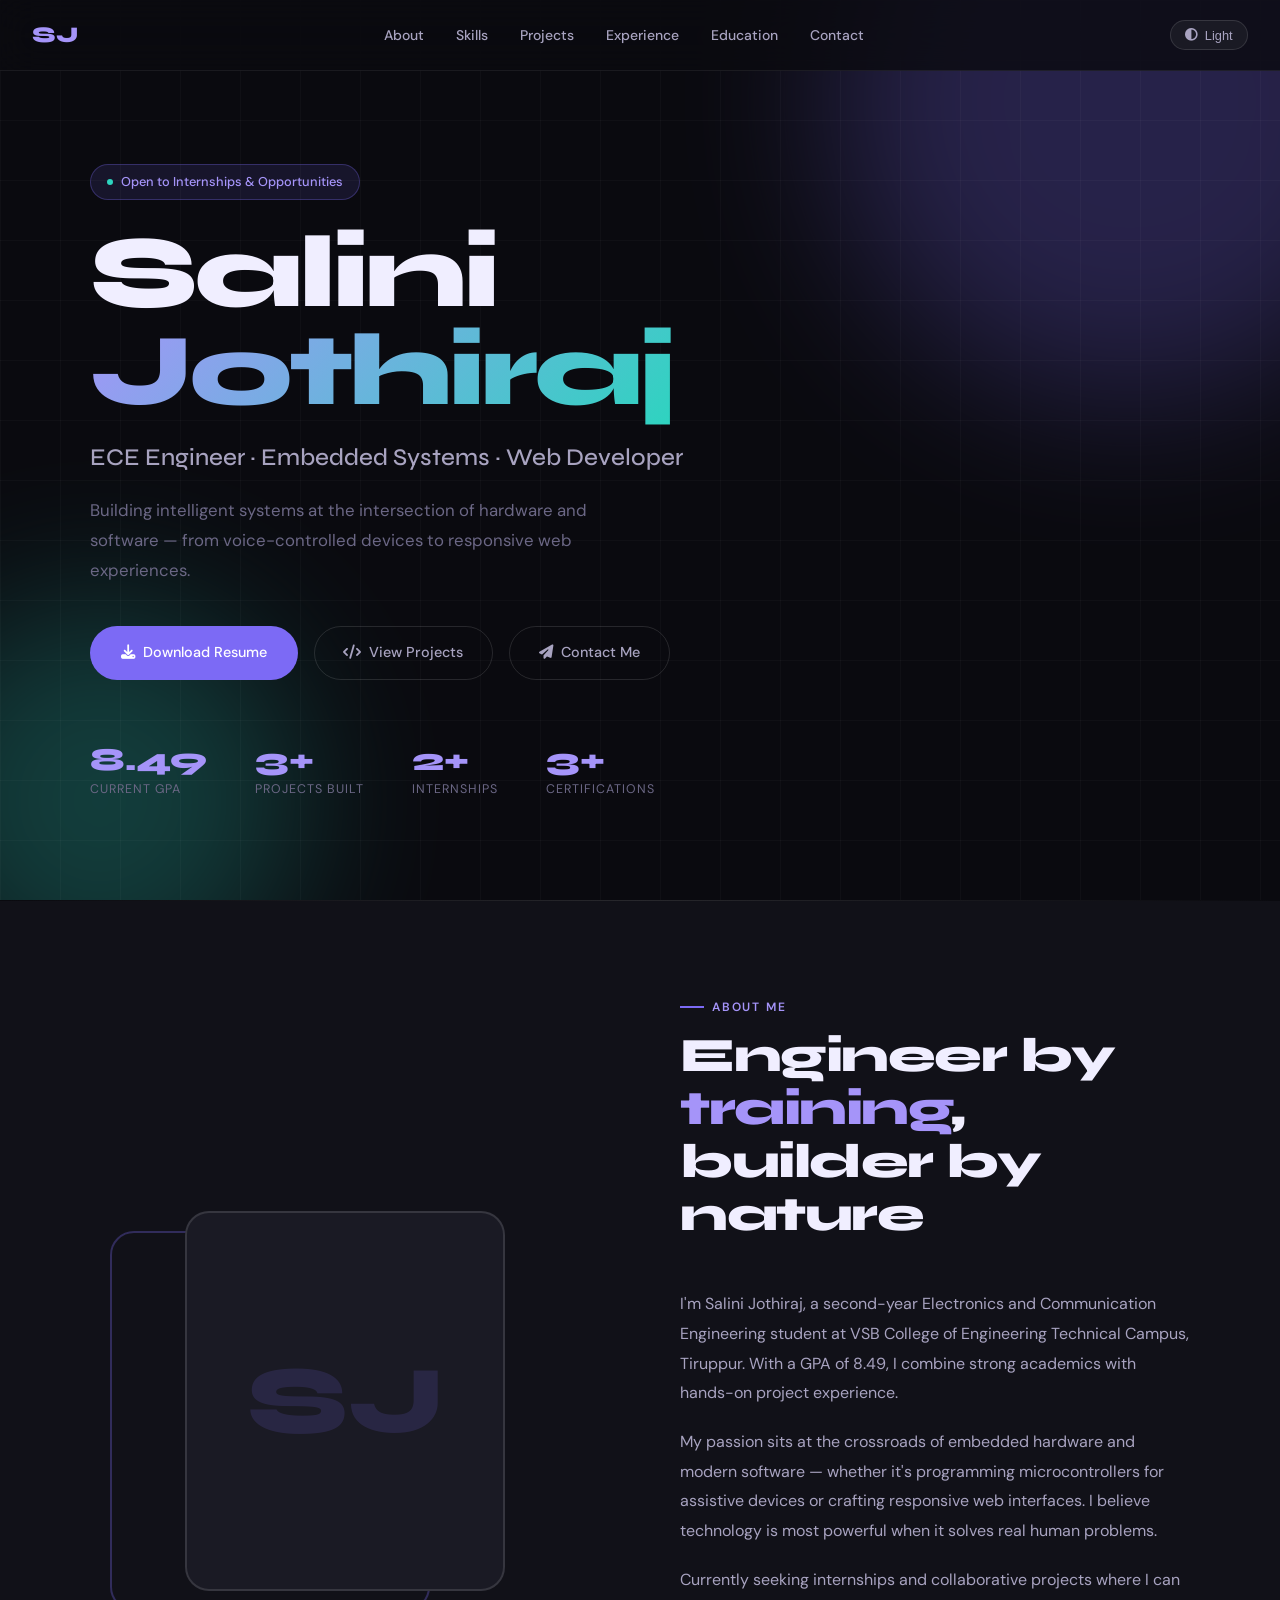
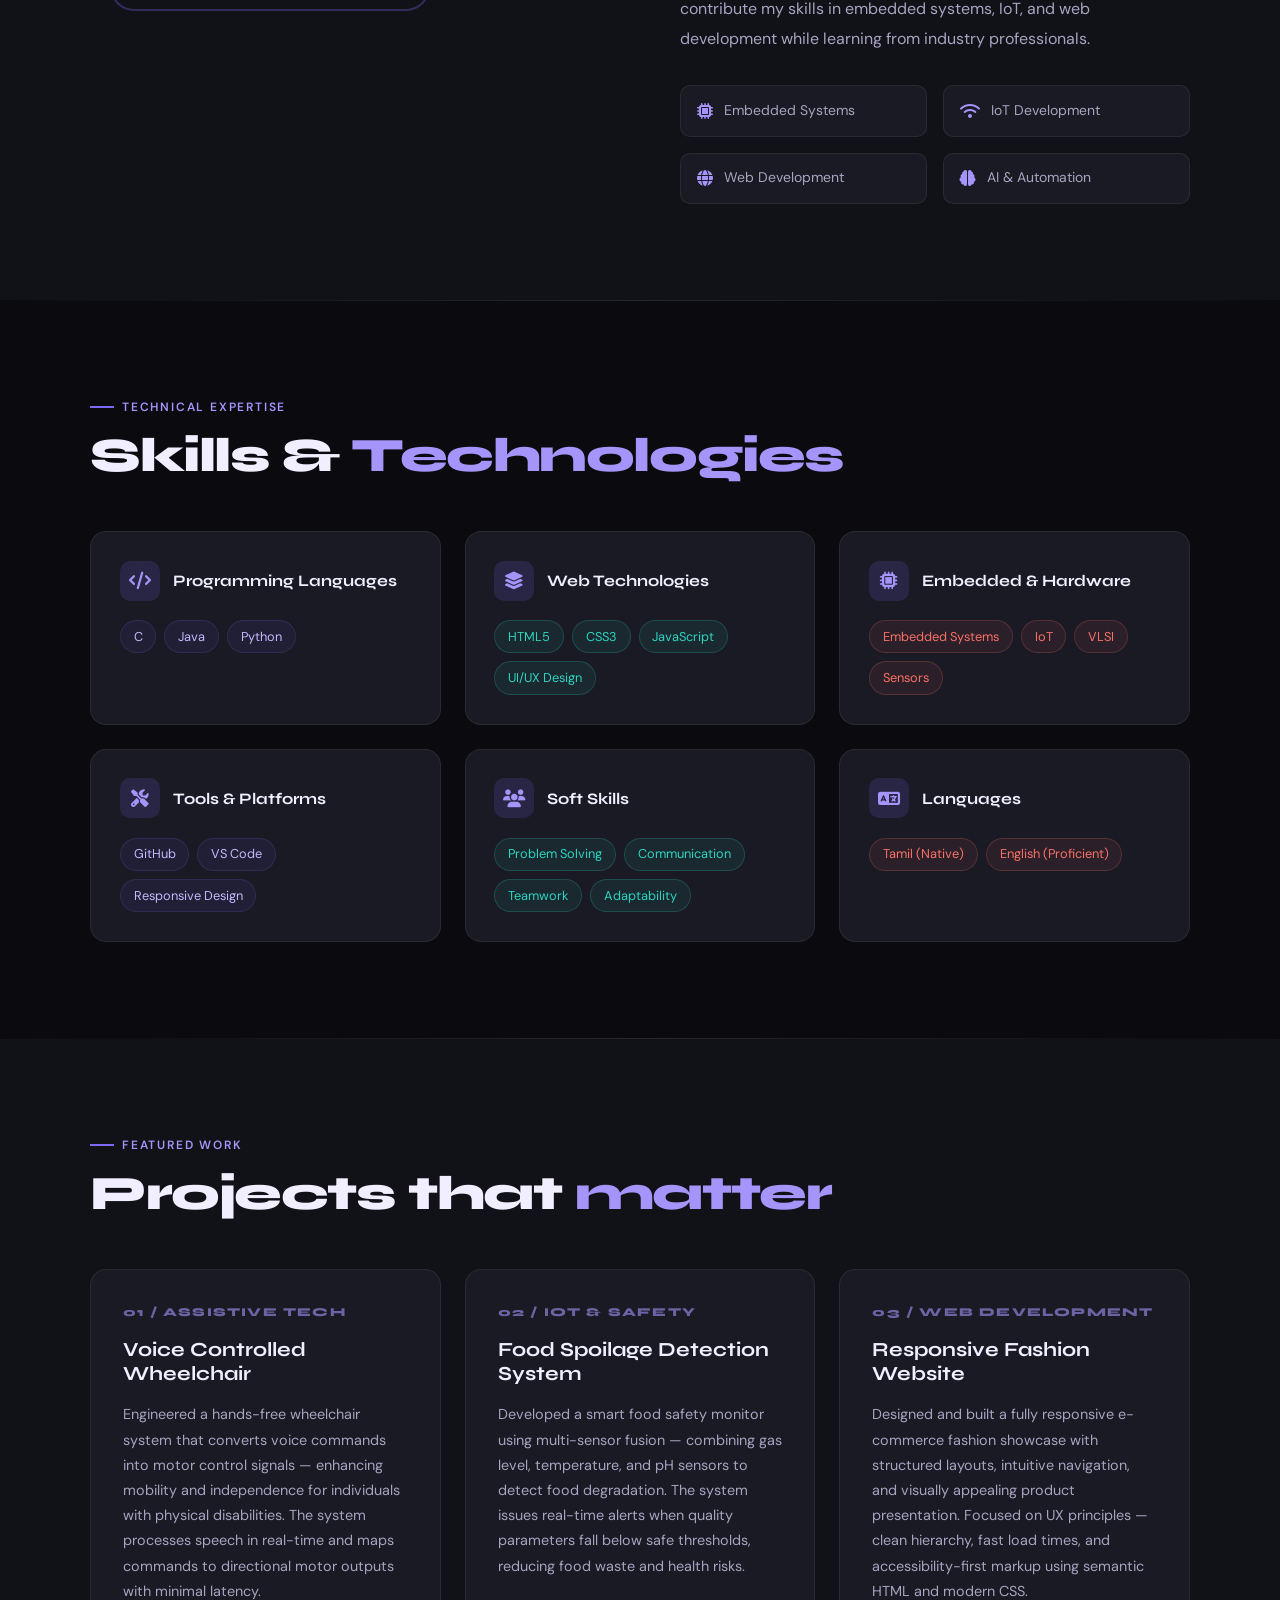
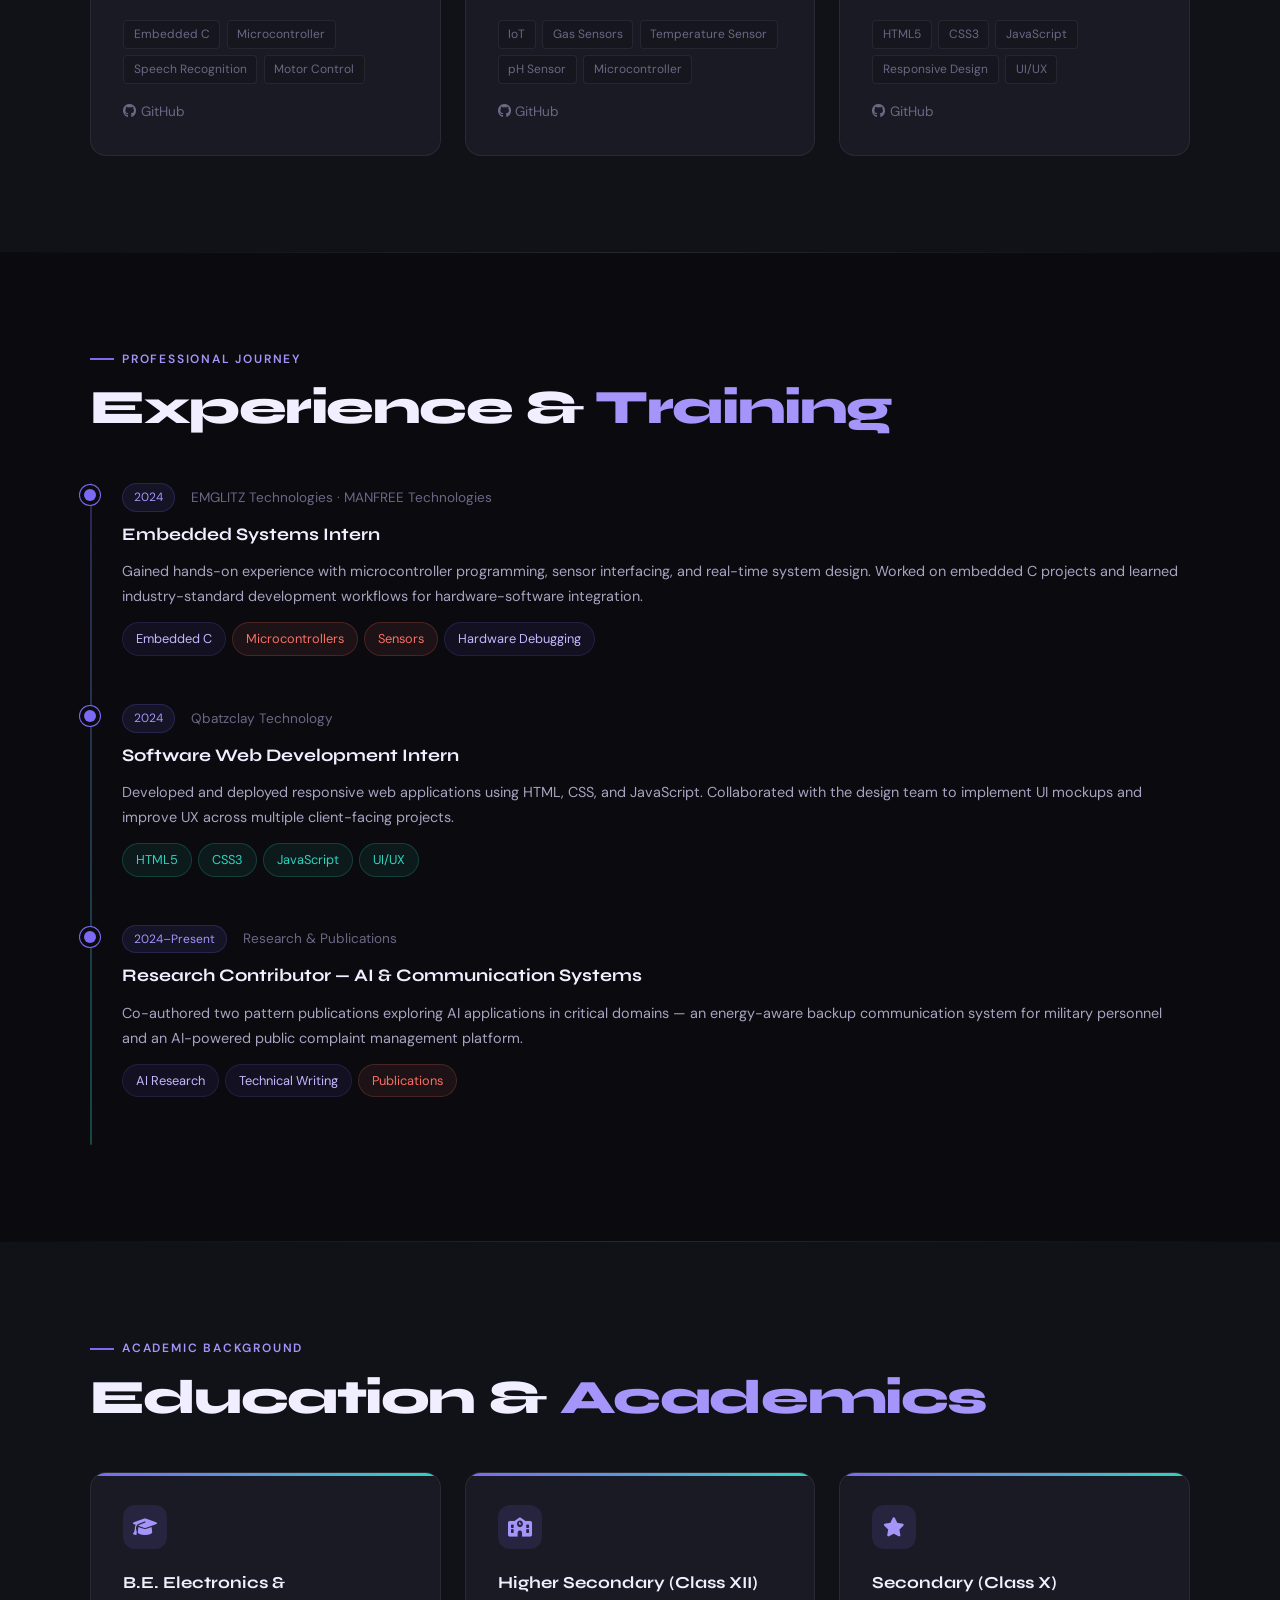
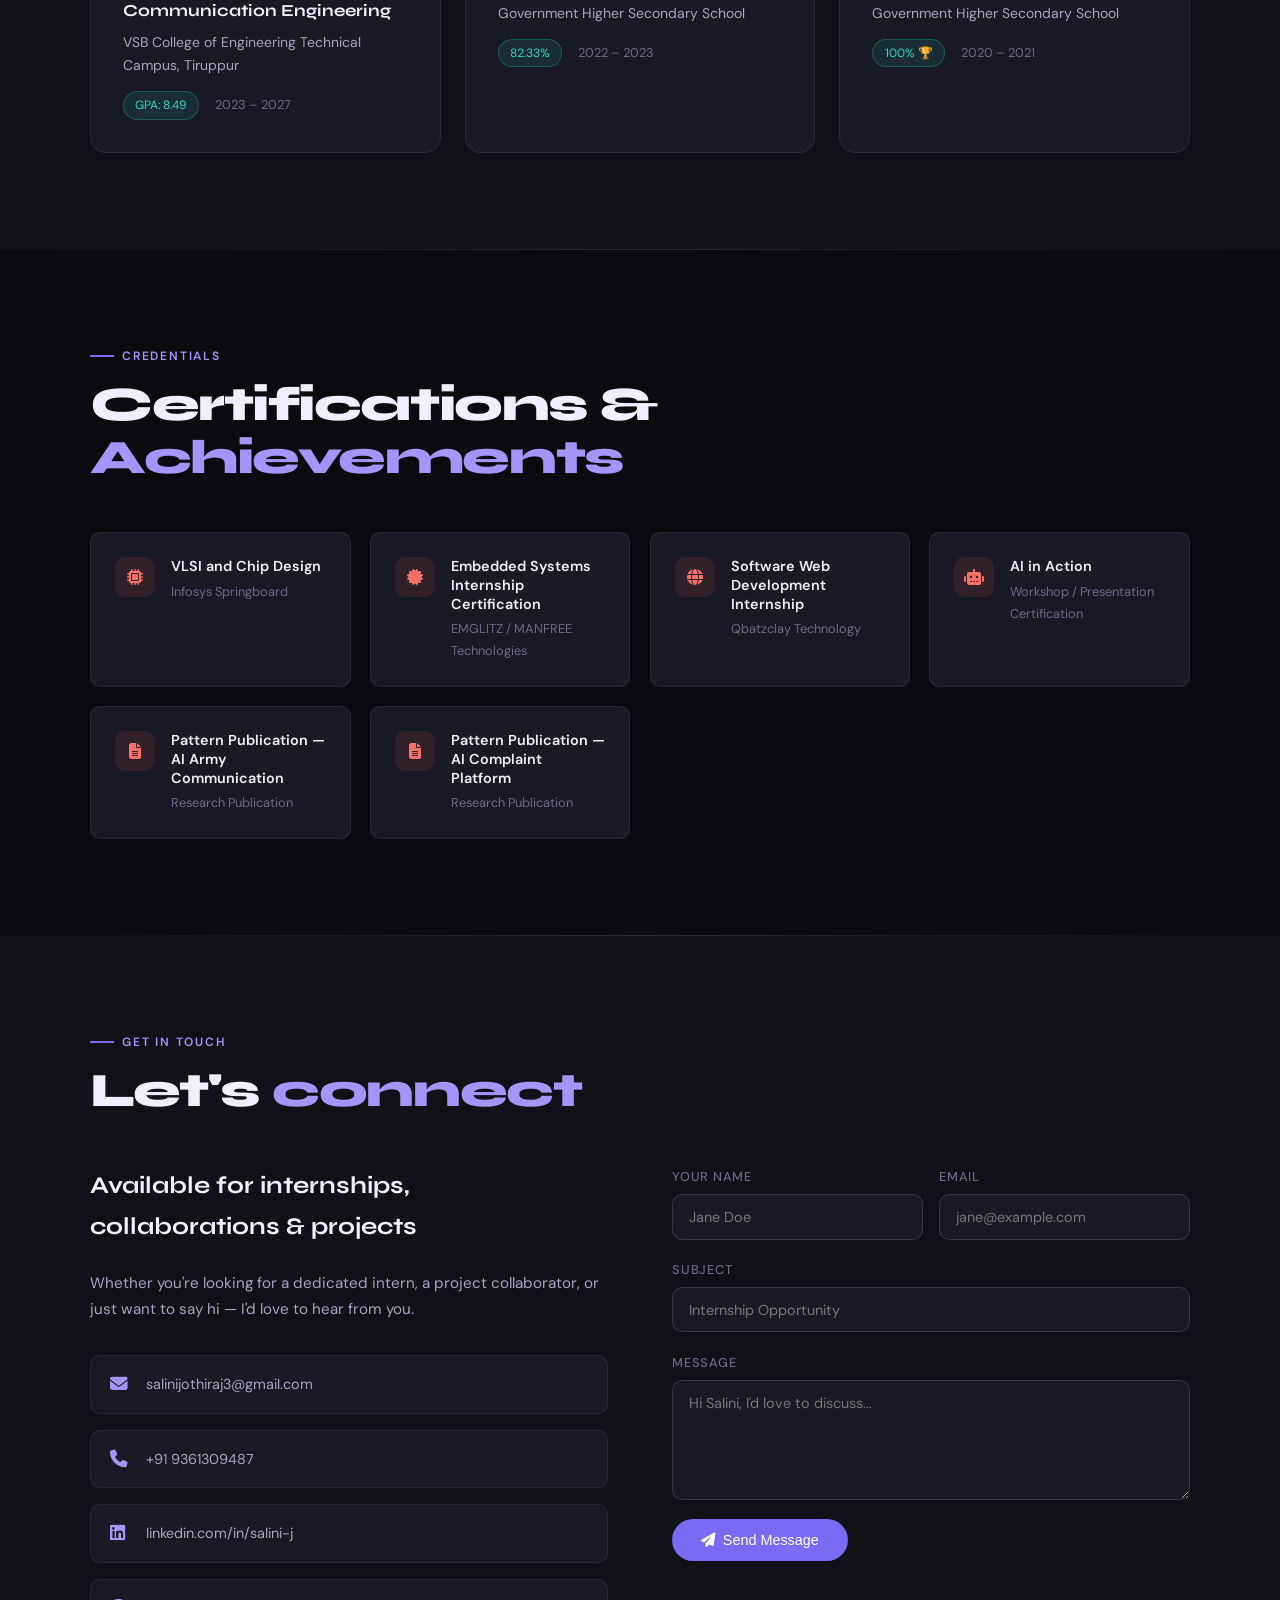
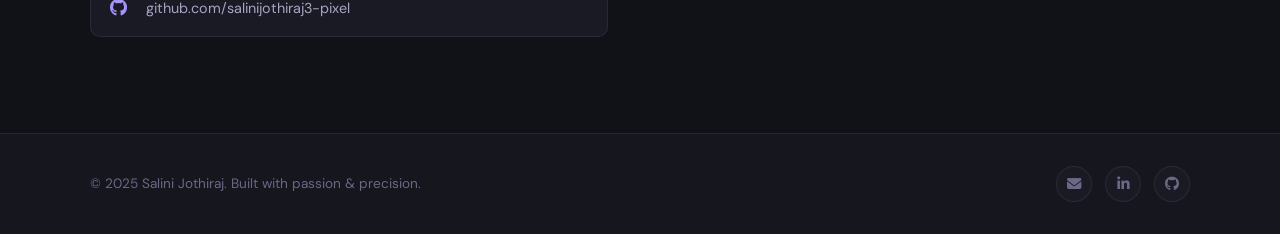
==== index.html @ 4a382959 "Add files via upload" ====
<!DOCTYPE html>
<html lang="en">
<head>
  <meta charset="UTF-8" />
  <meta name="viewport" content="width=device-width, initial-scale=1.0" />
  <title>Salini J — ECE Engineer & Developer</title>
  <meta name="description" content="Salini J – Electronics & Communication Engineering student at VSB College, skilled in embedded systems, web development, and IoT. Explore projects, skills, and experience." />
  <meta name="keywords" content="Salini J, ECE engineer, embedded systems, web developer, IoT, Tiruppur, portfolio" />
  <meta property="og:title" content="Salini J — ECE Engineer & Developer" />
  <meta property="og:description" content="Portfolio of Salini J — Electronics & Communication Engineering student passionate about embedded systems and web development." />
  <meta property="og:type" content="website" />
  <link rel="preconnect" href="https://fonts.googleapis.com" />
  <link rel="preconnect" href="https://fonts.gstatic.com" crossorigin />
  <link href="https://fonts.googleapis.com/css2?family=Syne:wght@400;500;600;700;800&family=DM+Sans:ital,opsz,wght@0,9..40,300;0,9..40,400;0,9..40,500;1,9..40,300&display=swap" rel="stylesheet" />
  <link rel="stylesheet" href="https://cdnjs.cloudflare.com/ajax/libs/font-awesome/6.5.0/css/all.min.css" />
  <style>
    :root {
      --bg: #0a0a0f;
      --bg2: #111118;
      --bg3: #16161e;
      --card: #1a1a24;
      --border: rgba(255,255,255,0.07);
      --border2: rgba(255,255,255,0.12);
      --accent: #7c6af5;
      --accent2: #a594f9;
      --accent3: #c4b8ff;
      --teal: #2dd4bf;
      --coral: #f97066;
      --text: #f0eeff;
      --text2: #a8a3c0;
      --text3: #6b6785;
      --font-display: 'Syne', sans-serif;
      --font-body: 'DM Sans', sans-serif;
      --radius: 16px;
      --radius-sm: 10px;
      --glow: 0 0 40px rgba(124,106,245,0.15);
    }
    [data-theme="light"] {
      --bg: #f5f4ff;
      --bg2: #eceaff;
      --bg3: #e4e1ff;
      --card: #ffffff;
      --border: rgba(124,106,245,0.1);
      --border2: rgba(124,106,245,0.2);
      --accent: #5b4de0;
      --accent2: #7c6af5;
      --accent3: #9580ff;
      --teal: #0f9484;
      --coral: #d63a2f;
      --text: #1a1530;
      --text2: #4a4468;
      --text3: #8a84a8;
      --glow: 0 0 40px rgba(124,106,245,0.1);
    }
    *, *::before, *::after { box-sizing: border-box; margin: 0; padding: 0; }
    html { scroll-behavior: smooth; }
    body {
      font-family: var(--font-body);
      background: var(--bg);
      color: var(--text);
      line-height: 1.7;
      transition: background 0.3s, color 0.3s;
      overflow-x: hidden;
    }

    /* ── NAV ── */
    nav {
      position: fixed; top: 0; left: 0; right: 0; z-index: 100;
      display: flex; align-items: center; justify-content: space-between;
      padding: 1rem 2rem;
      background: rgba(10,10,15,0.8);
      backdrop-filter: blur(20px);
      border-bottom: 1px solid var(--border);
      transition: background 0.3s;
    }
    [data-theme="light"] nav { background: rgba(245,244,255,0.85); }
    .nav-logo {
      font-family: var(--font-display);
      font-size: 1.4rem; font-weight: 800;
      color: var(--accent2); letter-spacing: -0.02em;
      text-decoration: none;
    }
    .nav-links { display: flex; gap: 2rem; list-style: none; }
    .nav-links a {
      font-size: 0.875rem; font-weight: 500;
      color: var(--text2); text-decoration: none;
      transition: color 0.2s;
    }
    .nav-links a:hover { color: var(--accent2); }
    .nav-right { display: flex; align-items: center; gap: 1rem; }
    .theme-btn {
      background: var(--card); border: 1px solid var(--border2);
      color: var(--text2); border-radius: 50px;
      padding: 0.4rem 0.9rem; cursor: pointer; font-size: 0.8rem;
      display: flex; align-items: center; gap: 0.4rem;
      transition: all 0.2s;
    }
    .theme-btn:hover { border-color: var(--accent); color: var(--accent2); }
    .hamburger {
      display: none; flex-direction: column; gap: 5px;
      background: none; border: none; cursor: pointer; padding: 4px;
    }
    .hamburger span {
      display: block; width: 24px; height: 2px;
      background: var(--text2); border-radius: 2px; transition: all 0.3s;
    }

    /* ── HERO ── */
    #hero {
      min-height: 100vh; display: flex; align-items: center;
      padding: 8rem 2rem 4rem;
      position: relative; overflow: hidden;
    }
    .hero-bg {
      position: absolute; inset: 0; pointer-events: none; overflow: hidden;
    }
    .hero-orb {
      position: absolute; border-radius: 50%;
      filter: blur(80px); opacity: 0.25;
    }
    .orb1 { width: 600px; height: 600px; background: var(--accent); top: -200px; right: -150px; animation: float 8s ease-in-out infinite; }
    .orb2 { width: 400px; height: 400px; background: var(--teal); bottom: -100px; left: -100px; animation: float 10s ease-in-out infinite reverse; }
    @keyframes float { 0%,100% { transform: translateY(0); } 50% { transform: translateY(-30px); } }
    .grid-overlay {
      position: absolute; inset: 0;
      background-image: linear-gradient(var(--border) 1px, transparent 1px),
        linear-gradient(90deg, var(--border) 1px, transparent 1px);
      background-size: 60px 60px; opacity: 0.4;
    }
    .hero-content { max-width: 1100px; margin: 0 auto; width: 100%; position: relative; z-index: 2; }
    .hero-badge {
      display: inline-flex; align-items: center; gap: 0.5rem;
      background: rgba(124,106,245,0.12); border: 1px solid rgba(124,106,245,0.3);
      color: var(--accent2); font-size: 0.8rem; font-weight: 500;
      padding: 0.4rem 1rem; border-radius: 50px; margin-bottom: 1.5rem;
      animation: fadeUp 0.6s ease both;
    }
    .hero-badge span { width: 6px; height: 6px; background: var(--teal); border-radius: 50%; animation: pulse 2s infinite; }
    @keyframes pulse { 0%,100%{opacity:1;transform:scale(1)} 50%{opacity:0.5;transform:scale(1.4)} }
    h1.hero-name {
      font-family: var(--font-display);
      font-size: clamp(3.5rem, 8vw, 7rem);
      font-weight: 800; line-height: 0.95;
      letter-spacing: -0.04em;
      animation: fadeUp 0.6s 0.1s ease both;
    }
    .hero-name .highlight {
      background: linear-gradient(135deg, var(--accent2), var(--teal));
      -webkit-background-clip: text; -webkit-text-fill-color: transparent;
      background-clip: text;
    }
    .hero-title {
      font-family: var(--font-display); font-size: clamp(1.1rem,2.5vw,1.5rem);
      font-weight: 500; color: var(--text2); margin: 1.2rem 0 1rem;
      animation: fadeUp 0.6s 0.2s ease both;
    }
    .hero-tagline {
      font-size: 1.05rem; color: var(--text3); max-width: 520px;
      margin-bottom: 2.5rem; line-height: 1.8;
      animation: fadeUp 0.6s 0.3s ease both;
    }
    .hero-ctas {
      display: flex; gap: 1rem; flex-wrap: wrap;
      animation: fadeUp 0.6s 0.4s ease both;
    }
    .btn-primary {
      background: var(--accent); color: #fff;
      padding: 0.8rem 1.8rem; border-radius: 50px;
      font-weight: 500; text-decoration: none; font-size: 0.9rem;
      border: 2px solid transparent; transition: all 0.25s;
      display: inline-flex; align-items: center; gap: 0.5rem;
    }
    .btn-primary:hover { background: var(--accent2); transform: translateY(-2px); box-shadow: 0 8px 30px rgba(124,106,245,0.4); }
    .btn-outline {
      background: transparent; color: var(--text2);
      padding: 0.8rem 1.8rem; border-radius: 50px;
      font-weight: 500; text-decoration: none; font-size: 0.9rem;
      border: 1.5px solid var(--border2); transition: all 0.25s;
      display: inline-flex; align-items: center; gap: 0.5rem;
    }
    .btn-outline:hover { border-color: var(--accent); color: var(--accent2); transform: translateY(-2px); }
    .hero-stats {
      display: flex; gap: 3rem; margin-top: 4rem;
      animation: fadeUp 0.6s 0.5s ease both;
    }
    .stat-item { text-align: left; }
    .stat-num {
      font-family: var(--font-display); font-size: 2rem; font-weight: 800;
      color: var(--accent2); line-height: 1;
    }
    .stat-label { font-size: 0.78rem; color: var(--text3); margin-top: 0.2rem; text-transform: uppercase; letter-spacing: 0.08em; }
    @keyframes fadeUp { from { opacity:0; transform:translateY(20px); } to { opacity:1; transform:translateY(0); } }

    /* ── SECTIONS ── */
    section { padding: 6rem 2rem; }
    .container { max-width: 1100px; margin: 0 auto; }
    .section-label {
      font-size: 0.75rem; font-weight: 600; letter-spacing: 0.15em;
      text-transform: uppercase; color: var(--accent2);
      display: flex; align-items: center; gap: 0.5rem; margin-bottom: 0.8rem;
    }
    .section-label::before { content: ''; display: block; width: 24px; height: 2px; background: var(--accent); }
    h2.section-title {
      font-family: var(--font-display); font-size: clamp(2rem,4vw,3rem);
      font-weight: 800; letter-spacing: -0.03em; margin-bottom: 3rem;
      line-height: 1.1;
    }
    h2.section-title em { font-style: normal; color: var(--accent2); }

    /* ── ABOUT ── */
    #about { background: var(--bg2); }
    .about-grid { display: grid; grid-template-columns: 1fr 1fr; gap: 5rem; align-items: center; }
    .about-img-wrap {
      position: relative; display: flex; justify-content: center;
    }
    .about-img-frame {
      width: 320px; height: 380px;
      border-radius: 24px; overflow: hidden;
      border: 2px solid var(--border2);
      position: relative;
      background: var(--card);
      display: flex; align-items: center; justify-content: center;
    }
    .about-img-frame::before {
      content: 'SJ';
      font-family: var(--font-display);
      font-size: 6rem; font-weight: 800;
      color: var(--accent); opacity: 0.15;
    }
    .about-img-deco {
      position: absolute; width: 320px; height: 380px;
      border-radius: 24px; border: 2px solid var(--accent);
      top: 20px; left: 20px; z-index: 0; opacity: 0.3;
    }
    .about-text p { color: var(--text2); margin-bottom: 1.2rem; line-height: 1.85; }
    .about-highlights { display: grid; grid-template-columns: 1fr 1fr; gap: 1rem; margin-top: 2rem; }
    .highlight-chip {
      background: var(--card); border: 1px solid var(--border);
      border-radius: var(--radius-sm); padding: 0.8rem 1rem;
      display: flex; align-items: center; gap: 0.7rem;
      font-size: 0.875rem; color: var(--text2);
      transition: border-color 0.2s;
    }
    .highlight-chip:hover { border-color: var(--accent); }
    .highlight-chip i { color: var(--accent2); font-size: 1rem; }

    /* ── SKILLS ── */
    #skills { background: var(--bg); }
    .skills-grid { display: grid; grid-template-columns: repeat(auto-fit, minmax(260px, 1fr)); gap: 1.5rem; }
    .skill-card {
      background: var(--card); border: 1px solid var(--border);
      border-radius: var(--radius); padding: 1.8rem;
      transition: border-color 0.25s, transform 0.25s, box-shadow 0.25s;
    }
    .skill-card:hover { border-color: var(--accent); transform: translateY(-4px); box-shadow: var(--glow); }
    .skill-card-header { display: flex; align-items: center; gap: 0.8rem; margin-bottom: 1.2rem; }
    .skill-icon {
      width: 40px; height: 40px; border-radius: 10px;
      background: rgba(124,106,245,0.15); display: flex; align-items: center; justify-content: center;
      color: var(--accent2); font-size: 1.1rem;
    }
    .skill-card h3 { font-family: var(--font-display); font-size: 1rem; font-weight: 700; }
    .skill-tags { display: flex; flex-wrap: wrap; gap: 0.5rem; }
    .skill-tag {
      background: rgba(124,106,245,0.08); border: 1px solid rgba(124,106,245,0.15);
      color: var(--accent3); font-size: 0.8rem; padding: 0.3rem 0.8rem;
      border-radius: 50px; transition: background 0.2s;
    }
    .skill-tag:hover { background: rgba(124,106,245,0.2); }
    .skill-tag.teal { background: rgba(45,212,191,0.08); border-color: rgba(45,212,191,0.2); color: var(--teal); }
    .skill-tag.coral { background: rgba(249,112,102,0.08); border-color: rgba(249,112,102,0.2); color: var(--coral); }

    /* ── PROJECTS ── */
    #projects { background: var(--bg2); }
    .projects-grid { display: grid; grid-template-columns: repeat(auto-fit, minmax(320px, 1fr)); gap: 1.5rem; }
    .project-card {
      background: var(--card); border: 1px solid var(--border);
      border-radius: var(--radius); padding: 2rem;
      transition: border-color 0.25s, transform 0.25s, box-shadow 0.25s;
      display: flex; flex-direction: column; gap: 1rem;
    }
    .project-card:hover { border-color: var(--accent); transform: translateY(-5px); box-shadow: var(--glow); }
    .project-num {
      font-family: var(--font-display); font-size: 0.75rem; font-weight: 800;
      color: var(--accent2); letter-spacing: 0.1em; opacity: 0.6;
    }
    .project-card h3 {
      font-family: var(--font-display); font-size: 1.25rem; font-weight: 700; line-height: 1.2;
    }
    .project-desc { font-size: 0.9rem; color: var(--text2); line-height: 1.75; }
    .project-tech { display: flex; flex-wrap: wrap; gap: 0.4rem; margin-top: auto; }
    .tech-badge {
      background: var(--bg3); border: 1px solid var(--border);
      color: var(--text3); font-size: 0.75rem; padding: 0.2rem 0.6rem; border-radius: 4px;
    }
    .project-links { display: flex; gap: 0.8rem; }
    .project-link {
      color: var(--text3); font-size: 0.85rem; text-decoration: none;
      display: flex; align-items: center; gap: 0.3rem; transition: color 0.2s;
    }
    .project-link:hover { color: var(--accent2); }

    /* ── EXPERIENCE ── */
    #experience { background: var(--bg); }
    .timeline { position: relative; padding-left: 2rem; }
    .timeline::before {
      content: ''; position: absolute; left: 0; top: 0; bottom: 0;
      width: 2px; background: linear-gradient(to bottom, var(--accent), var(--teal));
      opacity: 0.3; border-radius: 2px;
    }
    .timeline-item { position: relative; padding-bottom: 3rem; }
    .timeline-item::before {
      content: ''; position: absolute; left: -2.4rem; top: 6px;
      width: 12px; height: 12px; border-radius: 50%;
      background: var(--accent); box-shadow: 0 0 0 4px var(--bg), 0 0 0 5px var(--accent);
    }
    .timeline-meta { display: flex; align-items: center; gap: 1rem; margin-bottom: 0.5rem; flex-wrap: wrap; }
    .timeline-date {
      background: rgba(124,106,245,0.1); border: 1px solid rgba(124,106,245,0.2);
      color: var(--accent2); font-size: 0.75rem; padding: 0.2rem 0.7rem; border-radius: 50px;
    }
    .timeline-company { font-size: 0.85rem; color: var(--text3); }
    .timeline-item h3 { font-family: var(--font-display); font-size: 1.1rem; font-weight: 700; margin-bottom: 0.6rem; }
    .timeline-item p { font-size: 0.9rem; color: var(--text2); line-height: 1.75; }
    .timeline-tags { display: flex; flex-wrap: wrap; gap: 0.4rem; margin-top: 0.8rem; }

    /* ── EDUCATION ── */
    #education { background: var(--bg2); }
    .edu-grid { display: grid; grid-template-columns: repeat(auto-fit, minmax(300px, 1fr)); gap: 1.5rem; }
    .edu-card {
      background: var(--card); border: 1px solid var(--border);
      border-radius: var(--radius); padding: 2rem;
      transition: all 0.25s; position: relative; overflow: hidden;
    }
    .edu-card::before {
      content: ''; position: absolute; top: 0; left: 0; right: 0; height: 3px;
      background: linear-gradient(90deg, var(--accent), var(--teal));
    }
    .edu-card:hover { border-color: var(--accent); transform: translateY(-4px); box-shadow: var(--glow); }
    .edu-icon {
      width: 44px; height: 44px; background: rgba(124,106,245,0.12);
      border-radius: 12px; display: flex; align-items: center; justify-content: center;
      color: var(--accent2); font-size: 1.2rem; margin-bottom: 1.2rem;
    }
    .edu-card h3 { font-family: var(--font-display); font-size: 1.05rem; font-weight: 700; margin-bottom: 0.3rem; }
    .edu-school { font-size: 0.875rem; color: var(--text2); margin-bottom: 0.8rem; }
    .edu-meta { display: flex; gap: 1rem; align-items: center; flex-wrap: wrap; }
    .edu-badge {
      font-size: 0.75rem; padding: 0.2rem 0.7rem; border-radius: 50px;
      background: rgba(45,212,191,0.1); border: 1px solid rgba(45,212,191,0.25);
      color: var(--teal);
    }
    .edu-year { font-size: 0.8rem; color: var(--text3); }

    /* ── CERTIFICATIONS ── */
    #certifications { background: var(--bg); }
    .cert-grid { display: grid; grid-template-columns: repeat(auto-fit, minmax(260px, 1fr)); gap: 1.2rem; }
    .cert-card {
      background: var(--card); border: 1px solid var(--border);
      border-radius: var(--radius-sm); padding: 1.5rem;
      display: flex; gap: 1rem; align-items: flex-start;
      transition: all 0.25s;
    }
    .cert-card:hover { border-color: var(--accent); transform: translateX(4px); }
    .cert-icon {
      width: 40px; height: 40px; min-width: 40px; border-radius: 10px;
      background: rgba(249,112,102,0.1); display: flex; align-items: center;
      justify-content: center; color: var(--coral); font-size: 1rem;
    }
    .cert-card h4 { font-size: 0.9rem; font-weight: 600; margin-bottom: 0.3rem; line-height: 1.3; }
    .cert-issuer { font-size: 0.8rem; color: var(--text3); }

    /* ── CONTACT ── */
    #contact { background: var(--bg2); }
    .contact-wrapper {
      display: grid; grid-template-columns: 1fr 1fr; gap: 4rem; align-items: start;
    }
    .contact-info h3 {
      font-family: var(--font-display); font-size: 1.5rem; font-weight: 700; margin-bottom: 1.5rem;
    }
    .contact-links { display: flex; flex-direction: column; gap: 1rem; }
    .contact-link {
      display: flex; align-items: center; gap: 1rem;
      background: var(--card); border: 1px solid var(--border);
      border-radius: var(--radius-sm); padding: 1rem 1.2rem;
      text-decoration: none; color: var(--text2); font-size: 0.9rem;
      transition: all 0.25s;
    }
    .contact-link:hover { border-color: var(--accent); color: var(--accent2); transform: translateX(4px); }
    .contact-link i { color: var(--accent2); font-size: 1.1rem; width: 20px; }
    .contact-form { display: flex; flex-direction: column; gap: 1.2rem; }
    .form-row { display: grid; grid-template-columns: 1fr 1fr; gap: 1rem; }
    .form-group { display: flex; flex-direction: column; gap: 0.4rem; }
    .form-group label { font-size: 0.8rem; color: var(--text3); font-weight: 500; text-transform: uppercase; letter-spacing: 0.06em; }
    .form-group input,
    .form-group textarea {
      background: var(--card); border: 1px solid var(--border2);
      color: var(--text); border-radius: var(--radius-sm);
      padding: 0.8rem 1rem; font-family: var(--font-body); font-size: 0.9rem;
      outline: none; transition: border-color 0.2s; resize: vertical;
    }
    .form-group input:focus,
    .form-group textarea:focus { border-color: var(--accent); }
    .form-group textarea { min-height: 120px; }

    /* ── FOOTER ── */
    footer {
      background: var(--bg3); border-top: 1px solid var(--border);
      padding: 2rem; text-align: center;
    }
    .footer-inner { max-width: 1100px; margin: 0 auto; display: flex; justify-content: space-between; align-items: center; flex-wrap: gap; gap: 1rem; }
    .footer-text { font-size: 0.85rem; color: var(--text3); }
    .footer-socials { display: flex; gap: 0.8rem; }
    .social-btn {
      width: 36px; height: 36px; border-radius: 50%;
      background: var(--card); border: 1px solid var(--border);
      display: flex; align-items: center; justify-content: center;
      color: var(--text3); font-size: 0.9rem; text-decoration: none;
      transition: all 0.2s;
    }
    .social-btn:hover { background: var(--accent); border-color: var(--accent); color: #fff; transform: translateY(-2px); }

    /* ── SCROLL TOP ── */
    #scrollTop {
      position: fixed; bottom: 2rem; right: 2rem; z-index: 99;
      width: 44px; height: 44px; border-radius: 50%;
      background: var(--accent); color: #fff; border: none; cursor: pointer;
      display: flex; align-items: center; justify-content: center; font-size: 1rem;
      box-shadow: 0 4px 20px rgba(124,106,245,0.4);
      opacity: 0; pointer-events: none; transform: translateY(10px);
      transition: all 0.25s;
    }
    #scrollTop.visible { opacity: 1; pointer-events: auto; transform: translateY(0); }
    #scrollTop:hover { background: var(--accent2); transform: translateY(-2px); }

    /* ── DIVIDER ── */
    .section-divider {
      height: 1px; background: linear-gradient(90deg, transparent, var(--border2), transparent);
      margin: 0 auto;
    }

    /* ── MOBILE NAV ── */
    .mobile-menu {
      display: none; position: fixed; inset: 0; z-index: 99;
      background: rgba(10,10,15,0.98); backdrop-filter: blur(20px);
      flex-direction: column; align-items: center; justify-content: center; gap: 2.5rem;
    }
    .mobile-menu.open { display: flex; }
    .mobile-menu a {
      font-family: var(--font-display); font-size: 2rem; font-weight: 700;
      color: var(--text); text-decoration: none; transition: color 0.2s;
    }
    .mobile-menu a:hover { color: var(--accent2); }
    .mobile-close {
      position: absolute; top: 1.5rem; right: 2rem;
      background: none; border: none; color: var(--text2); font-size: 1.5rem; cursor: pointer;
    }

    /* ── RESPONSIVE ── */
    @media (max-width: 900px) {
      .about-grid { grid-template-columns: 1fr; }
      .about-img-wrap { display: none; }
      .contact-wrapper { grid-template-columns: 1fr; }
      .nav-links { display: none; }
      .hamburger { display: flex; }
    }
    @media (max-width: 600px) {
      section { padding: 4rem 1.2rem; }
      .hero-stats { gap: 1.5rem; flex-wrap: wrap; }
      .form-row { grid-template-columns: 1fr; }
      nav { padding: 1rem 1.2rem; }
    }

    /* ── SCROLL REVEAL ── */
    .reveal { opacity: 0; transform: translateY(24px); transition: opacity 0.6s ease, transform 0.6s ease; }
    .reveal.visible { opacity: 1; transform: none; }
    .reveal-delay-1 { transition-delay: 0.1s; }
    .reveal-delay-2 { transition-delay: 0.2s; }
    .reveal-delay-3 { transition-delay: 0.3s; }
  </style>
</head>
<body>

<!-- NAV -->
<nav id="navbar">
  <a href="#hero" class="nav-logo">SJ</a>
  <ul class="nav-links">
    <li><a href="#about">About</a></li>
    <li><a href="#skills">Skills</a></li>
    <li><a href="#projects">Projects</a></li>
    <li><a href="#experience">Experience</a></li>
    <li><a href="#education">Education</a></li>
    <li><a href="#contact">Contact</a></li>
  </ul>
  <div class="nav-right">
    <button class="theme-btn" onclick="toggleTheme()">
      <i class="fa-solid fa-circle-half-stroke"></i> <span id="themeLabel">Light</span>
    </button>
    <button class="hamburger" onclick="openMenu()" aria-label="Open menu">
      <span></span><span></span><span></span>
    </button>
  </div>
</nav>

<!-- MOBILE MENU -->
<div class="mobile-menu" id="mobileMenu">
  <button class="mobile-close" onclick="closeMenu()"><i class="fa-solid fa-xmark"></i></button>
  <a href="#about" onclick="closeMenu()">About</a>
  <a href="#skills" onclick="closeMenu()">Skills</a>
  <a href="#projects" onclick="closeMenu()">Projects</a>
  <a href="#experience" onclick="closeMenu()">Experience</a>
  <a href="#education" onclick="closeMenu()">Education</a>
  <a href="#contact" onclick="closeMenu()">Contact</a>
</div>

<!-- HERO -->
<section id="hero">
  <div class="hero-bg">
    <div class="hero-orb orb1"></div>
    <div class="hero-orb orb2"></div>
    <div class="grid-overlay"></div>
  </div>
  <div class="hero-content">
    <div class="hero-badge">
      <span></span> Open to Internships & Opportunities
    </div>
    <h1 class="hero-name">Salini<br><span class="highlight">Jothiraj</span></h1>
    <p class="hero-title">ECE Engineer · Embedded Systems · Web Developer</p>
    <p class="hero-tagline">Building intelligent systems at the intersection of hardware and software — from voice-controlled devices to responsive web experiences.</p>
    <div class="hero-ctas">
      <a href="https://drive.google.com" class="btn-primary" target="_blank">
        <i class="fa-solid fa-download"></i> Download Resume
      </a>
      <a href="#projects" class="btn-outline">
        <i class="fa-solid fa-code"></i> View Projects
      </a>
      <a href="#contact" class="btn-outline">
        <i class="fa-solid fa-paper-plane"></i> Contact Me
      </a>
    </div>
    <div class="hero-stats">
      <div class="stat-item">
        <div class="stat-num">8.49</div>
        <div class="stat-label">Current GPA</div>
      </div>
      <div class="stat-item">
        <div class="stat-num">3+</div>
        <div class="stat-label">Projects Built</div>
      </div>
      <div class="stat-item">
        <div class="stat-num">2+</div>
        <div class="stat-label">Internships</div>
      </div>
      <div class="stat-item">
        <div class="stat-num">3+</div>
        <div class="stat-label">Certifications</div>
      </div>
    </div>
  </div>
</section>

<div class="section-divider"></div>

<!-- ABOUT -->
<section id="about">
  <div class="container">
    <div class="about-grid">
      <div class="about-img-wrap">
        <div style="position:relative; z-index:1;">
          <div class="about-img-frame"></div>
        </div>
        <div class="about-img-deco"></div>
      </div>
      <div class="about-text reveal">
        <div class="section-label">About Me</div>
        <h2 class="section-title">Engineer by <em>training</em>,<br>builder by nature</h2>
        <p>I'm Salini Jothiraj, a second-year Electronics and Communication Engineering student at VSB College of Engineering Technical Campus, Tiruppur. With a GPA of 8.49, I combine strong academics with hands-on project experience.</p>
        <p>My passion sits at the crossroads of embedded hardware and modern software — whether it's programming microcontrollers for assistive devices or crafting responsive web interfaces. I believe technology is most powerful when it solves real human problems.</p>
        <p>Currently seeking internships and collaborative projects where I can contribute my skills in embedded systems, IoT, and web development while learning from industry professionals.</p>
        <div class="about-highlights">
          <div class="highlight-chip"><i class="fa-solid fa-microchip"></i> Embedded Systems</div>
          <div class="highlight-chip"><i class="fa-solid fa-wifi"></i> IoT Development</div>
          <div class="highlight-chip"><i class="fa-solid fa-globe"></i> Web Development</div>
          <div class="highlight-chip"><i class="fa-solid fa-brain"></i> AI & Automation</div>
        </div>
      </div>
    </div>
  </div>
</section>

<div class="section-divider"></div>

<!-- SKILLS -->
<section id="skills">
  <div class="container">
    <div class="reveal">
      <div class="section-label">Technical Expertise</div>
      <h2 class="section-title">Skills &amp; <em>Technologies</em></h2>
    </div>
    <div class="skills-grid">
      <div class="skill-card reveal reveal-delay-1">
        <div class="skill-card-header">
          <div class="skill-icon"><i class="fa-solid fa-code"></i></div>
          <h3>Programming Languages</h3>
        </div>
        <div class="skill-tags">
          <span class="skill-tag">C</span>
          <span class="skill-tag">Java</span>
          <span class="skill-tag">Python</span>
        </div>
      </div>
      <div class="skill-card reveal reveal-delay-2">
        <div class="skill-card-header">
          <div class="skill-icon"><i class="fa-solid fa-layer-group"></i></div>
          <h3>Web Technologies</h3>
        </div>
        <div class="skill-tags">
          <span class="skill-tag teal">HTML5</span>
          <span class="skill-tag teal">CSS3</span>
          <span class="skill-tag teal">JavaScript</span>
          <span class="skill-tag teal">UI/UX Design</span>
        </div>
      </div>
      <div class="skill-card reveal reveal-delay-3">
        <div class="skill-card-header">
          <div class="skill-icon"><i class="fa-solid fa-microchip"></i></div>
          <h3>Embedded & Hardware</h3>
        </div>
        <div class="skill-tags">
          <span class="skill-tag coral">Embedded Systems</span>
          <span class="skill-tag coral">IoT</span>
          <span class="skill-tag coral">VLSI</span>
          <span class="skill-tag coral">Sensors</span>
        </div>
      </div>
      <div class="skill-card reveal reveal-delay-1">
        <div class="skill-card-header">
          <div class="skill-icon"><i class="fa-solid fa-tools"></i></div>
          <h3>Tools & Platforms</h3>
        </div>
        <div class="skill-tags">
          <span class="skill-tag">GitHub</span>
          <span class="skill-tag">VS Code</span>
          <span class="skill-tag">Responsive Design</span>
        </div>
      </div>
      <div class="skill-card reveal reveal-delay-2">
        <div class="skill-card-header">
          <div class="skill-icon"><i class="fa-solid fa-users"></i></div>
          <h3>Soft Skills</h3>
        </div>
        <div class="skill-tags">
          <span class="skill-tag teal">Problem Solving</span>
          <span class="skill-tag teal">Communication</span>
          <span class="skill-tag teal">Teamwork</span>
          <span class="skill-tag teal">Adaptability</span>
        </div>
      </div>
      <div class="skill-card reveal reveal-delay-3">
        <div class="skill-card-header">
          <div class="skill-icon"><i class="fa-solid fa-language"></i></div>
          <h3>Languages</h3>
        </div>
        <div class="skill-tags">
          <span class="skill-tag coral">Tamil (Native)</span>
          <span class="skill-tag coral">English (Proficient)</span>
        </div>
      </div>
    </div>
  </div>
</section>

<div class="section-divider"></div>

<!-- PROJECTS -->
<section id="projects">
  <div class="container">
    <div class="reveal">
      <div class="section-label">Featured Work</div>
      <h2 class="section-title">Projects that <em>matter</em></h2>
    </div>
    <div class="projects-grid">
      <div class="project-card reveal reveal-delay-1">
        <div class="project-num">01 / ASSISTIVE TECH</div>
        <h3>Voice Controlled Wheelchair</h3>
        <p class="project-desc">Engineered a hands-free wheelchair system that converts voice commands into motor control signals — enhancing mobility and independence for individuals with physical disabilities. The system processes speech in real-time and maps commands to directional motor outputs with minimal latency.</p>
        <div class="project-tech">
          <span class="tech-badge">Embedded C</span>
          <span class="tech-badge">Microcontroller</span>
          <span class="tech-badge">Speech Recognition</span>
          <span class="tech-badge">Motor Control</span>
        </div>
        <div class="project-links">
          <a href="https://github.com/salinijothiraj3-pixel" class="project-link" target="_blank">
            <i class="fa-brands fa-github"></i> GitHub
          </a>
        </div>
      </div>
      <div class="project-card reveal reveal-delay-2">
        <div class="project-num">02 / IOT & SAFETY</div>
        <h3>Food Spoilage Detection System</h3>
        <p class="project-desc">Developed a smart food safety monitor using multi-sensor fusion — combining gas level, temperature, and pH sensors to detect food degradation. The system issues real-time alerts when quality parameters fall below safe thresholds, reducing food waste and health risks.</p>
        <div class="project-tech">
          <span class="tech-badge">IoT</span>
          <span class="tech-badge">Gas Sensors</span>
          <span class="tech-badge">Temperature Sensor</span>
          <span class="tech-badge">pH Sensor</span>
          <span class="tech-badge">Microcontroller</span>
        </div>
        <div class="project-links">
          <a href="https://github.com/salinijothiraj3-pixel" class="project-link" target="_blank">
            <i class="fa-brands fa-github"></i> GitHub
          </a>
        </div>
      </div>
      <div class="project-card reveal reveal-delay-3">
        <div class="project-num">03 / WEB DEVELOPMENT</div>
        <h3>Responsive Fashion Website</h3>
        <p class="project-desc">Designed and built a fully responsive e-commerce fashion showcase with structured layouts, intuitive navigation, and visually appealing product presentation. Focused on UX principles — clean hierarchy, fast load times, and accessibility-first markup using semantic HTML and modern CSS.</p>
        <div class="project-tech">
          <span class="tech-badge">HTML5</span>
          <span class="tech-badge">CSS3</span>
          <span class="tech-badge">JavaScript</span>
          <span class="tech-badge">Responsive Design</span>
          <span class="tech-badge">UI/UX</span>
        </div>
        <div class="project-links">
          <a href="https://github.com/salinijothiraj3-pixel" class="project-link" target="_blank">
            <i class="fa-brands fa-github"></i> GitHub
          </a>
        </div>
      </div>
    </div>
  </div>
</section>

<div class="section-divider"></div>

<!-- EXPERIENCE -->
<section id="experience">
  <div class="container">
    <div class="reveal">
      <div class="section-label">Professional Journey</div>
      <h2 class="section-title">Experience &amp; <em>Training</em></h2>
    </div>
    <div class="timeline reveal">
      <div class="timeline-item">
        <div class="timeline-meta">
          <span class="timeline-date">2024</span>
          <span class="timeline-company">EMGLITZ Technologies · MANFREE Technologies</span>
        </div>
        <h3>Embedded Systems Intern</h3>
        <p>Gained hands-on experience with microcontroller programming, sensor interfacing, and real-time system design. Worked on embedded C projects and learned industry-standard development workflows for hardware-software integration.</p>
        <div class="timeline-tags">
          <span class="skill-tag">Embedded C</span>
          <span class="skill-tag coral">Microcontrollers</span>
          <span class="skill-tag coral">Sensors</span>
          <span class="skill-tag">Hardware Debugging</span>
        </div>
      </div>
      <div class="timeline-item">
        <div class="timeline-meta">
          <span class="timeline-date">2024</span>
          <span class="timeline-company">Qbatzclay Technology</span>
        </div>
        <h3>Software Web Development Intern</h3>
        <p>Developed and deployed responsive web applications using HTML, CSS, and JavaScript. Collaborated with the design team to implement UI mockups and improve UX across multiple client-facing projects.</p>
        <div class="timeline-tags">
          <span class="skill-tag teal">HTML5</span>
          <span class="skill-tag teal">CSS3</span>
          <span class="skill-tag teal">JavaScript</span>
          <span class="skill-tag teal">UI/UX</span>
        </div>
      </div>
      <div class="timeline-item">
        <div class="timeline-meta">
          <span class="timeline-date">2024–Present</span>
          <span class="timeline-company">Research & Publications</span>
        </div>
        <h3>Research Contributor — AI & Communication Systems</h3>
        <p>Co-authored two pattern publications exploring AI applications in critical domains — an energy-aware backup communication system for military personnel and an AI-powered public complaint management platform.</p>
        <div class="timeline-tags">
          <span class="skill-tag">AI Research</span>
          <span class="skill-tag">Technical Writing</span>
          <span class="skill-tag coral">Publications</span>
        </div>
      </div>
    </div>
  </div>
</section>

<div class="section-divider"></div>

<!-- EDUCATION -->
<section id="education">
  <div class="container">
    <div class="reveal">
      <div class="section-label">Academic Background</div>
      <h2 class="section-title">Education &amp; <em>Academics</em></h2>
    </div>
    <div class="edu-grid">
      <div class="edu-card reveal reveal-delay-1">
        <div class="edu-icon"><i class="fa-solid fa-graduation-cap"></i></div>
        <h3>B.E. Electronics & Communication Engineering</h3>
        <p class="edu-school">VSB College of Engineering Technical Campus, Tiruppur</p>
        <div class="edu-meta">
          <span class="edu-badge">GPA: 8.49</span>
          <span class="edu-year">2023 – 2027</span>
        </div>
      </div>
      <div class="edu-card reveal reveal-delay-2">
        <div class="edu-icon"><i class="fa-solid fa-school"></i></div>
        <h3>Higher Secondary (Class XII)</h3>
        <p class="edu-school">Government Higher Secondary School</p>
        <div class="edu-meta">
          <span class="edu-badge">82.33%</span>
          <span class="edu-year">2022 – 2023</span>
        </div>
      </div>
      <div class="edu-card reveal reveal-delay-3">
        <div class="edu-icon"><i class="fa-solid fa-star"></i></div>
        <h3>Secondary (Class X)</h3>
        <p class="edu-school">Government Higher Secondary School</p>
        <div class="edu-meta">
          <span class="edu-badge">100% 🏆</span>
          <span class="edu-year">2020 – 2021</span>
        </div>
      </div>
    </div>
  </div>
</section>

<div class="section-divider"></div>

<!-- CERTIFICATIONS -->
<section id="certifications">
  <div class="container">
    <div class="reveal">
      <div class="section-label">Credentials</div>
      <h2 class="section-title">Certifications &amp; <em>Achievements</em></h2>
    </div>
    <div class="cert-grid">
      <div class="cert-card reveal reveal-delay-1">
        <div class="cert-icon"><i class="fa-solid fa-microchip"></i></div>
        <div>
          <h4>VLSI and Chip Design</h4>
          <p class="cert-issuer">Infosys Springboard</p>
        </div>
      </div>
      <div class="cert-card reveal reveal-delay-2">
        <div class="cert-icon"><i class="fa-solid fa-certificate"></i></div>
        <div>
          <h4>Embedded Systems Internship Certification</h4>
          <p class="cert-issuer">EMGLITZ / MANFREE Technologies</p>
        </div>
      </div>
      <div class="cert-card reveal reveal-delay-3">
        <div class="cert-icon"><i class="fa-solid fa-globe"></i></div>
        <div>
          <h4>Software Web Development Internship</h4>
          <p class="cert-issuer">Qbatzclay Technology</p>
        </div>
      </div>
      <div class="cert-card reveal reveal-delay-1">
        <div class="cert-icon"><i class="fa-solid fa-robot"></i></div>
        <div>
          <h4>AI in Action</h4>
          <p class="cert-issuer">Workshop / Presentation Certification</p>
        </div>
      </div>
      <div class="cert-card reveal reveal-delay-2">
        <div class="cert-icon"><i class="fa-solid fa-file-alt"></i></div>
        <div>
          <h4>Pattern Publication — AI Army Communication</h4>
          <p class="cert-issuer">Research Publication</p>
        </div>
      </div>
      <div class="cert-card reveal reveal-delay-3">
        <div class="cert-icon"><i class="fa-solid fa-file-alt"></i></div>
        <div>
          <h4>Pattern Publication — AI Complaint Platform</h4>
          <p class="cert-issuer">Research Publication</p>
        </div>
      </div>
    </div>
  </div>
</section>

<div class="section-divider"></div>

<!-- CONTACT -->
<section id="contact">
  <div class="container">
    <div class="reveal">
      <div class="section-label">Get In Touch</div>
      <h2 class="section-title">Let's <em>connect</em></h2>
    </div>
    <div class="contact-wrapper">
      <div class="contact-info reveal">
        <h3>Available for internships,<br>collaborations &amp; projects</h3>
        <p style="color:var(--text2); margin-bottom:2rem; font-size:0.95rem;">Whether you're looking for a dedicated intern, a project collaborator, or just want to say hi — I'd love to hear from you.</p>
        <div class="contact-links">
          <a href="mailto:salinijothiraj3@gmail.com" class="contact-link">
            <i class="fa-solid fa-envelope"></i>
            salinijothiraj3@gmail.com
          </a>
          <a href="tel:+919361309487" class="contact-link">
            <i class="fa-solid fa-phone"></i>
            +91 9361309487
          </a>
          <a href="https://www.linkedin.com/in/salini-j-050383377/" class="contact-link" target="_blank">
            <i class="fa-brands fa-linkedin"></i>
            linkedin.com/in/salini-j
          </a>
          <a href="https://github.com/salinijothiraj3-pixel" class="contact-link" target="_blank">
            <i class="fa-brands fa-github"></i>
            github.com/salinijothiraj3-pixel
          </a>
        </div>
      </div>
      <div class="contact-form reveal reveal-delay-2">
        <div class="form-row">
          <div class="form-group">
            <label>Your Name</label>
            <input type="text" placeholder="Jane Doe" />
          </div>
          <div class="form-group">
            <label>Email</label>
            <input type="email" placeholder="jane@example.com" />
          </div>
        </div>
        <div class="form-group">
          <label>Subject</label>
          <input type="text" placeholder="Internship Opportunity" />
        </div>
        <div class="form-group">
          <label>Message</label>
          <textarea placeholder="Hi Salini, I'd love to discuss..."></textarea>
        </div>
        <button class="btn-primary" onclick="handleFormSubmit(this)" style="align-self:flex-start; cursor:pointer; border:none;">
          <i class="fa-solid fa-paper-plane"></i> Send Message
        </button>
      </div>
    </div>
  </div>
</section>

<!-- FOOTER -->
<footer>
  <div class="footer-inner">
    <p class="footer-text">© 2025 Salini Jothiraj. Built with passion &amp; precision.</p>
    <div class="footer-socials">
      <a href="mailto:salinijothiraj3@gmail.com" class="social-btn" title="Email"><i class="fa-solid fa-envelope"></i></a>
      <a href="https://www.linkedin.com/in/salini-j-050383377/" class="social-btn" target="_blank" title="LinkedIn"><i class="fa-brands fa-linkedin-in"></i></a>
      <a href="https://github.com/salinijothiraj3-pixel" class="social-btn" target="_blank" title="GitHub"><i class="fa-brands fa-github"></i></a>
    </div>
  </div>
</footer>

<!-- SCROLL TOP BTN -->
<button id="scrollTop" onclick="window.scrollTo({top:0,behavior:'smooth'})" title="Back to top">
  <i class="fa-solid fa-arrow-up"></i>
</button>

<script>
  // Theme toggle
  let isDark = true;
  function toggleTheme() {
    isDark = !isDark;
    document.documentElement.setAttribute('data-theme', isDark ? '' : 'light');
    document.getElementById('themeLabel').textContent = isDark ? 'Light' : 'Dark';
  }

  // Hamburger
  function openMenu() { document.getElementById('mobileMenu').classList.add('open'); }
  function closeMenu() { document.getElementById('mobileMenu').classList.remove('open'); }

  // Scroll top
  const scrollBtn = document.getElementById('scrollTop');
  window.addEventListener('scroll', () => {
    scrollBtn.classList.toggle('visible', window.scrollY > 400);
  });

  // Reveal on scroll
  const reveals = document.querySelectorAll('.reveal');
  const observer = new IntersectionObserver((entries) => {
    entries.forEach(e => { if (e.isIntersecting) { e.target.classList.add('visible'); } });
  }, { threshold: 0.12 });
  reveals.forEach(el => observer.observe(el));

  // Form submit
  function handleFormSubmit(btn) {
    btn.innerHTML = '<i class="fa-solid fa-check"></i> Message Sent!';
    btn.style.background = 'var(--teal)';
    setTimeout(() => {
      btn.innerHTML = '<i class="fa-solid fa-paper-plane"></i> Send Message';
      btn.style.background = '';
    }, 3000);
  }

  // Nav scroll effect
  window.addEventListener('scroll', () => {
    document.getElementById('navbar').style.boxShadow =
      window.scrollY > 20 ? '0 4px 30px rgba(0,0,0,0.4)' : 'none';
  });
</script>
</body>
</html>
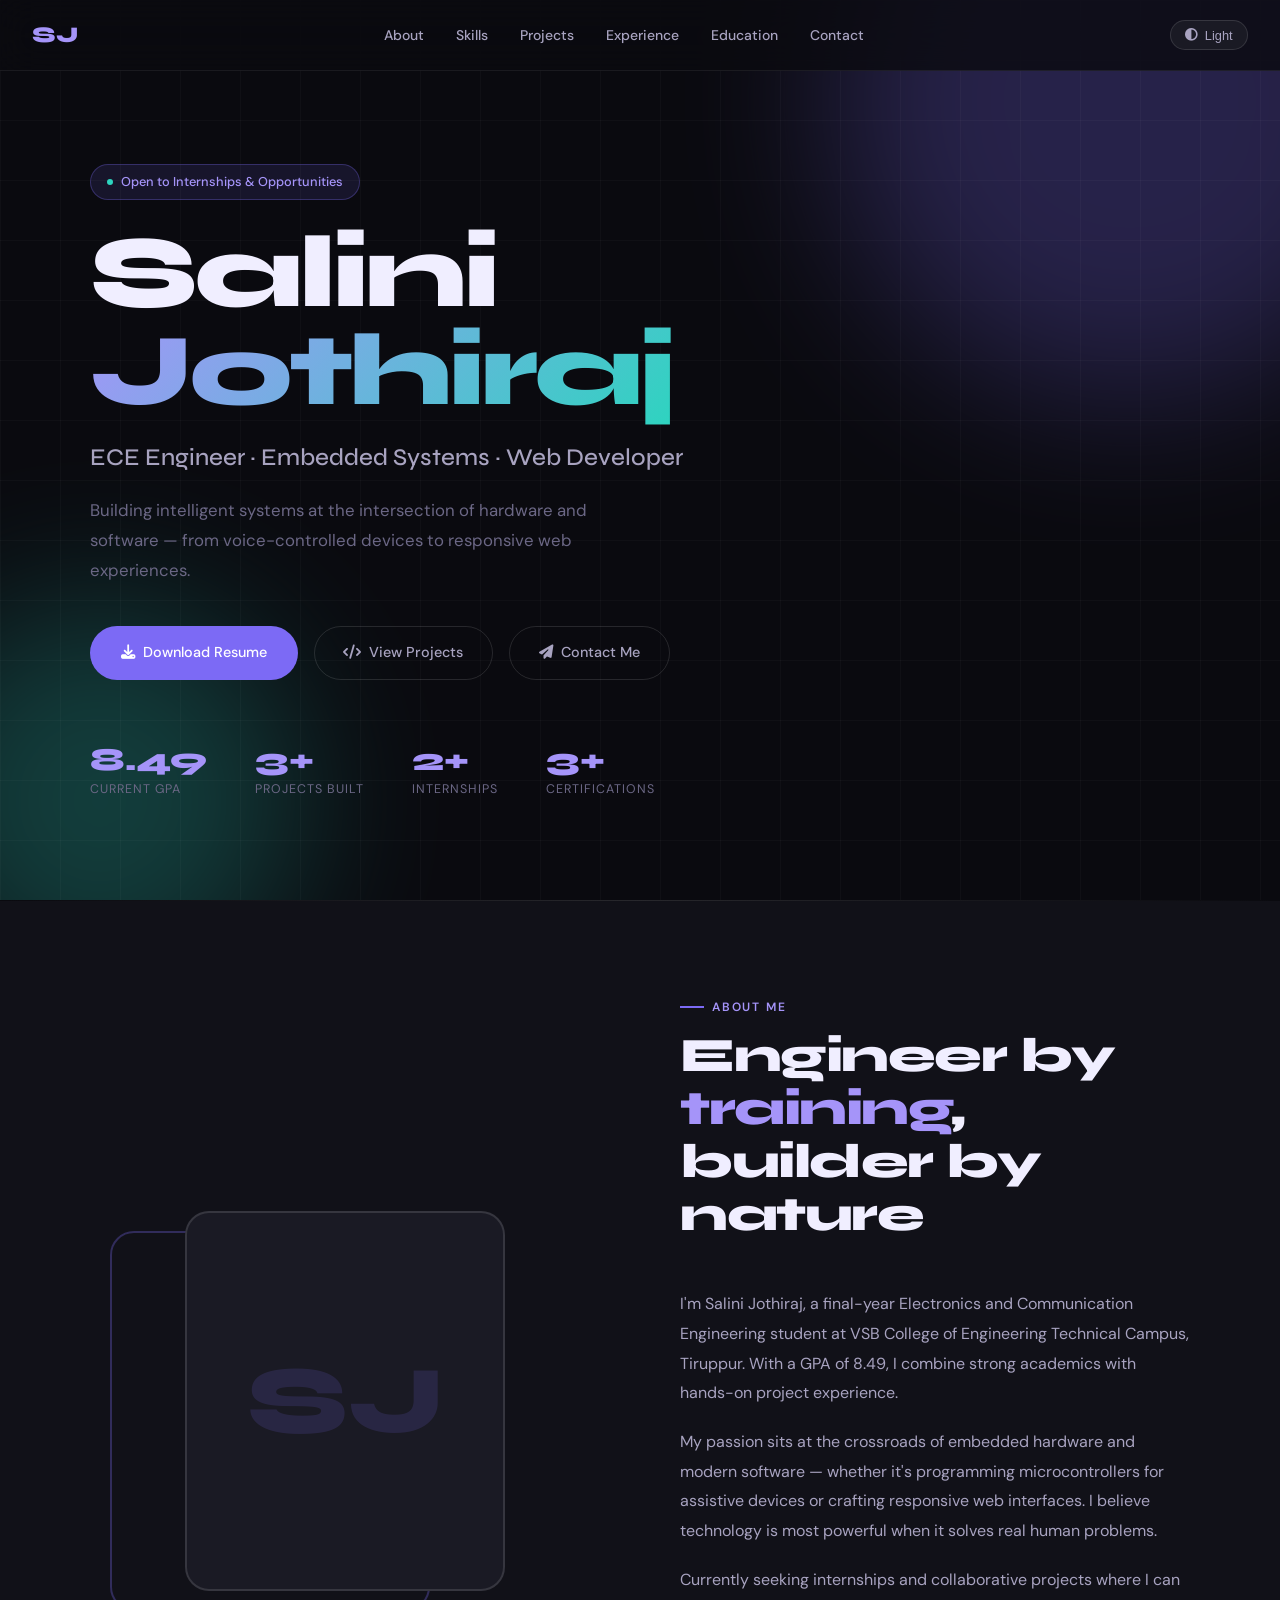
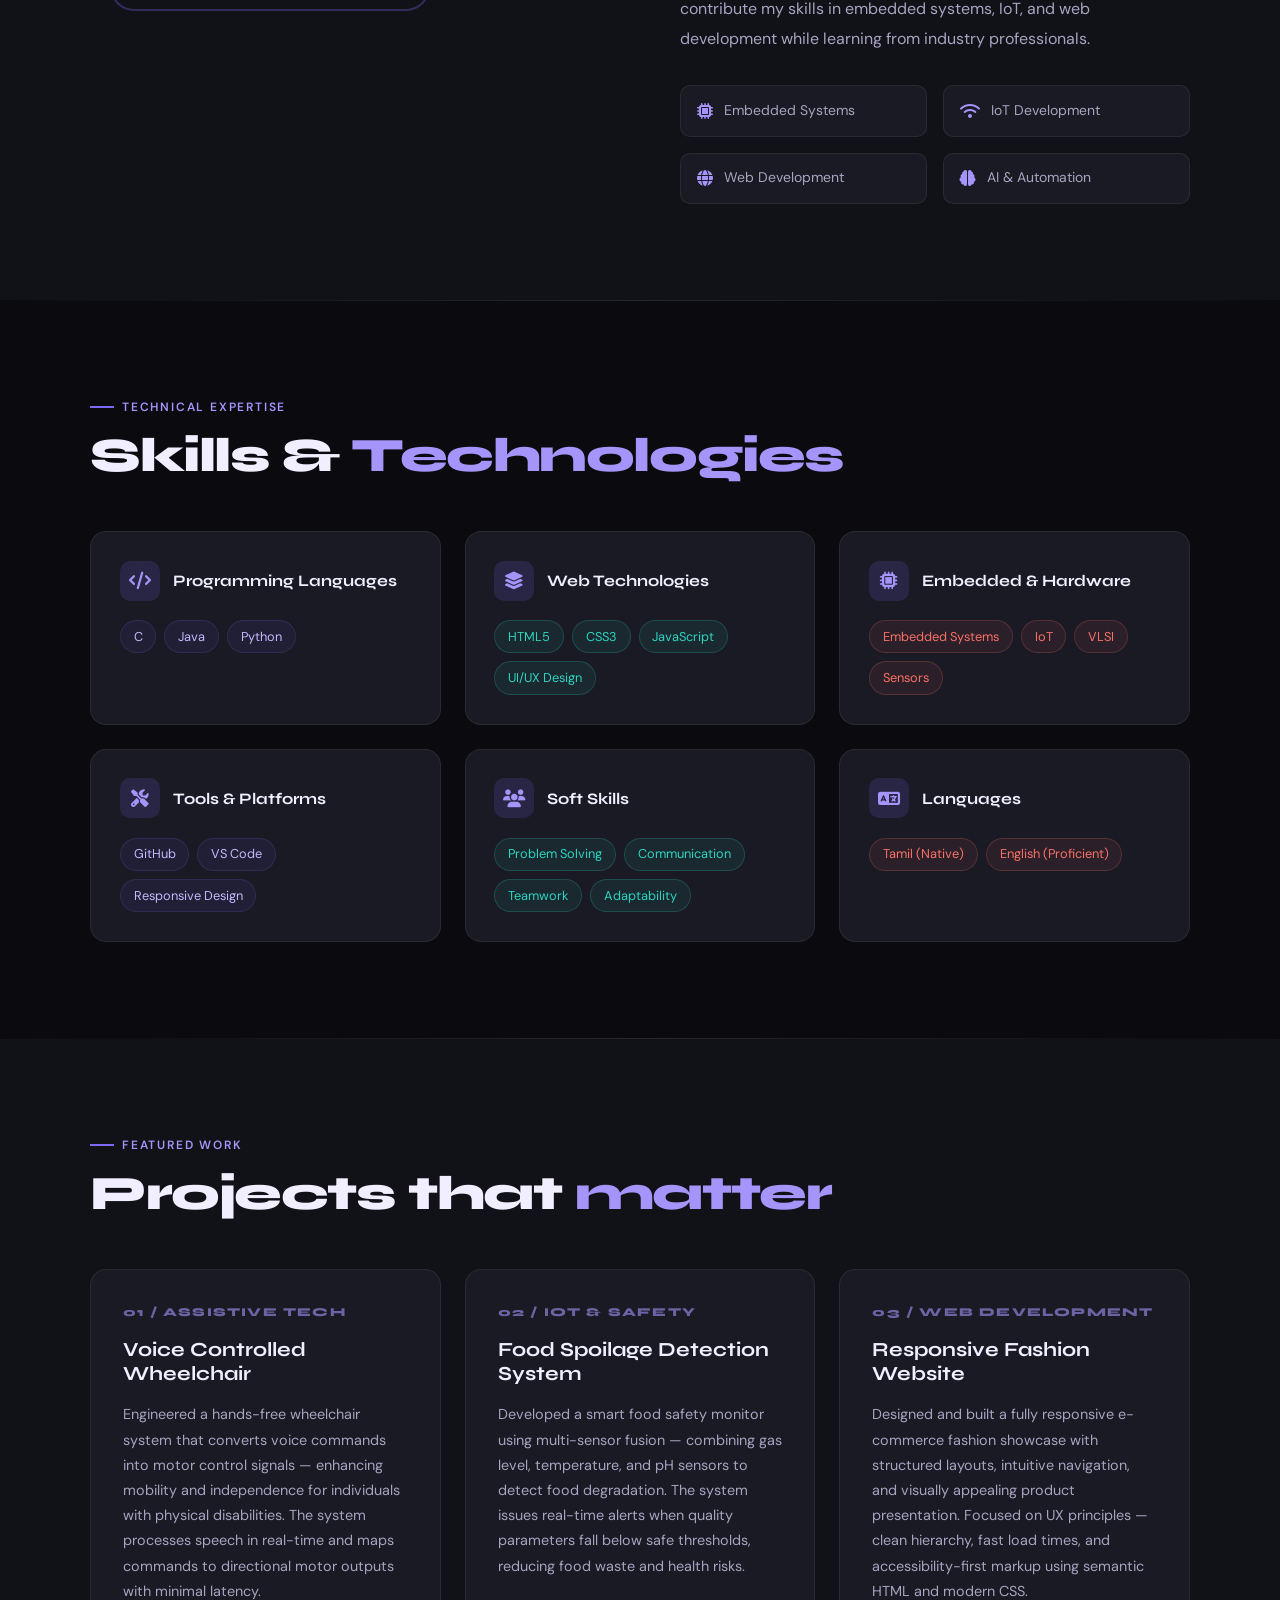
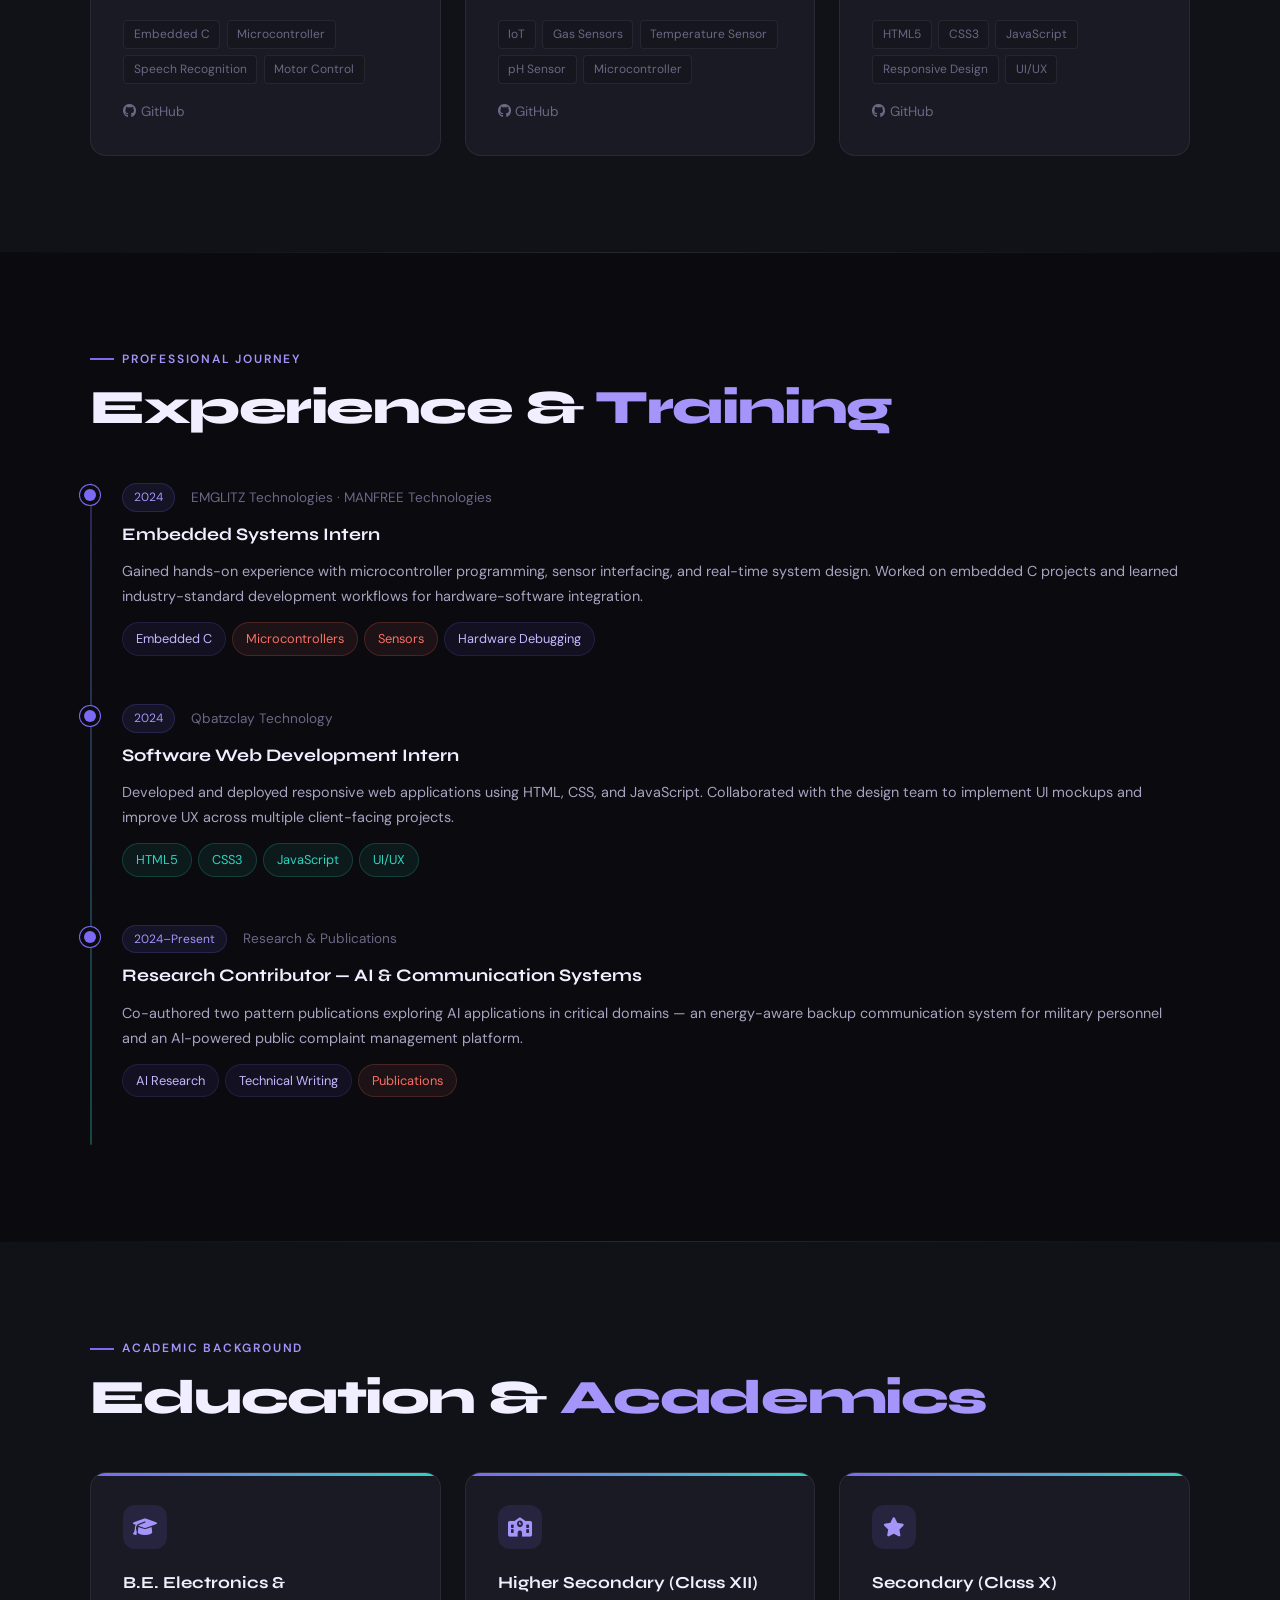
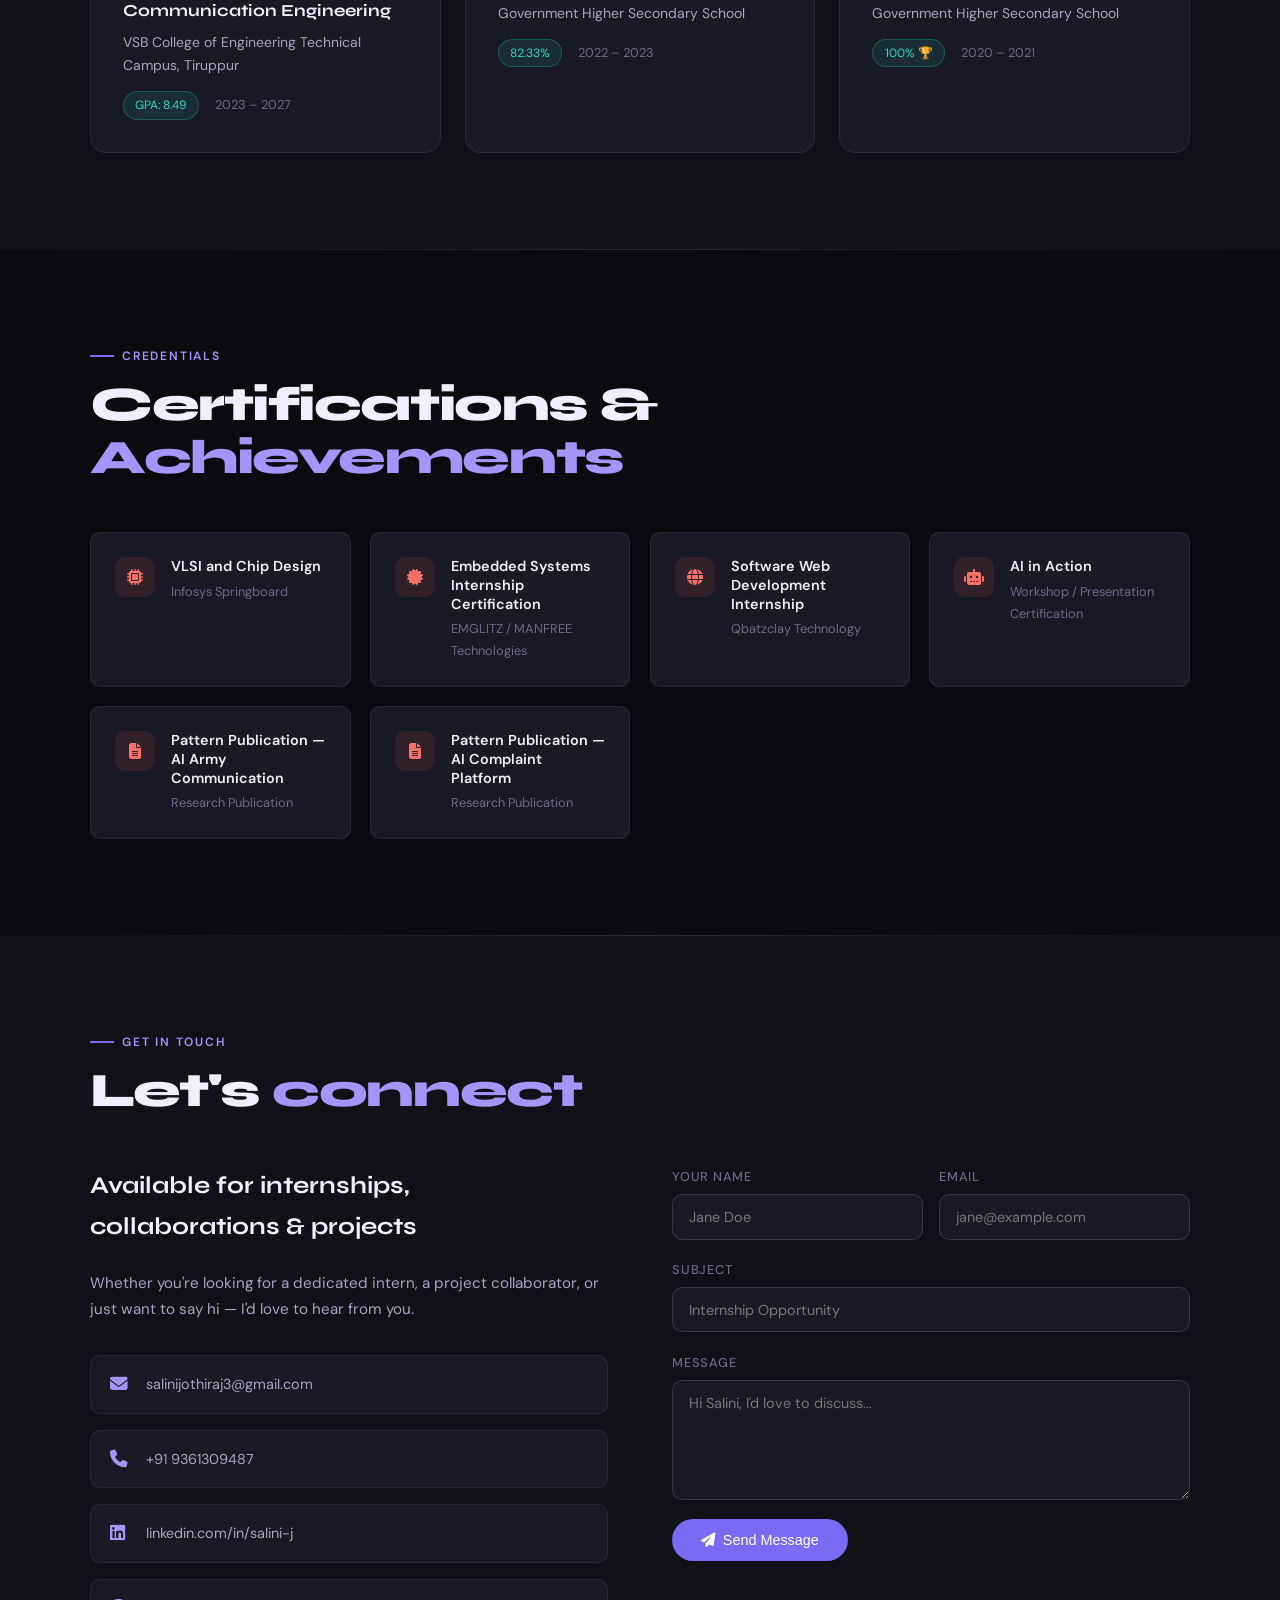
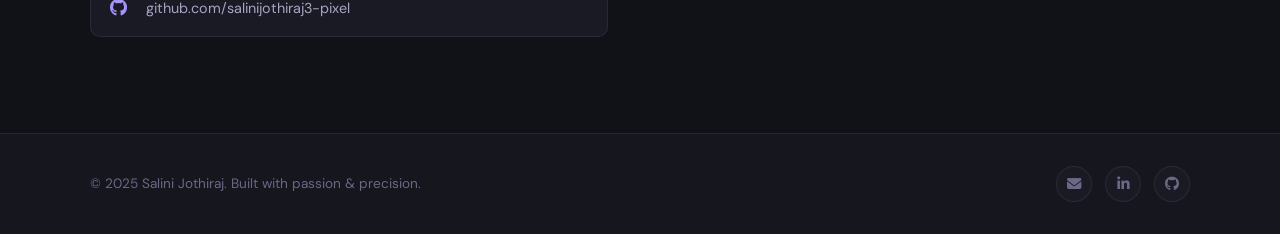
==== commit 7a57d1e2: "Add files via upload" ====
--- a/index.html
+++ b/index.html
@@ -574,7 +574,7 @@
       <div class="about-text reveal">
         <div class="section-label">About Me</div>
         <h2 class="section-title">Engineer by <em>training</em>,<br>builder by nature</h2>
-        <p>I'm Salini Jothiraj, a second-year Electronics and Communication Engineering student at VSB College of Engineering Technical Campus, Tiruppur. With a GPA of 8.49, I combine strong academics with hands-on project experience.</p>
+        <p>I'm Salini Jothiraj, a final-year Electronics and Communication Engineering student at VSB College of Engineering Technical Campus, Tiruppur. With a GPA of 8.49, I combine strong academics with hands-on project experience.</p>
         <p>My passion sits at the crossroads of embedded hardware and modern software — whether it's programming microcontrollers for assistive devices or crafting responsive web interfaces. I believe technology is most powerful when it solves real human problems.</p>
         <p>Currently seeking internships and collaborative projects where I can contribute my skills in embedded systems, IoT, and web development while learning from industry professionals.</p>
         <div class="about-highlights">
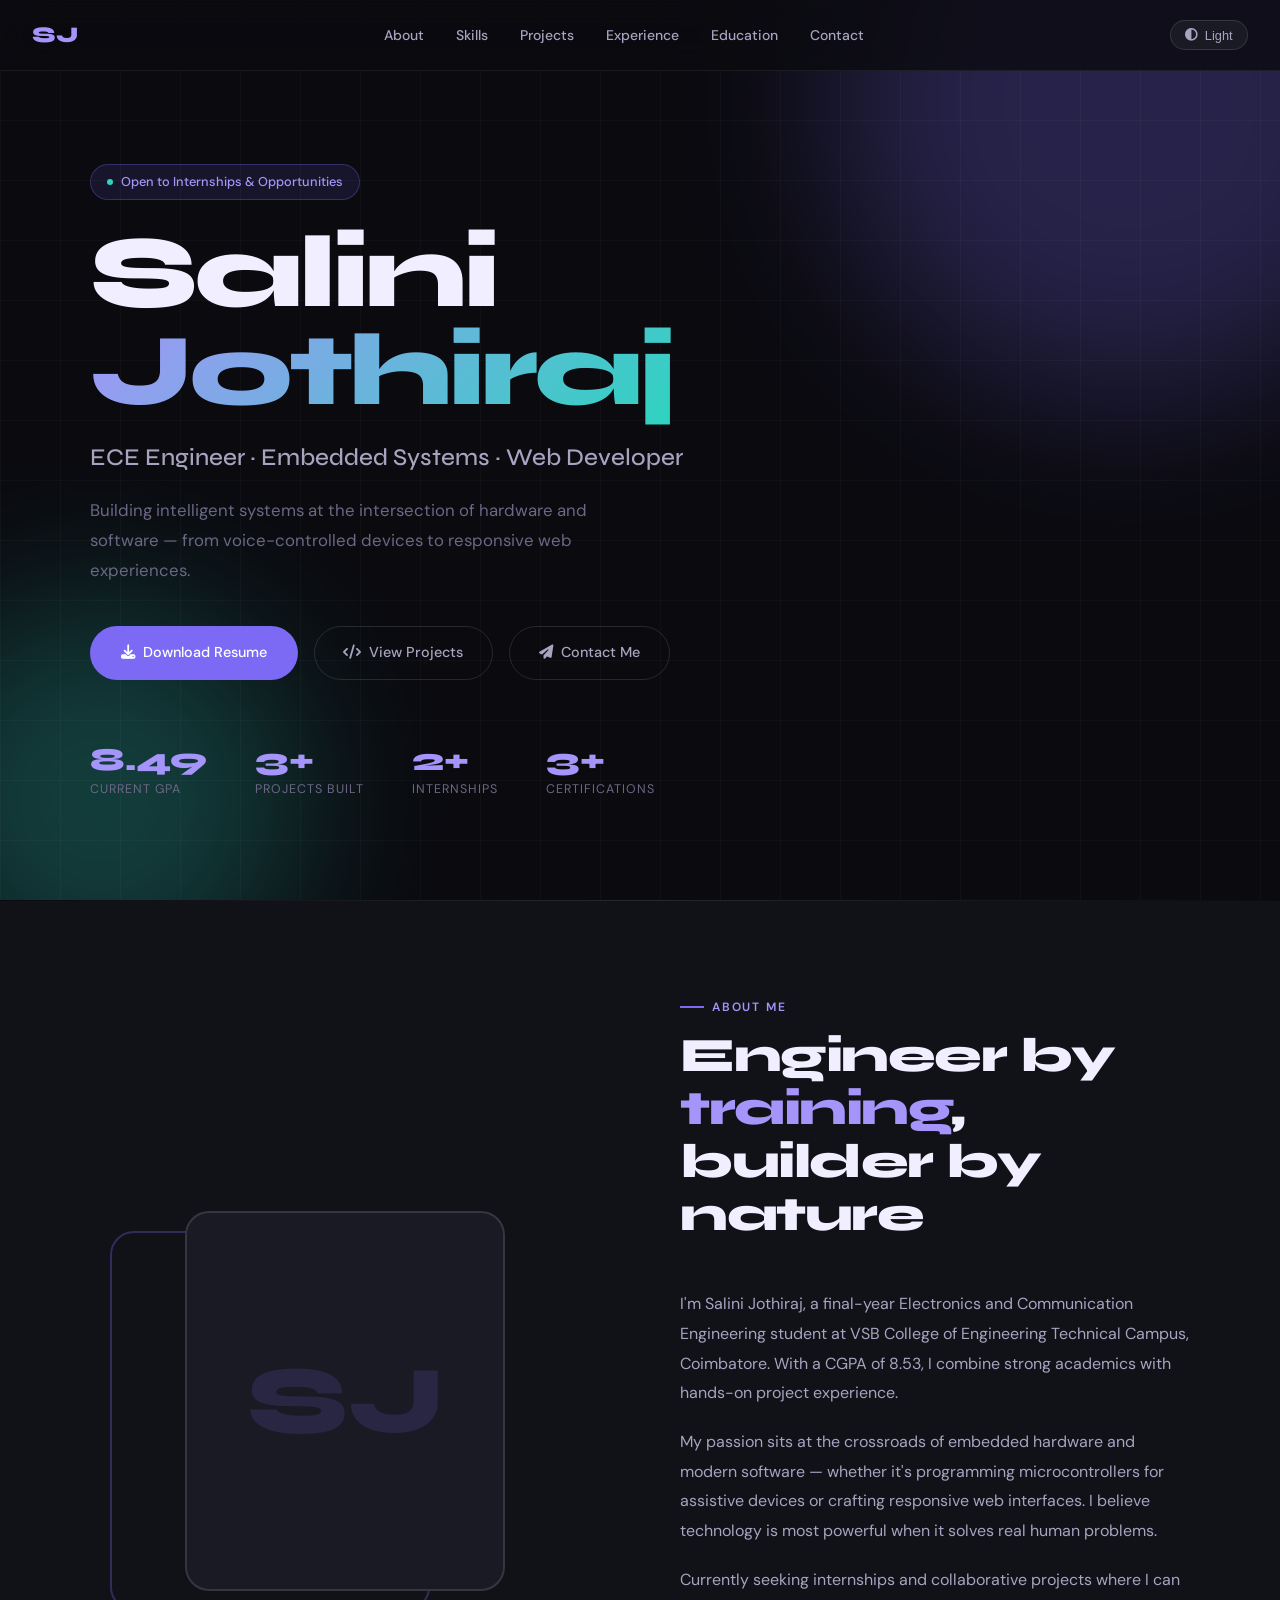
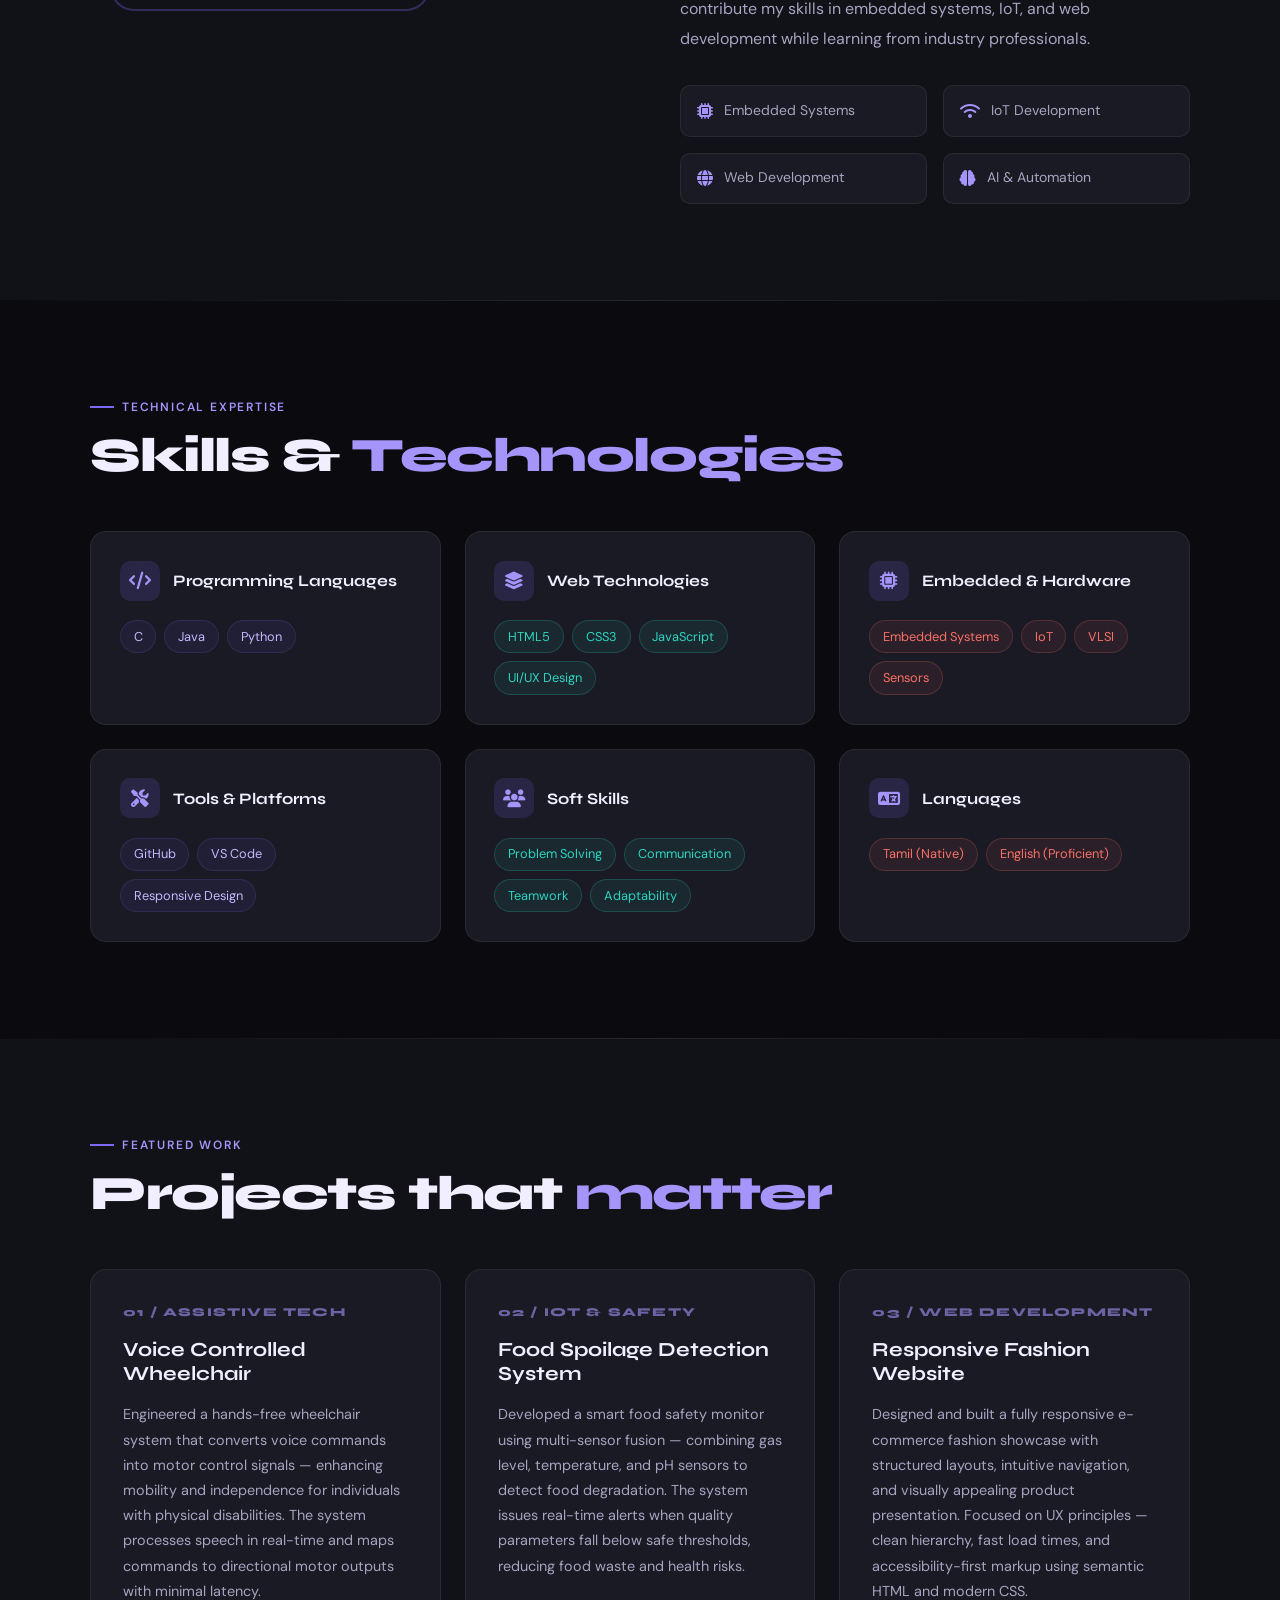
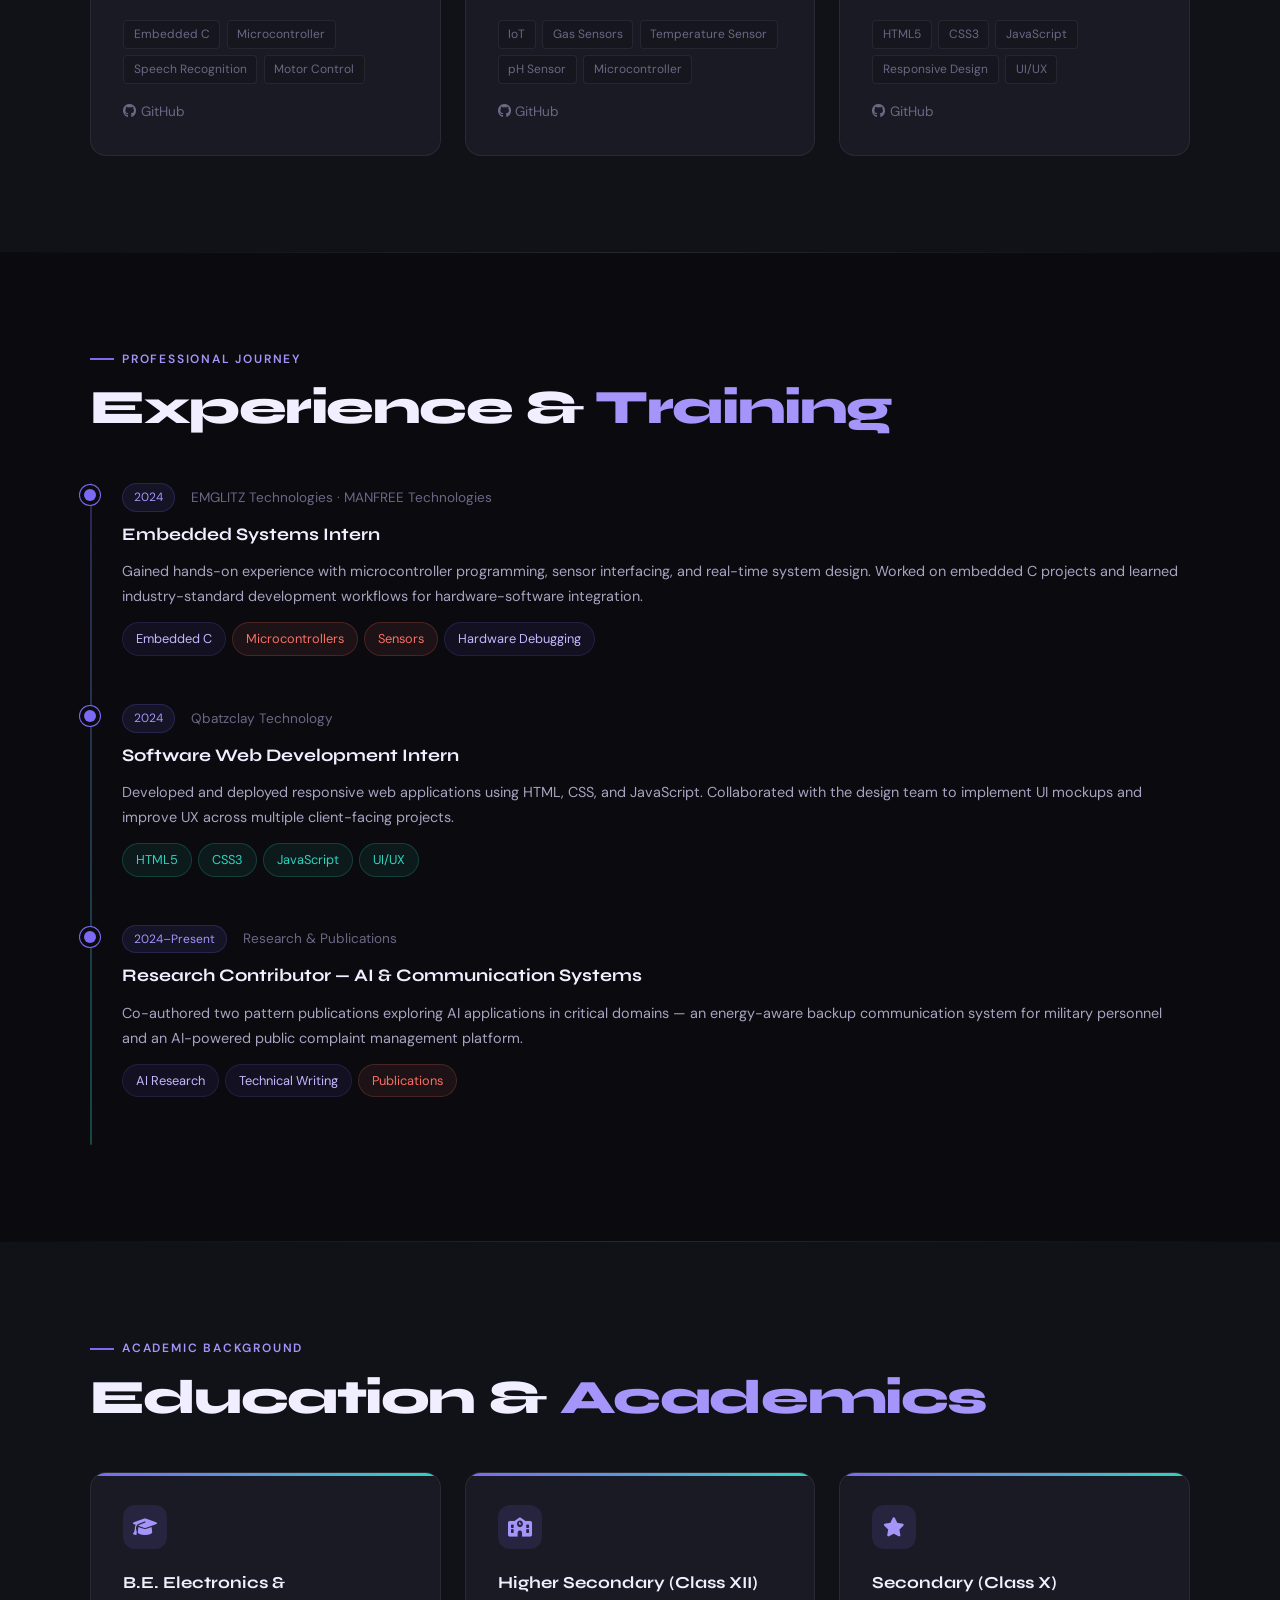
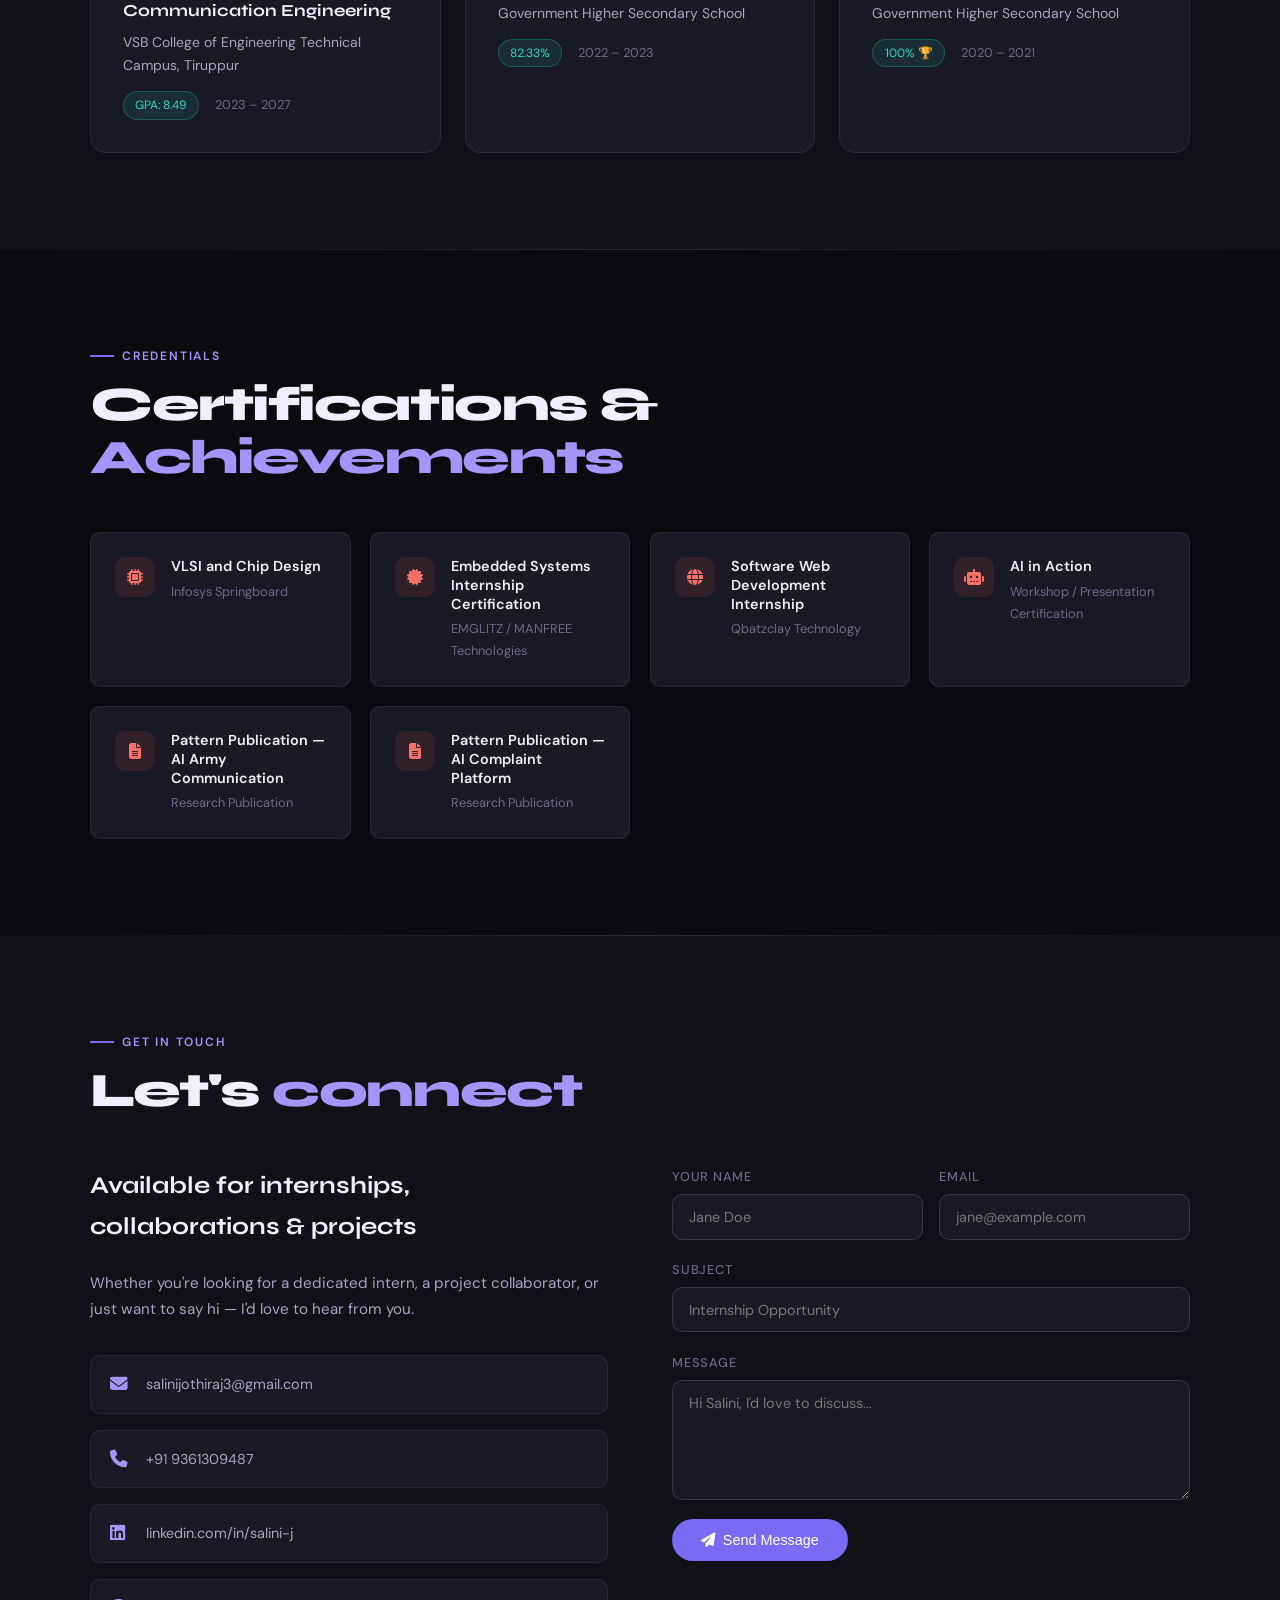
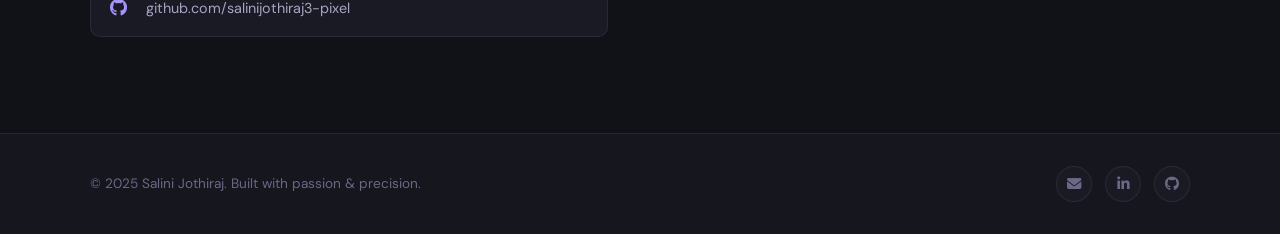
==== commit 0be8587f: "Revise personal information in index.html Updated educational details and GPA in the About Me sectio" ====
--- a/index.html
+++ b/index.html
@@ -574,7 +574,7 @@
       <div class="about-text reveal">
         <div class="section-label">About Me</div>
         <h2 class="section-title">Engineer by <em>training</em>,<br>builder by nature</h2>
-        <p>I'm Salini Jothiraj, a final-year Electronics and Communication Engineering student at VSB College of Engineering Technical Campus, Tiruppur. With a GPA of 8.49, I combine strong academics with hands-on project experience.</p>
+        <p>I'm Salini Jothiraj, a final-year Electronics and Communication Engineering student at VSB College of Engineering Technical Campus, Coimbatore. With a CGPA of 8.53, I combine strong academics with hands-on project experience.</p>
         <p>My passion sits at the crossroads of embedded hardware and modern software — whether it's programming microcontrollers for assistive devices or crafting responsive web interfaces. I believe technology is most powerful when it solves real human problems.</p>
         <p>Currently seeking internships and collaborative projects where I can contribute my skills in embedded systems, IoT, and web development while learning from industry professionals.</p>
         <div class="about-highlights">
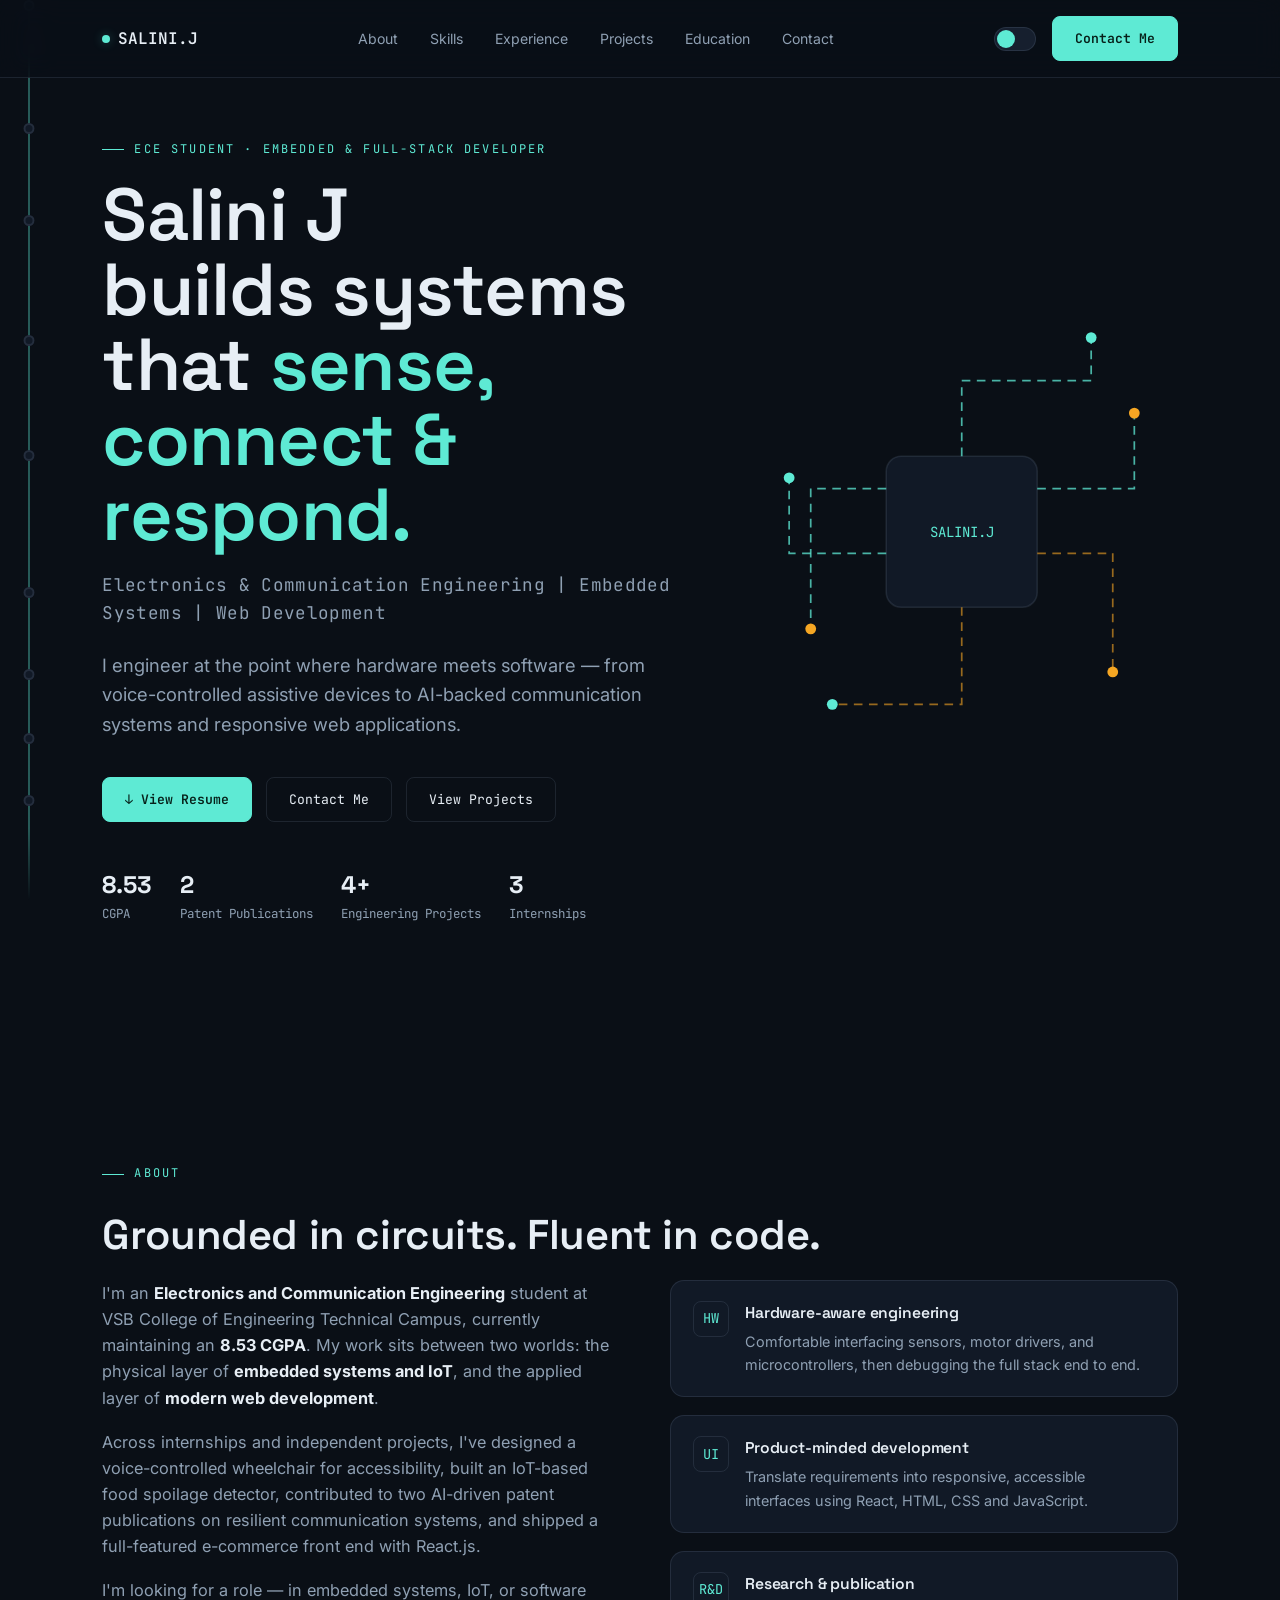
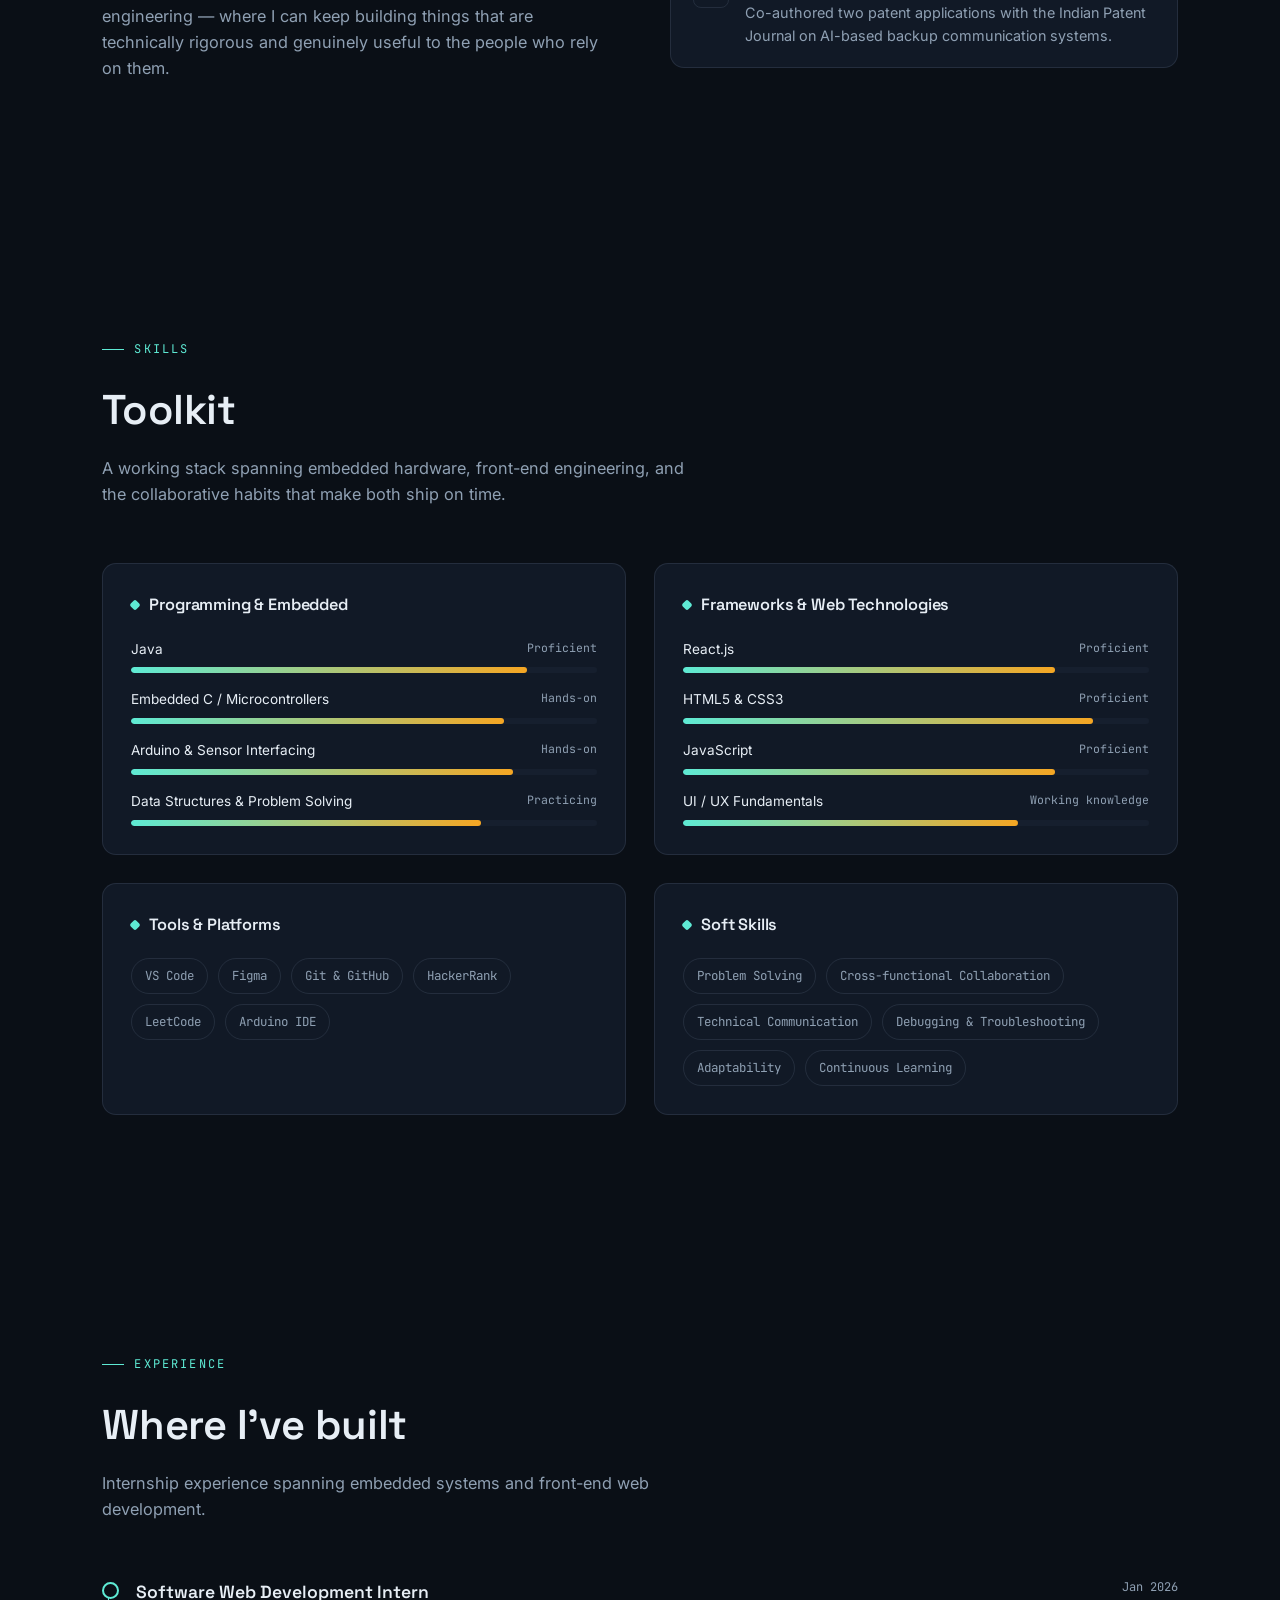
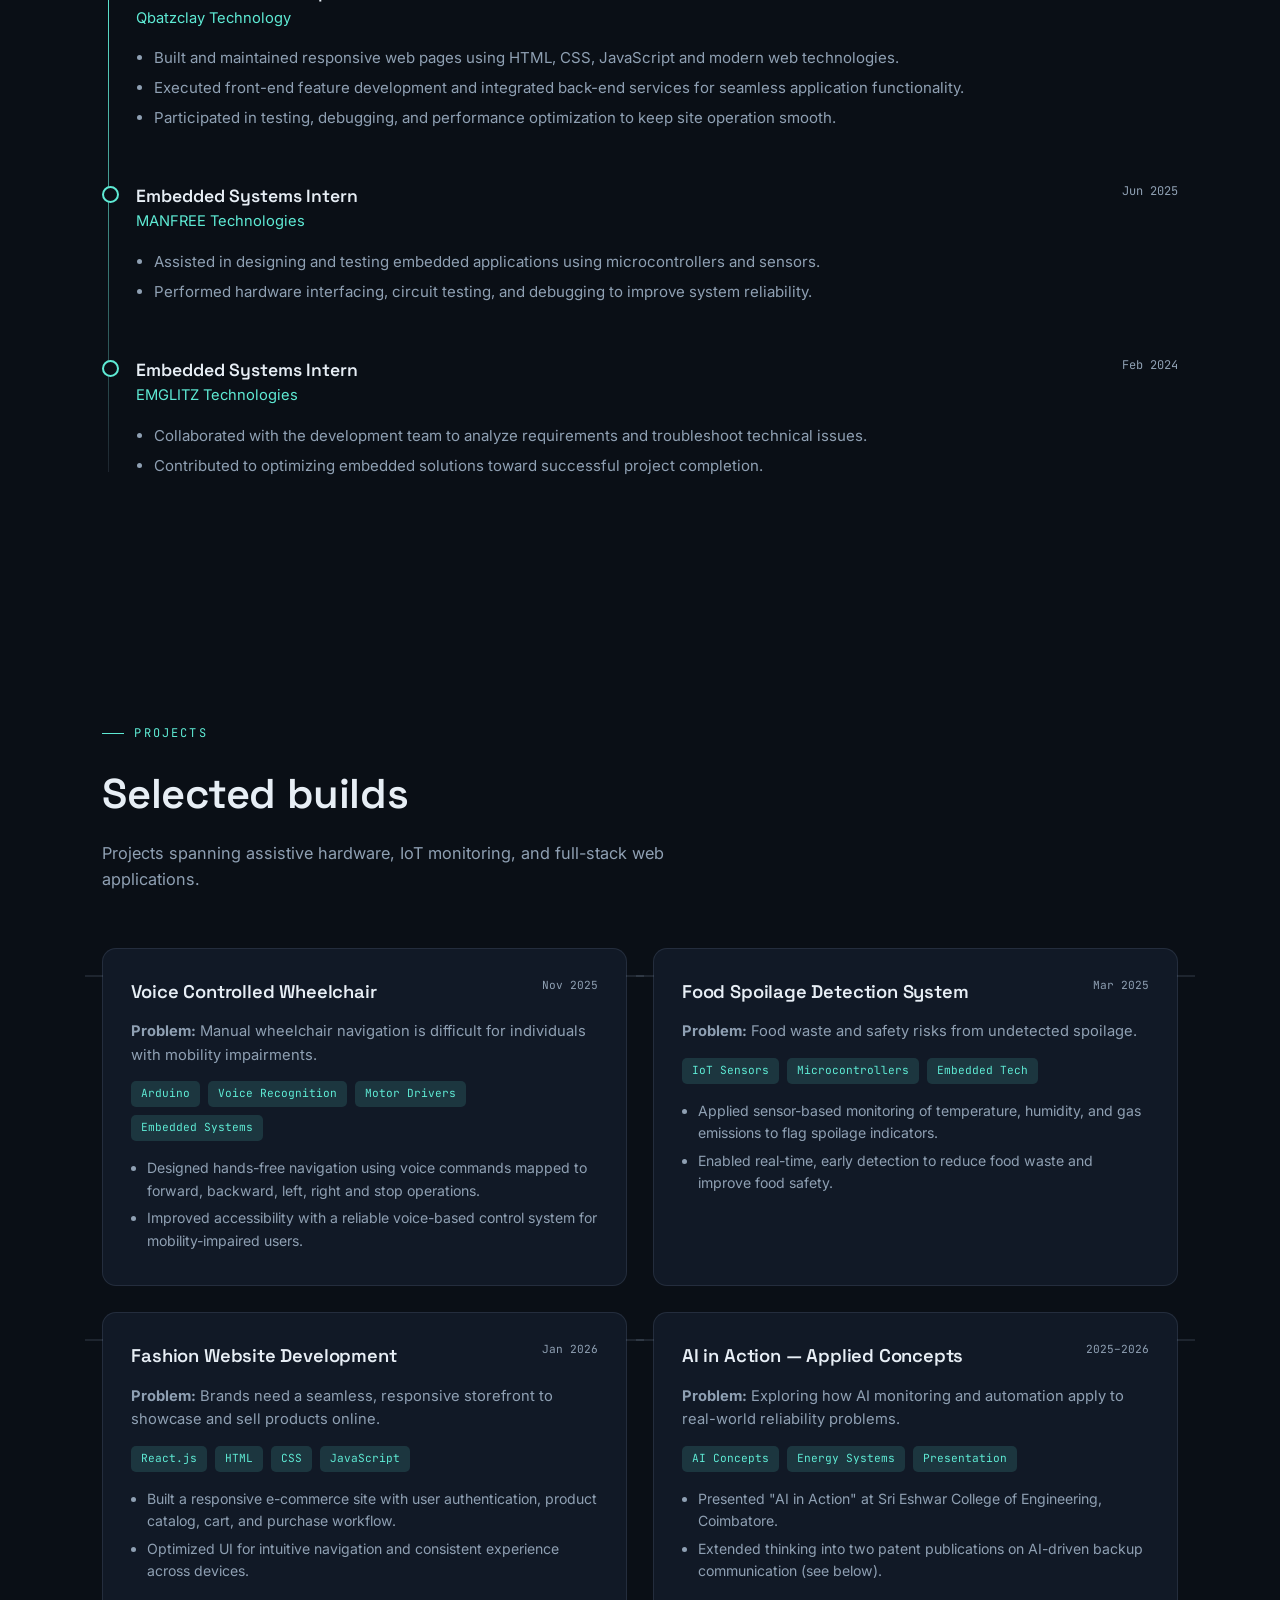
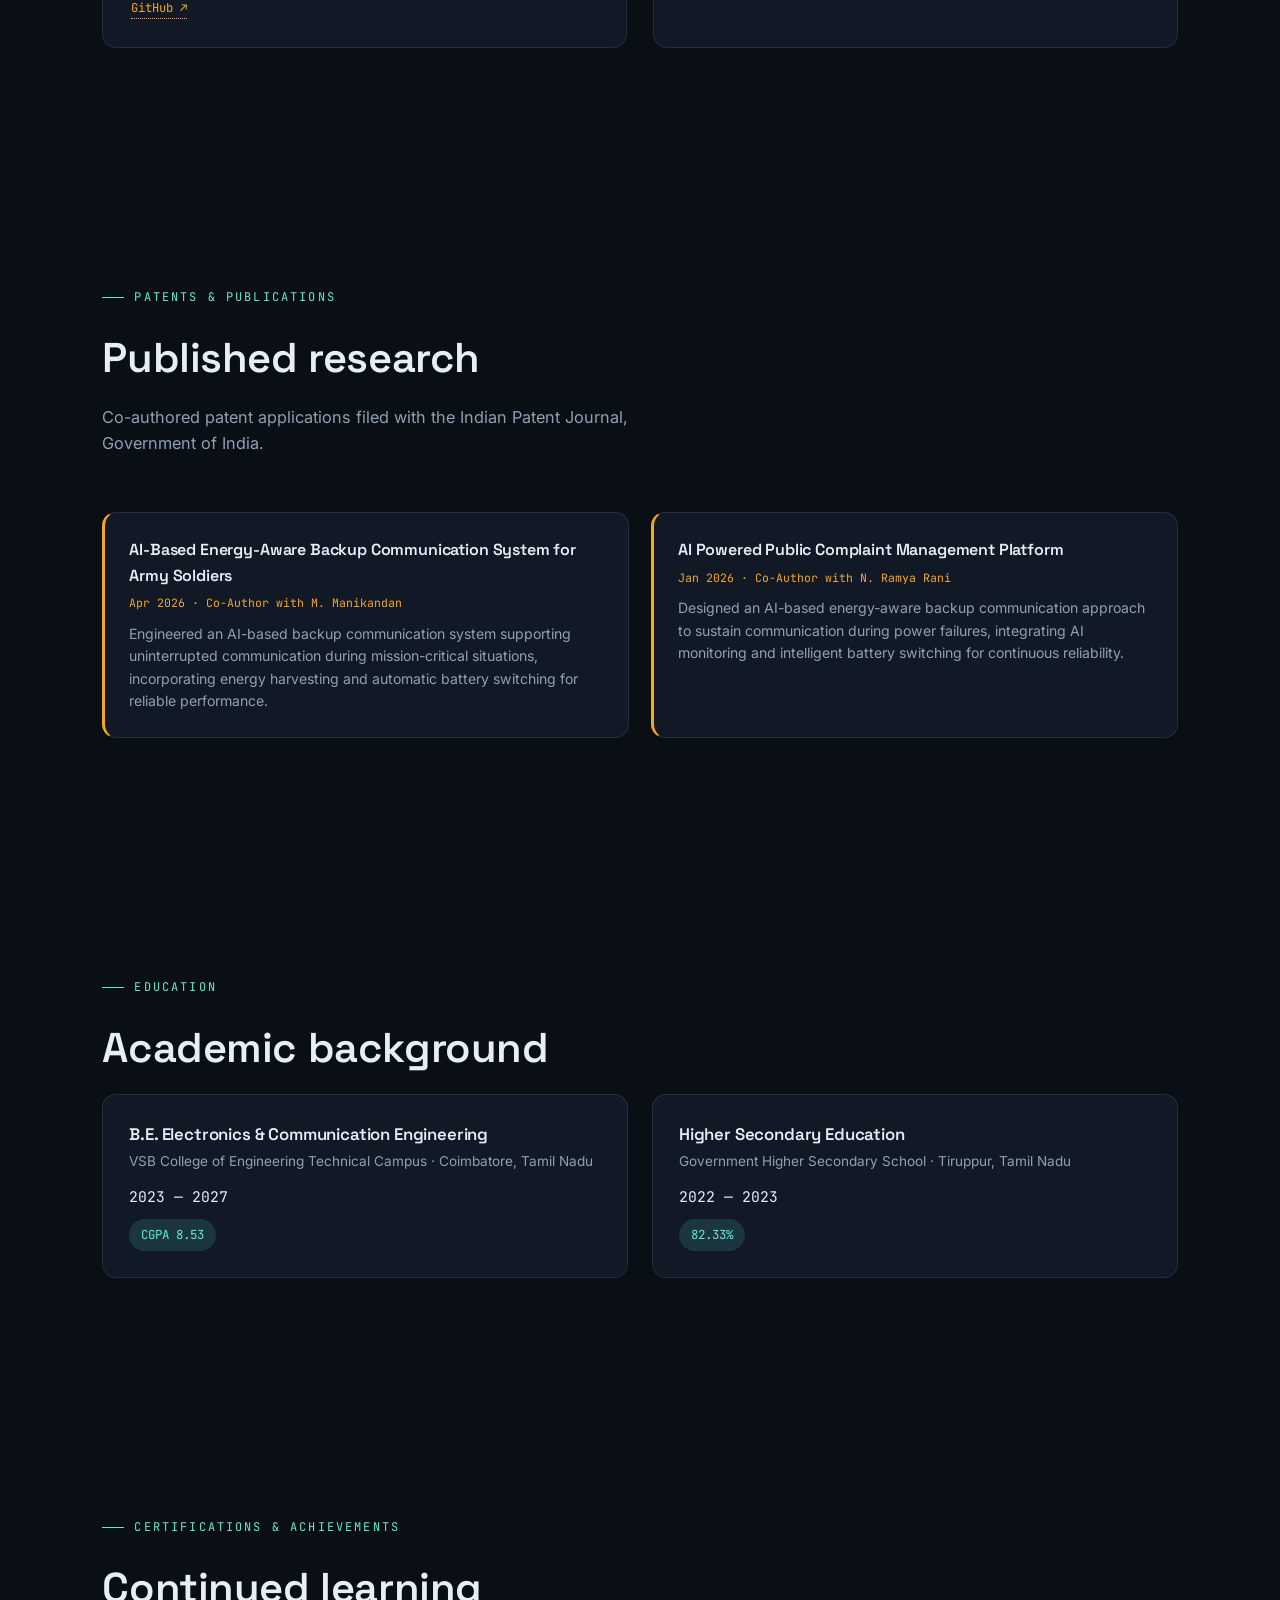
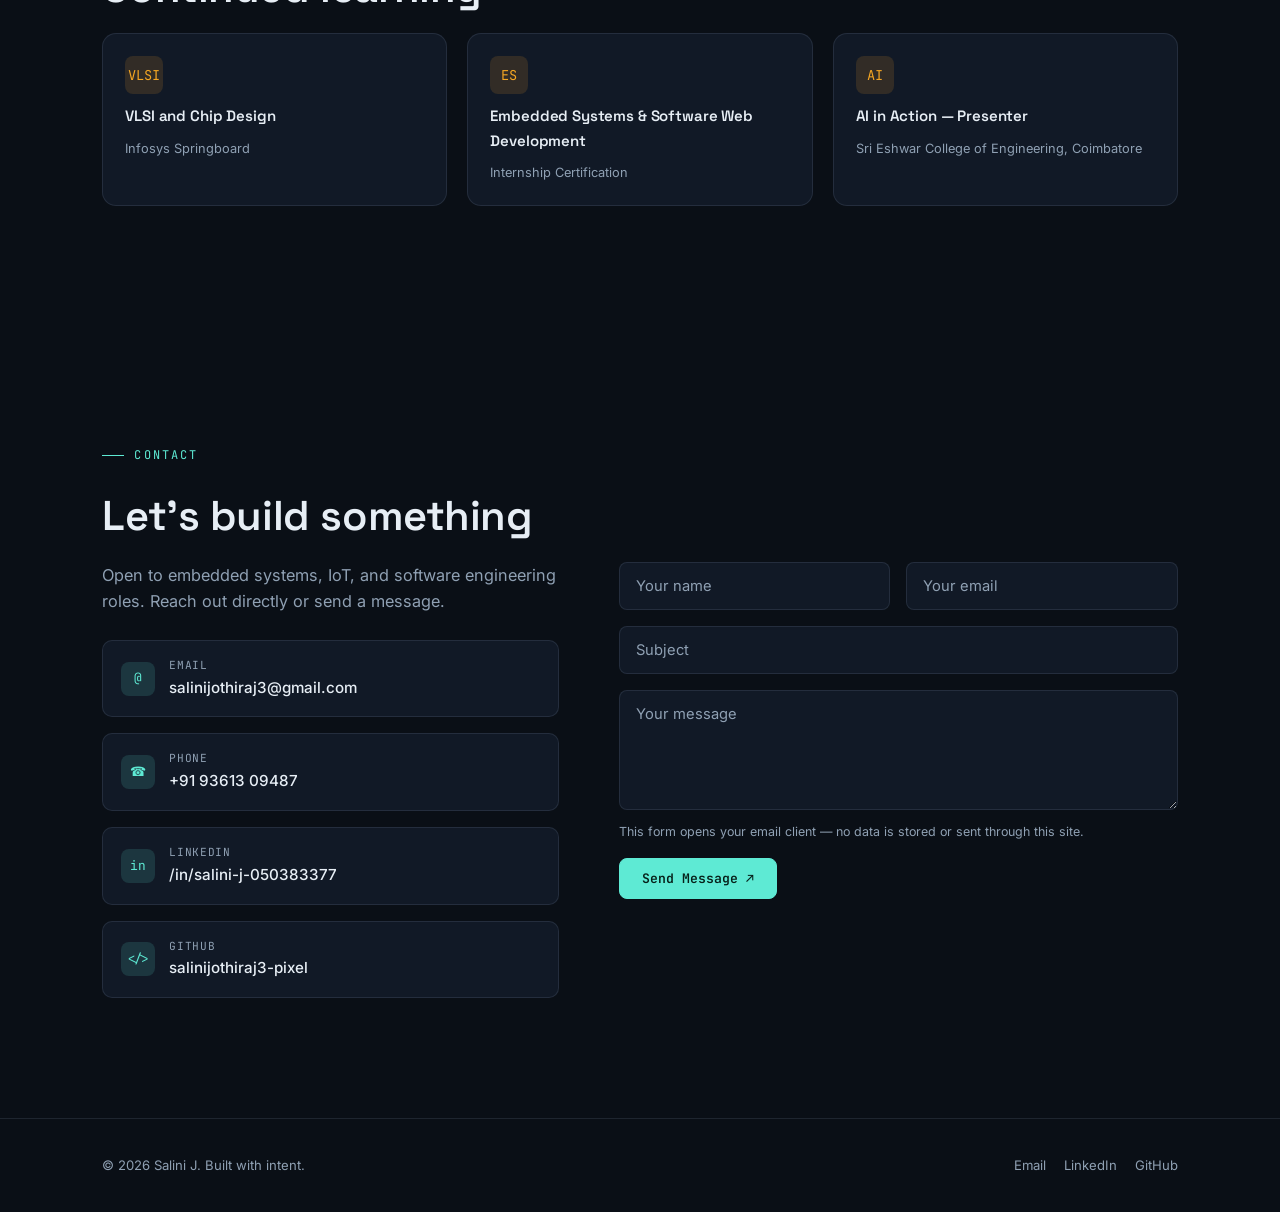
==== commit 514d3b7c: "Add files via upload" ====
--- a/index.html
+++ b/index.html
@@ -1,1008 +1,959 @@
 <!DOCTYPE html>
 <html lang="en">
 <head>
-  <meta charset="UTF-8" />
-  <meta name="viewport" content="width=device-width, initial-scale=1.0" />
-  <title>Salini J — ECE Engineer & Developer</title>
-  <meta name="description" content="Salini J – Electronics & Communication Engineering student at VSB College, skilled in embedded systems, web development, and IoT. Explore projects, skills, and experience." />
-  <meta name="keywords" content="Salini J, ECE engineer, embedded systems, web developer, IoT, Tiruppur, portfolio" />
-  <meta property="og:title" content="Salini J — ECE Engineer & Developer" />
-  <meta property="og:description" content="Portfolio of Salini J — Electronics & Communication Engineering student passionate about embedded systems and web development." />
-  <meta property="og:type" content="website" />
-  <link rel="preconnect" href="https://fonts.googleapis.com" />
-  <link rel="preconnect" href="https://fonts.gstatic.com" crossorigin />
-  <link href="https://fonts.googleapis.com/css2?family=Syne:wght@400;500;600;700;800&family=DM+Sans:ital,opsz,wght@0,9..40,300;0,9..40,400;0,9..40,500;1,9..40,300&display=swap" rel="stylesheet" />
-  <link rel="stylesheet" href="https://cdnjs.cloudflare.com/ajax/libs/font-awesome/6.5.0/css/all.min.css" />
-  <style>
-    :root {
-      --bg: #0a0a0f;
-      --bg2: #111118;
-      --bg3: #16161e;
-      --card: #1a1a24;
-      --border: rgba(255,255,255,0.07);
-      --border2: rgba(255,255,255,0.12);
-      --accent: #7c6af5;
-      --accent2: #a594f9;
-      --accent3: #c4b8ff;
-      --teal: #2dd4bf;
-      --coral: #f97066;
-      --text: #f0eeff;
-      --text2: #a8a3c0;
-      --text3: #6b6785;
-      --font-display: 'Syne', sans-serif;
-      --font-body: 'DM Sans', sans-serif;
-      --radius: 16px;
-      --radius-sm: 10px;
-      --glow: 0 0 40px rgba(124,106,245,0.15);
+<meta charset="UTF-8">
+<meta name="viewport" content="width=device-width, initial-scale=1.0">
+<title>Salini J — Electronics &amp; Communication Engineer / Embedded &amp; Full-Stack Developer</title>
+<meta name="description" content="Portfolio of Salini J, an Electronics and Communication Engineering student specializing in embedded systems, IoT, and full-stack web development. Explore projects, patents, and experience.">
+<meta name="keywords" content="Salini J, Embedded Systems Engineer, ECE Student, IoT Developer, React Developer, Arduino, VLSI, Portfolio">
+<meta name="author" content="Salini J">
+<meta property="og:title" content="Salini J — Embedded Systems &amp; Full-Stack Developer">
+<meta property="og:description" content="Engineering intelligent systems at the intersection of hardware and code.">
+<meta property="og:type" content="website">
+<link rel="icon" href="data:image/svg+xml,%3Csvg xmlns='http://www.w3.org/2000/svg' viewBox='0 0 100 100'%3E%3Crect width='100' height='100' rx='20' fill='%230D1117'/%3E%3Ccircle cx='30' cy='30' r='6' fill='%235EEAD4'/%3E%3Ccircle cx='70' cy='70' r='6' fill='%23F5A623'/%3E%3Cpath d='M30 30 L30 60 L70 60 L70 70' stroke='%235EEAD4' stroke-width='4' fill='none'/%3E%3C/svg%3E">
+<link rel="preconnect" href="https://fonts.googleapis.com">
+<link rel="preconnect" href="https://fonts.gstatic.com" crossorigin>
+<link href="https://fonts.googleapis.com/css2?family=Space+Grotesk:wght@500;600;700&family=Inter:wght@400;500;600;700&family=JetBrains+Mono:wght@400;500;600&display=swap" rel="stylesheet">
+<style>
+/* ===================== DESIGN TOKENS ===================== */
+:root{
+  --bg:#0A0F16;
+  --surface:#111926;
+  --surface-2:#161F2E;
+  --border:rgba(148,171,196,0.14);
+  --text:#E7EEF5;
+  --text-muted:#8FA0B3;
+  --accent:#5EEAD4;
+  --accent-dim:rgba(94,234,212,0.14);
+  --amber:#F5A623;
+  --amber-dim:rgba(245,166,35,0.14);
+  --danger:#F87171;
+  --font-display:'Space Grotesk', sans-serif;
+  --font-body:'Inter', sans-serif;
+  --font-mono:'JetBrains Mono', monospace;
+  --radius:14px;
+  --shadow: 0 20px 60px -20px rgba(0,0,0,0.6);
+  --trace-color: rgba(94,234,212,0.35);
+}
+[data-theme="light"]{
+  --bg:#F3F6F8;
+  --surface:#FFFFFF;
+  --surface-2:#EBF0F3;
+  --border:rgba(20,40,60,0.10);
+  --text:#0E1B26;
+  --text-muted:#54697C;
+  --accent:#0E9E88;
+  --accent-dim:rgba(14,158,136,0.10);
+  --amber:#C97A12;
+  --amber-dim:rgba(201,122,18,0.10);
+  --shadow: 0 20px 50px -25px rgba(15,35,55,0.25);
+  --trace-color: rgba(14,158,136,0.25);
+}
+
+*{margin:0;padding:0;box-sizing:border-box;}
+html{scroll-behavior:smooth;}
+body{
+  background:var(--bg);
+  color:var(--text);
+  font-family:var(--font-body);
+  line-height:1.6;
+  -webkit-font-smoothing:antialiased;
+  transition:background .4s ease, color .4s ease;
+  overflow-x:hidden;
+}
+img{max-width:100%;display:block;}
+a{color:inherit;text-decoration:none;}
+ul{list-style:none;}
+section{position:relative;padding:120px 8vw;max-width:1280px;margin:0 auto;}
+@media (max-width:900px){ section{padding:90px 6vw;} }
+.eyebrow{
+  font-family:var(--font-mono);
+  font-size:0.75rem;
+  letter-spacing:0.18em;
+  text-transform:uppercase;
+  color:var(--accent);
+  display:flex;
+  align-items:center;
+  gap:10px;
+  margin-bottom:18px;
+}
+.eyebrow::before{
+  content:'';
+  width:22px;height:1px;
+  background:var(--accent);
+}
+h1,h2,h3,h4{font-family:var(--font-display);letter-spacing:-0.01em;font-weight:600;}
+h2.section-title{font-size:clamp(1.8rem,3.4vw,2.6rem);margin-bottom:12px;}
+.section-sub{color:var(--text-muted);max-width:60ch;margin-bottom:56px;font-size:1.02rem;}
+.mono{font-family:var(--font-mono);}
+
+/* ===================== SCROLL PROGRESS TRACE (signature element) ===================== */
+#trace-spine{
+  position:fixed;
+  left:28px;
+  top:0;
+  bottom:0;
+  width:2px;
+  z-index:40;
+  display:flex;
+  flex-direction:column;
+  align-items:center;
+  pointer-events:none;
+}
+@media (max-width:1100px){ #trace-spine{display:none;} }
+#trace-spine .line{
+  position:absolute;
+  top:0;left:0;right:0;bottom:0;
+  width:2px;
+  background:linear-gradient(to bottom, transparent, var(--trace-color) 8%, var(--trace-color) 92%, transparent);
+  margin:0 auto;
+}
+#trace-spine .node{
+  position:absolute;
+  width:11px;height:11px;
+  border-radius:50%;
+  background:var(--surface);
+  border:2px solid var(--border);
+  left:50%;
+  transform:translateX(-50%);
+  transition:border-color .3s ease, background .3s ease, box-shadow .3s ease;
+  pointer-events:auto;
+}
+#trace-spine .node.active{
+  border-color:var(--accent);
+  background:var(--accent);
+  box-shadow:0 0 14px 2px var(--accent-dim), 0 0 0 4px var(--accent-dim);
+}
+#trace-spine .node span{
+  position:absolute;
+  left:20px;top:50%;
+  transform:translateY(-50%);
+  font-family:var(--font-mono);
+  font-size:0.68rem;
+  color:var(--text-muted);
+  white-space:nowrap;
+  opacity:0;
+  transition:opacity .25s ease;
+}
+#trace-spine .node.active span{opacity:1;color:var(--accent);}
+
+/* ===================== NAV ===================== */
+header{
+  position:fixed;
+  top:0;left:0;right:0;
+  z-index:50;
+  backdrop-filter:blur(14px) saturate(140%);
+  background:color-mix(in srgb, var(--bg) 78%, transparent);
+  border-bottom:1px solid var(--border);
+}
+.nav-wrap{
+  max-width:1280px;margin:0 auto;
+  padding:16px 8vw;
+  display:flex;align-items:center;justify-content:space-between;
+}
+.logo{
+  font-family:var(--font-mono);
+  font-weight:600;
+  font-size:1rem;
+  display:flex;align-items:center;gap:8px;
+}
+.logo .dot{width:8px;height:8px;border-radius:50%;background:var(--accent);box-shadow:0 0 10px 2px var(--accent-dim);}
+nav ul{display:flex;gap:32px;}
+nav a{
+  font-size:0.88rem;color:var(--text-muted);
+  position:relative;
+  transition:color .2s ease;
+}
+nav a::after{
+  content:'';position:absolute;left:0;bottom:-6px;width:0;height:1px;background:var(--accent);
+  transition:width .25s ease;
+}
+nav a:hover{color:var(--text);}
+nav a:hover::after{width:100%;}
+.nav-right{display:flex;align-items:center;gap:16px;}
+.theme-toggle{
+  width:42px;height:24px;border-radius:20px;
+  background:var(--surface-2);
+  border:1px solid var(--border);
+  position:relative;cursor:pointer;
+  flex-shrink:0;
+}
+.theme-toggle::after{
+  content:'';position:absolute;top:2px;left:2px;
+  width:18px;height:18px;border-radius:50%;
+  background:var(--accent);
+  transition:transform .3s ease;
+}
+[data-theme="light"] .theme-toggle::after{transform:translateX(18px);}
+.btn{
+  font-family:var(--font-mono);
+  font-size:0.82rem;
+  padding:11px 22px;
+  border-radius:8px;
+  border:1px solid var(--border);
+  cursor:pointer;
+  display:inline-flex;align-items:center;gap:8px;
+  transition:all .25s ease;
+  background:transparent;
+  color:var(--text);
+}
+.btn-primary{
+  background:var(--accent);
+  border-color:var(--accent);
+  color:#062019;
+  font-weight:600;
+}
+.btn-primary:hover{filter:brightness(1.08);transform:translateY(-2px);box-shadow:0 10px 24px -10px var(--accent-dim);}
+.btn-ghost:hover{border-color:var(--accent);color:var(--accent);transform:translateY(-2px);}
+.nav-cta{display:none;}
+@media (min-width:700px){ .nav-cta{display:inline-flex;} }
+.hamburger{display:none;background:none;border:none;color:var(--text);font-size:1.4rem;cursor:pointer;}
+@media (max-width:700px){
+  nav ul{display:none;}
+  .hamburger{display:block;}
+}
+.mobile-menu{
+  display:none;
+  flex-direction:column;
+  padding:12px 6vw 20px;
+  border-top:1px solid var(--border);
+  background:var(--bg);
+}
+.mobile-menu.open{display:flex;}
+.mobile-menu a{padding:12px 0;border-bottom:1px solid var(--border);color:var(--text-muted);font-size:0.95rem;}
+
+/* ===================== HERO ===================== */
+#hero{
+  min-height:100vh;
+  display:flex;
+  align-items:center;
+  padding-top:140px;
+  position:relative;
+}
+.hero-grid{
+  display:grid;grid-template-columns:1.15fr 0.85fr;gap:60px;align-items:center;width:100%;
+}
+@media (max-width:900px){ .hero-grid{grid-template-columns:1fr;} }
+.hero-name{
+  font-size:clamp(2.6rem,6vw,4.6rem);
+  line-height:1.02;
+  margin-bottom:18px;
+}
+.hero-name .accent-word{color:var(--accent);}
+.hero-title{
+  font-family:var(--font-mono);
+  font-size:clamp(0.95rem,1.6vw,1.1rem);
+  color:var(--text-muted);
+  margin-bottom:24px;
+  letter-spacing:0.02em;
+}
+.hero-tagline{
+  font-size:1.15rem;
+  color:var(--text-muted);
+  max-width:52ch;
+  margin-bottom:38px;
+}
+.hero-ctas{display:flex;gap:14px;flex-wrap:wrap;margin-bottom:44px;}
+.hero-meta{display:flex;gap:28px;flex-wrap:wrap;}
+.hero-meta div{font-family:var(--font-mono);font-size:0.78rem;color:var(--text-muted);}
+.hero-meta strong{display:block;color:var(--text);font-size:1.5rem;font-family:var(--font-display);}
+
+/* Circuit visual */
+.chip-visual{
+  position:relative;
+  aspect-ratio:1/1;
+  display:flex;align-items:center;justify-content:center;
+}
+.chip-visual svg{width:100%;height:100%;}
+.chip-core{
+  fill:var(--surface);
+  stroke:var(--border);
+}
+.trace-path{
+  stroke:var(--accent);
+  stroke-width:1.6;
+  fill:none;
+  stroke-dasharray:8 6;
+  animation:dash 30s linear infinite;
+  opacity:0.75;
+}
+.trace-path.alt{stroke:var(--amber);animation-duration:22s;animation-direction:reverse;opacity:0.6;}
+@keyframes dash{ to{ stroke-dashoffset:-1000; } }
+.pad{fill:var(--accent);}
+.pad.amber{fill:var(--amber);}
+@media (prefers-reduced-motion: reduce){
+  .trace-path{animation:none;}
+  html{scroll-behavior:auto;}
+}
+
+/* ===================== ABOUT ===================== */
+.about-grid{display:grid;grid-template-columns:1fr 1fr;gap:60px;align-items:start;}
+@media (max-width:850px){ .about-grid{grid-template-columns:1fr;gap:36px;} }
+.about-text p{color:var(--text-muted);margin-bottom:18px;font-size:1.02rem;}
+.about-text strong{color:var(--text);}
+.strengths{display:flex;flex-direction:column;gap:18px;}
+.strength-card{
+  background:var(--surface);
+  border:1px solid var(--border);
+  border-radius:var(--radius);
+  padding:20px 22px;
+  display:flex;gap:16px;align-items:flex-start;
+  transition:transform .25s ease, border-color .25s ease;
+}
+.strength-card:hover{transform:translateX(4px);border-color:var(--accent);}
+.strength-icon{
+  font-family:var(--font-mono);color:var(--accent);
+  font-size:0.85rem;
+  width:36px;height:36px;flex-shrink:0;
+  display:flex;align-items:center;justify-content:center;
+  border:1px solid var(--border);border-radius:8px;
+}
+.strength-card h4{font-size:0.98rem;margin-bottom:4px;}
+.strength-card p{color:var(--text-muted);font-size:0.9rem;margin:0;}
+
+/* ===================== SKILLS ===================== */
+.skills-grid{display:grid;grid-template-columns:repeat(2,1fr);gap:28px;}
+@media (max-width:850px){ .skills-grid{grid-template-columns:1fr;} }
+.skill-cat{
+  background:var(--surface);
+  border:1px solid var(--border);
+  border-radius:var(--radius);
+  padding:28px;
+}
+.skill-cat h3{font-size:1.02rem;margin-bottom:20px;display:flex;align-items:center;gap:10px;}
+.skill-cat h3::before{content:'';width:8px;height:8px;border-radius:2px;background:var(--accent);transform:rotate(45deg);}
+.skill-row{margin-bottom:16px;}
+.skill-row:last-child{margin-bottom:0;}
+.skill-row .label{display:flex;justify-content:space-between;font-size:0.85rem;margin-bottom:7px;}
+.skill-row .label span:last-child{color:var(--text-muted);font-family:var(--font-mono);font-size:0.72rem;}
+.meter{height:6px;border-radius:4px;background:var(--surface-2);overflow:hidden;}
+.meter i{
+  display:block;height:100%;border-radius:4px;
+  background:linear-gradient(90deg,var(--accent),var(--amber));
+  width:0%;
+  transition:width 1.1s cubic-bezier(.16,.84,.44,1);
+}
+.tag-cloud{display:flex;flex-wrap:wrap;gap:10px;}
+.tag{
+  font-family:var(--font-mono);font-size:0.78rem;
+  padding:7px 13px;border-radius:20px;
+  border:1px solid var(--border);
+  color:var(--text-muted);
+  transition:all .2s ease;
+}
+.tag:hover{border-color:var(--amber);color:var(--amber);}
+
+/* ===================== EXPERIENCE ===================== */
+.timeline{position:relative;padding-left:34px;}
+.timeline::before{
+  content:'';position:absolute;left:6px;top:6px;bottom:6px;width:1px;
+  background:linear-gradient(to bottom, var(--accent), var(--border));
+}
+.tl-item{position:relative;padding-bottom:46px;}
+.tl-item:last-child{padding-bottom:0;}
+.tl-item::before{
+  content:'';position:absolute;left:-34px;top:4px;
+  width:13px;height:13px;border-radius:50%;
+  background:var(--bg);border:2px solid var(--accent);
+}
+.tl-header{display:flex;justify-content:space-between;flex-wrap:wrap;gap:8px;margin-bottom:6px;}
+.tl-role{font-size:1.1rem;font-family:var(--font-display);font-weight:600;}
+.tl-org{color:var(--accent);font-size:0.92rem;margin-bottom:10px;}
+.tl-date{font-family:var(--font-mono);font-size:0.75rem;color:var(--text-muted);white-space:nowrap;}
+.tl-item ul{color:var(--text-muted);font-size:0.94rem;padding-left:18px;}
+.tl-item li{margin-bottom:6px;list-style:disc;}
+
+/* ===================== PROJECTS ===================== */
+.projects-grid{display:grid;grid-template-columns:repeat(2,1fr);gap:26px;}
+@media (max-width:850px){ .projects-grid{grid-template-columns:1fr;} }
+.chip-card{
+  background:var(--surface);
+  border:1px solid var(--border);
+  border-radius:var(--radius);
+  padding:28px;
+  position:relative;
+  transition:transform .3s ease, border-color .3s ease, box-shadow .3s ease;
+}
+.chip-card:hover{transform:translateY(-6px);border-color:var(--accent);box-shadow:var(--shadow);}
+.chip-card::before,.chip-card::after{
+  content:'';position:absolute;
+  width:18px;height:2px;background:var(--border);
+}
+.chip-card::before{left:-18px;top:26px;}
+.chip-card::after{right:-18px;top:26px;}
+.chip-top{display:flex;justify-content:space-between;align-items:flex-start;margin-bottom:14px;}
+.chip-top h3{font-size:1.15rem;}
+.chip-date{font-family:var(--font-mono);font-size:0.7rem;color:var(--text-muted);}
+.chip-card p.problem{color:var(--text-muted);font-size:0.92rem;margin-bottom:14px;}
+.chip-stack{display:flex;flex-wrap:wrap;gap:8px;margin-bottom:16px;}
+.chip-stack span{
+  font-family:var(--font-mono);font-size:0.7rem;
+  padding:4px 10px;border-radius:5px;
+  background:var(--accent-dim);color:var(--accent);
+}
+.chip-card ul{padding-left:16px;color:var(--text-muted);font-size:0.88rem;}
+.chip-card li{margin-bottom:5px;list-style:disc;}
+.chip-links{display:flex;gap:14px;margin-top:16px;}
+.chip-links a{font-family:var(--font-mono);font-size:0.76rem;color:var(--amber);border-bottom:1px dotted var(--amber);}
+
+/* ===================== PATENTS ===================== */
+.patent-grid{display:grid;grid-template-columns:repeat(2,1fr);gap:22px;}
+@media (max-width:850px){ .patent-grid{grid-template-columns:1fr;} }
+.patent-card{
+  border:1px solid var(--border);
+  background:var(--surface);
+  border-radius:var(--radius);
+  padding:24px;
+  border-left:3px solid var(--amber);
+}
+.patent-card h4{font-size:1rem;margin-bottom:6px;}
+.patent-meta{font-family:var(--font-mono);font-size:0.72rem;color:var(--amber);margin-bottom:10px;}
+.patent-card p{color:var(--text-muted);font-size:0.88rem;}
+
+/* ===================== EDUCATION ===================== */
+.edu-grid{display:grid;grid-template-columns:1fr 1fr;gap:24px;}
+@media (max-width:850px){ .edu-grid{grid-template-columns:1fr;} }
+.edu-card{
+  background:var(--surface);border:1px solid var(--border);border-radius:var(--radius);padding:26px;
+}
+.edu-card h4{font-size:1.05rem;margin-bottom:4px;}
+.edu-loc{color:var(--text-muted);font-size:0.85rem;margin-bottom:12px;}
+.edu-degree{font-size:0.92rem;margin-bottom:10px;}
+.edu-stat{
+  display:inline-flex;align-items:center;gap:8px;
+  font-family:var(--font-mono);font-size:0.78rem;
+  background:var(--accent-dim);color:var(--accent);
+  padding:6px 12px;border-radius:20px;
+}
+
+/* ===================== CERTS ===================== */
+.cert-list{display:grid;grid-template-columns:repeat(3,1fr);gap:20px;}
+@media (max-width:850px){ .cert-list{grid-template-columns:1fr;} }
+.cert-item{
+  background:var(--surface);border:1px solid var(--border);border-radius:var(--radius);
+  padding:22px;display:flex;flex-direction:column;gap:10px;
+}
+.cert-icon{
+  width:38px;height:38px;border-radius:8px;
+  background:var(--amber-dim);color:var(--amber);
+  display:flex;align-items:center;justify-content:center;
+  font-family:var(--font-mono);font-size:0.85rem;
+}
+.cert-item h4{font-size:0.94rem;}
+.cert-item p{font-size:0.8rem;color:var(--text-muted);}
+
+/* ===================== CONTACT ===================== */
+.contact-grid{display:grid;grid-template-columns:0.9fr 1.1fr;gap:60px;}
+@media (max-width:850px){ .contact-grid{grid-template-columns:1fr;gap:40px;} }
+.contact-list{display:flex;flex-direction:column;gap:16px;margin-top:26px;}
+.contact-row{
+  display:flex;align-items:center;gap:14px;
+  padding:16px 18px;border:1px solid var(--border);border-radius:10px;
+  background:var(--surface);
+  transition:border-color .2s ease, transform .2s ease;
+}
+.contact-row:hover{border-color:var(--accent);transform:translateX(4px);}
+.contact-row .ic{
+  width:34px;height:34px;border-radius:8px;background:var(--accent-dim);color:var(--accent);
+  display:flex;align-items:center;justify-content:center;font-family:var(--font-mono);font-size:0.8rem;flex-shrink:0;
+}
+.contact-row div span{display:block;font-size:0.7rem;color:var(--text-muted);font-family:var(--font-mono);text-transform:uppercase;letter-spacing:0.06em;}
+.contact-row div strong{font-size:0.95rem;font-weight:500;}
+form{display:flex;flex-direction:column;gap:16px;}
+.form-row{display:grid;grid-template-columns:1fr 1fr;gap:16px;}
+@media (max-width:600px){ .form-row{grid-template-columns:1fr;} }
+input,textarea{
+  width:100%;
+  background:var(--surface);
+  border:1px solid var(--border);
+  border-radius:8px;
+  padding:14px 16px;
+  color:var(--text);
+  font-family:var(--font-body);
+  font-size:0.92rem;
+  outline:none;
+  transition:border-color .2s ease;
+}
+input:focus,textarea:focus{border-color:var(--accent);}
+textarea{resize:vertical;min-height:120px;}
+::placeholder{color:var(--text-muted);}
+.form-note{font-size:0.78rem;color:var(--text-muted);margin-top:-4px;}
+
+/* ===================== FOOTER ===================== */
+footer{
+  border-top:1px solid var(--border);
+  padding:36px 8vw;
+  display:flex;justify-content:space-between;align-items:center;flex-wrap:wrap;gap:14px;
+  font-size:0.82rem;color:var(--text-muted);
+}
+footer .socials{display:flex;gap:18px;}
+footer .socials a{transition:color .2s ease;}
+footer .socials a:hover{color:var(--accent);}
+
+/* ===================== SCROLL TOP ===================== */
+#scroll-top{
+  position:fixed;
+  bottom:28px;right:28px;
+  width:46px;height:46px;
+  border-radius:50%;
+  background:var(--surface);
+  border:1px solid var(--border);
+  color:var(--text);
+  display:flex;align-items:center;justify-content:center;
+  cursor:pointer;
+  z-index:45;
+  opacity:0;pointer-events:none;
+  transform:translateY(10px);
+  transition:all .3s ease;
+}
+#scroll-top.visible{opacity:1;pointer-events:auto;transform:translateY(0);}
+#scroll-top:hover{border-color:var(--accent);color:var(--accent);}
+
+/* reveal on scroll */
+.reveal{opacity:0;transform:translateY(22px);transition:opacity .7s ease, transform .7s ease;}
+.reveal.in{opacity:1;transform:translateY(0);}
+
+:focus-visible{outline:2px solid var(--accent);outline-offset:3px;}
+</style>
+</head>
+<body data-theme="dark">
+
+<div id="trace-spine"><div class="line"></div></div>
+
+<header>
+  <div class="nav-wrap">
+    <div class="logo"><span class="dot"></span> SALINI.J</div>
+    <nav>
+      <ul>
+        <li><a href="#about">About</a></li>
+        <li><a href="#skills">Skills</a></li>
+        <li><a href="#experience">Experience</a></li>
+        <li><a href="#projects">Projects</a></li>
+        <li><a href="#education">Education</a></li>
+        <li><a href="#contact">Contact</a></li>
+      </ul>
+    </nav>
+    <div class="nav-right">
+      <button class="theme-toggle" id="themeToggle" aria-label="Toggle light and dark mode"></button>
+      <a href="#contact" class="btn btn-primary nav-cta">Contact Me</a>
+      <button class="hamburger" id="hamburger" aria-label="Open menu">☰</button>
+    </div>
+  </div>
+  <div class="mobile-menu" id="mobileMenu">
+    <a href="#about">About</a>
+    <a href="#skills">Skills</a>
+    <a href="#experience">Experience</a>
+    <a href="#projects">Projects</a>
+    <a href="#education">Education</a>
+    <a href="#contact">Contact</a>
+  </div>
+</header>
+
+<!-- ===================== HERO ===================== -->
+<section id="hero">
+  <div class="hero-grid">
+    <div>
+      <div class="eyebrow">ECE Student &middot; Embedded &amp; Full-Stack Developer</div>
+      <h1 class="hero-name">Salini J<br>builds systems that <span class="accent-word">sense, connect &amp; respond.</span></h1>
+      <div class="hero-title mono">Electronics &amp; Communication Engineering | Embedded Systems | Web Development</div>
+      <p class="hero-tagline">I engineer at the point where hardware meets software — from voice-controlled assistive devices to AI-backed communication systems and responsive web applications.</p>
+      <div class="hero-ctas">
+        <a href="#" class="btn btn-primary" id="resumeBtn">↓ View Resume</a>
+        <a href="#contact" class="btn btn-ghost">Contact Me</a>
+        <a href="#projects" class="btn btn-ghost">View Projects</a>
+      </div>
+      <div class="hero-meta">
+        <div><strong>8.53</strong>CGPA</div>
+        <div><strong>2</strong>Patent Publications</div>
+        <div><strong>4+</strong>Engineering Projects</div>
+        <div><strong>3</strong>Internships</div>
+      </div>
+    </div>
+    <div class="chip-visual" aria-hidden="true">
+      <svg viewBox="0 0 400 400">
+        <rect x="130" y="130" width="140" height="140" rx="14" class="chip-core" stroke-width="1.5"/>
+        <text x="200" y="205" text-anchor="middle" class="mono" font-family="JetBrains Mono" font-size="13" fill="var(--accent)">SALINI.J</text>
+        <path class="trace-path" d="M200 130 V60 H320 V20" />
+        <path class="trace-path" d="M270 160 H360 V90" />
+        <path class="trace-path alt" d="M270 220 H340 V330" />
+        <path class="trace-path alt" d="M200 270 V360 H80" />
+        <path class="trace-path" d="M130 220 H40 V150" />
+        <path class="trace-path" d="M130 160 H60 V290" />
+        <circle cx="320" cy="20" r="5" class="pad"/>
+        <circle cx="360" cy="90" r="5" class="pad amber"/>
+        <circle cx="340" cy="330" r="5" class="pad amber"/>
+        <circle cx="80" cy="360" r="5" class="pad"/>
+        <circle cx="40" cy="150" r="5" class="pad"/>
+        <circle cx="60" cy="290" r="5" class="pad amber"/>
+      </svg>
+    </div>
+  </div>
+</section>
+
+<!-- ===================== ABOUT ===================== -->
+<section id="about">
+  <div class="eyebrow">About</div>
+  <h2 class="section-title reveal">Grounded in circuits. Fluent in code.</h2>
+  <div class="about-grid">
+    <div class="about-text reveal">
+      <p>I'm an <strong>Electronics and Communication Engineering</strong> student at VSB College of Engineering Technical Campus, currently maintaining an <strong>8.53 CGPA</strong>. My work sits between two worlds: the physical layer of <strong>embedded systems and IoT</strong>, and the applied layer of <strong>modern web development</strong>.</p>
+      <p>Across internships and independent projects, I've designed a voice-controlled wheelchair for accessibility, built an IoT-based food spoilage detector, contributed to two AI-driven patent publications on resilient communication systems, and shipped a full-featured e-commerce front end with React.js.</p>
+      <p>I'm looking for a role — in embedded systems, IoT, or software engineering — where I can keep building things that are technically rigorous and genuinely useful to the people who rely on them.</p>
+    </div>
+    <div class="strengths reveal">
+      <div class="strength-card">
+        <div class="strength-icon">HW</div>
+        <div><h4>Hardware-aware engineering</h4><p>Comfortable interfacing sensors, motor drivers, and microcontrollers, then debugging the full stack end to end.</p></div>
+      </div>
+      <div class="strength-card">
+        <div class="strength-icon">UI</div>
+        <div><h4>Product-minded development</h4><p>Translate requirements into responsive, accessible interfaces using React, HTML, CSS and JavaScript.</p></div>
+      </div>
+      <div class="strength-card">
+        <div class="strength-icon">R&amp;D</div>
+        <div><h4>Research &amp; publication</h4><p>Co-authored two patent applications with the Indian Patent Journal on AI-based backup communication systems.</p></div>
+      </div>
+    </div>
+  </div>
+</section>
+
+<!-- ===================== SKILLS ===================== -->
+<section id="skills">
+  <div class="eyebrow">Skills</div>
+  <h2 class="section-title reveal">Toolkit</h2>
+  <p class="section-sub reveal">A working stack spanning embedded hardware, front-end engineering, and the collaborative habits that make both ship on time.</p>
+  <div class="skills-grid">
+    <div class="skill-cat reveal">
+      <h3>Programming &amp; Embedded</h3>
+      <div class="skill-row"><div class="label"><span>Java</span><span>Proficient</span></div><div class="meter"><i data-width="85"></i></div></div>
+      <div class="skill-row"><div class="label"><span>Embedded C / Microcontrollers</span><span>Hands-on</span></div><div class="meter"><i data-width="80"></i></div></div>
+      <div class="skill-row"><div class="label"><span>Arduino &amp; Sensor Interfacing</span><span>Hands-on</span></div><div class="meter"><i data-width="82"></i></div></div>
+      <div class="skill-row"><div class="label"><span>Data Structures &amp; Problem Solving</span><span>Practicing</span></div><div class="meter"><i data-width="75"></i></div></div>
+    </div>
+    <div class="skill-cat reveal">
+      <h3>Frameworks &amp; Web Technologies</h3>
+      <div class="skill-row"><div class="label"><span>React.js</span><span>Proficient</span></div><div class="meter"><i data-width="80"></i></div></div>
+      <div class="skill-row"><div class="label"><span>HTML5 &amp; CSS3</span><span>Proficient</span></div><div class="meter"><i data-width="88"></i></div></div>
+      <div class="skill-row"><div class="label"><span>JavaScript</span><span>Proficient</span></div><div class="meter"><i data-width="80"></i></div></div>
+      <div class="skill-row"><div class="label"><span>UI / UX Fundamentals</span><span>Working knowledge</span></div><div class="meter"><i data-width="72"></i></div></div>
+    </div>
+    <div class="skill-cat reveal">
+      <h3>Tools &amp; Platforms</h3>
+      <div class="tag-cloud">
+        <span class="tag">VS Code</span>
+        <span class="tag">Figma</span>
+        <span class="tag">Git &amp; GitHub</span>
+        <span class="tag">HackerRank</span>
+        <span class="tag">LeetCode</span>
+        <span class="tag">Arduino IDE</span>
+      </div>
+    </div>
+    <div class="skill-cat reveal">
+      <h3>Soft Skills</h3>
+      <div class="tag-cloud">
+        <span class="tag">Problem Solving</span>
+        <span class="tag">Cross-functional Collaboration</span>
+        <span class="tag">Technical Communication</span>
+        <span class="tag">Debugging &amp; Troubleshooting</span>
+        <span class="tag">Adaptability</span>
+        <span class="tag">Continuous Learning</span>
+      </div>
+    </div>
+  </div>
+</section>
+
+<!-- ===================== EXPERIENCE ===================== -->
+<section id="experience">
+  <div class="eyebrow">Experience</div>
+  <h2 class="section-title reveal">Where I've built</h2>
+  <p class="section-sub reveal">Internship experience spanning embedded systems and front-end web development.</p>
+  <div class="timeline">
+    <div class="tl-item reveal">
+      <div class="tl-header">
+        <div><div class="tl-role">Software Web Development Intern</div><div class="tl-org">Qbatzclay Technology</div></div>
+        <div class="tl-date">Jan 2026</div>
+      </div>
+      <ul>
+        <li>Built and maintained responsive web pages using HTML, CSS, JavaScript and modern web technologies.</li>
+        <li>Executed front-end feature development and integrated back-end services for seamless application functionality.</li>
+        <li>Participated in testing, debugging, and performance optimization to keep site operation smooth.</li>
+      </ul>
+    </div>
+    <div class="tl-item reveal">
+      <div class="tl-header">
+        <div><div class="tl-role">Embedded Systems Intern</div><div class="tl-org">MANFREE Technologies</div></div>
+        <div class="tl-date">Jun 2025</div>
+      </div>
+      <ul>
+        <li>Assisted in designing and testing embedded applications using microcontrollers and sensors.</li>
+        <li>Performed hardware interfacing, circuit testing, and debugging to improve system reliability.</li>
+      </ul>
+    </div>
+    <div class="tl-item reveal">
+      <div class="tl-header">
+        <div><div class="tl-role">Embedded Systems Intern</div><div class="tl-org">EMGLITZ Technologies</div></div>
+        <div class="tl-date">Feb 2024</div>
+      </div>
+      <ul>
+        <li>Collaborated with the development team to analyze requirements and troubleshoot technical issues.</li>
+        <li>Contributed to optimizing embedded solutions toward successful project completion.</li>
+      </ul>
+    </div>
+  </div>
+</section>
+
+<!-- ===================== PROJECTS ===================== -->
+<section id="projects">
+  <div class="eyebrow">Projects</div>
+  <h2 class="section-title reveal">Selected builds</h2>
+  <p class="section-sub reveal">Projects spanning assistive hardware, IoT monitoring, and full-stack web applications.</p>
+  <div class="projects-grid">
+    <div class="chip-card reveal">
+      <div class="chip-top"><h3>Voice Controlled Wheelchair</h3><span class="chip-date">Nov 2025</span></div>
+      <p class="problem"><strong>Problem:</strong> Manual wheelchair navigation is difficult for individuals with mobility impairments.</p>
+      <div class="chip-stack"><span>Arduino</span><span>Voice Recognition</span><span>Motor Drivers</span><span>Embedded Systems</span></div>
+      <ul>
+        <li>Designed hands-free navigation using voice commands mapped to forward, backward, left, right and stop operations.</li>
+        <li>Improved accessibility with a reliable voice-based control system for mobility-impaired users.</li>
+      </ul>
+    </div>
+    <div class="chip-card reveal">
+      <div class="chip-top"><h3>Food Spoilage Detection System</h3><span class="chip-date">Mar 2025</span></div>
+      <p class="problem"><strong>Problem:</strong> Food waste and safety risks from undetected spoilage.</p>
+      <div class="chip-stack"><span>IoT Sensors</span><span>Microcontrollers</span><span>Embedded Tech</span></div>
+      <ul>
+        <li>Applied sensor-based monitoring of temperature, humidity, and gas emissions to flag spoilage indicators.</li>
+        <li>Enabled real-time, early detection to reduce food waste and improve food safety.</li>
+      </ul>
+    </div>
+    <div class="chip-card reveal">
+      <div class="chip-top"><h3>Fashion Website Development</h3><span class="chip-date">Jan 2026</span></div>
+      <p class="problem"><strong>Problem:</strong> Brands need a seamless, responsive storefront to showcase and sell products online.</p>
+      <div class="chip-stack"><span>React.js</span><span>HTML</span><span>CSS</span><span>JavaScript</span></div>
+      <ul>
+        <li>Built a responsive e-commerce site with user authentication, product catalog, cart, and purchase workflow.</li>
+        <li>Optimized UI for intuitive navigation and consistent experience across devices.</li>
+      </ul>
+      <div class="chip-links"><a href="https://github.com/salinijothiraj3-pixel" target="_blank" rel="noopener">GitHub ↗</a></div>
+    </div>
+    <div class="chip-card reveal">
+      <div class="chip-top"><h3>AI in Action — Applied Concepts</h3><span class="chip-date">2025–2026</span></div>
+      <p class="problem"><strong>Problem:</strong> Exploring how AI monitoring and automation apply to real-world reliability problems.</p>
+      <div class="chip-stack"><span>AI Concepts</span><span>Energy Systems</span><span>Presentation</span></div>
+      <ul>
+        <li>Presented "AI in Action" at Sri Eshwar College of Engineering, Coimbatore.</li>
+        <li>Extended thinking into two patent publications on AI-driven backup communication (see below).</li>
+      </ul>
+    </div>
+  </div>
+</section>
+
+<!-- ===================== PATENTS ===================== -->
+<section id="patents">
+  <div class="eyebrow">Patents &amp; Publications</div>
+  <h2 class="section-title reveal">Published research</h2>
+  <p class="section-sub reveal">Co-authored patent applications filed with the Indian Patent Journal, Government of India.</p>
+  <div class="patent-grid">
+    <div class="patent-card reveal">
+      <h4>AI-Based Energy-Aware Backup Communication System for Army Soldiers</h4>
+      <div class="patent-meta">Apr 2026 · Co-Author with M. Manikandan</div>
+      <p>Engineered an AI-based backup communication system supporting uninterrupted communication during mission-critical situations, incorporating energy harvesting and automatic battery switching for reliable performance.</p>
+    </div>
+    <div class="patent-card reveal">
+      <h4>AI Powered Public Complaint Management Platform</h4>
+      <div class="patent-meta">Jan 2026 · Co-Author with N. Ramya Rani</div>
+      <p>Designed an AI-based energy-aware backup communication approach to sustain communication during power failures, integrating AI monitoring and intelligent battery switching for continuous reliability.</p>
+    </div>
+  </div>
+</section>
+
+<!-- ===================== EDUCATION ===================== -->
+<section id="education">
+  <div class="eyebrow">Education</div>
+  <h2 class="section-title reveal">Academic background</h2>
+  <div class="edu-grid">
+    <div class="edu-card reveal">
+      <h4>B.E. Electronics &amp; Communication Engineering</h4>
+      <div class="edu-loc">VSB College of Engineering Technical Campus · Coimbatore, Tamil Nadu</div>
+      <div class="edu-degree mono">2023 — 2027</div>
+      <span class="edu-stat">CGPA 8.53</span>
+    </div>
+    <div class="edu-card reveal">
+      <h4>Higher Secondary Education</h4>
+      <div class="edu-loc">Government Higher Secondary School · Tiruppur, Tamil Nadu</div>
+      <div class="edu-degree mono">2022 — 2023</div>
+      <span class="edu-stat">82.33%</span>
+    </div>
+  </div>
+</section>
+
+<!-- ===================== CERTIFICATIONS ===================== -->
+<section id="certifications">
+  <div class="eyebrow">Certifications &amp; Achievements</div>
+  <h2 class="section-title reveal">Continued learning</h2>
+  <div class="cert-list">
+    <div class="cert-item reveal">
+      <div class="cert-icon">VLSI</div>
+      <h4>VLSI and Chip Design</h4>
+      <p>Infosys Springboard</p>
+    </div>
+    <div class="cert-item reveal">
+      <div class="cert-icon">ES</div>
+      <h4>Embedded Systems &amp; Software Web Development</h4>
+      <p>Internship Certification</p>
+    </div>
+    <div class="cert-item reveal">
+      <div class="cert-icon">AI</div>
+      <h4>AI in Action — Presenter</h4>
+      <p>Sri Eshwar College of Engineering, Coimbatore</p>
+    </div>
+  </div>
+</section>
+
+<!-- ===================== CONTACT ===================== -->
+<section id="contact">
+  <div class="eyebrow">Contact</div>
+  <h2 class="section-title reveal">Let's build something</h2>
+  <div class="contact-grid">
+    <div class="reveal">
+      <p class="section-sub" style="margin-bottom:0;">Open to embedded systems, IoT, and software engineering roles. Reach out directly or send a message.</p>
+      <div class="contact-list">
+        <a class="contact-row" href="mailto:salinijothiraj3@gmail.com">
+          <div class="ic">@</div>
+          <div><span>Email</span><strong>salinijothiraj3@gmail.com</strong></div>
+        </a>
+        <a class="contact-row" href="tel:+919361309487">
+          <div class="ic">☎</div>
+          <div><span>Phone</span><strong>+91 93613 09487</strong></div>
+        </a>
+        <a class="contact-row" href="https://www.linkedin.com/in/salini-j-050383377" target="_blank" rel="noopener">
+          <div class="ic">in</div>
+          <div><span>LinkedIn</span><strong>/in/salini-j-050383377</strong></div>
+        </a>
+        <a class="contact-row" href="https://github.com/salinijothiraj3-pixel" target="_blank" rel="noopener">
+          <div class="ic">&lt;/&gt;</div>
+          <div><span>GitHub</span><strong>salinijothiraj3-pixel</strong></div>
+        </a>
+      </div>
+    </div>
+    <form class="reveal" id="contactForm" onsubmit="return false;">
+      <div class="form-row">
+        <input type="text" placeholder="Your name" required aria-label="Your name">
+        <input type="email" placeholder="Your email" required aria-label="Your email">
+      </div>
+      <input type="text" placeholder="Subject" aria-label="Subject">
+      <textarea placeholder="Your message" required aria-label="Your message"></textarea>
+      <p class="form-note">This form opens your email client — no data is stored or sent through this site.</p>
+      <button type="submit" class="btn btn-primary" id="sendMsgBtn" style="align-self:flex-start;">Send Message ↗</button>
+    </form>
+  </div>
+</section>
+
+<footer>
+  <span>© 2026 Salini J. Built with intent.</span>
+  <div class="socials">
+    <a href="mailto:salinijothiraj3@gmail.com">Email</a>
+    <a href="https://www.linkedin.com/in/salini-j-050383377" target="_blank" rel="noopener">LinkedIn</a>
+    <a href="https://github.com/salinijothiraj3-pixel" target="_blank" rel="noopener">GitHub</a>
+  </div>
+</footer>
+
+<button id="scroll-top" aria-label="Scroll to top">↑</button>
+
+<script>
+// ===== Theme toggle =====
+const themeToggle = document.getElementById('themeToggle');
+const root = document.body;
+const savedTheme = localStorage.getItem('portfolio-theme');
+if(savedTheme){ root.setAttribute('data-theme', savedTheme); }
+themeToggle.addEventListener('click', () => {
+  const current = root.getAttribute('data-theme');
+  const next = current === 'dark' ? 'light' : 'dark';
+  root.setAttribute('data-theme', next);
+  try{ localStorage.setItem('portfolio-theme', next); }catch(e){}
+});
+
+// ===== Mobile menu =====
+const hamburger = document.getElementById('hamburger');
+const mobileMenu = document.getElementById('mobileMenu');
+hamburger.addEventListener('click', () => mobileMenu.classList.toggle('open'));
+mobileMenu.querySelectorAll('a').forEach(a => a.addEventListener('click', () => mobileMenu.classList.remove('open')));
+
+// ===== Scroll reveal =====
+const revealEls = document.querySelectorAll('.reveal');
+const revealObserver = new IntersectionObserver((entries) => {
+  entries.forEach(entry => {
+    if(entry.isIntersecting){
+      entry.target.classList.add('in');
+      revealObserver.unobserve(entry.target);
     }
-    [data-theme="light"] {
-      --bg: #f5f4ff;
-      --bg2: #eceaff;
-      --bg3: #e4e1ff;
-      --card: #ffffff;
-      --border: rgba(124,106,245,0.1);
-      --border2: rgba(124,106,245,0.2);
-      --accent: #5b4de0;
-      --accent2: #7c6af5;
-      --accent3: #9580ff;
-      --teal: #0f9484;
-      --coral: #d63a2f;
-      --text: #1a1530;
-      --text2: #4a4468;
-      --text3: #8a84a8;
-      --glow: 0 0 40px rgba(124,106,245,0.1);
+  });
+}, { threshold: 0.15 });
+revealEls.forEach(el => revealObserver.observe(el));
+
+// ===== Skill meters animate on view =====
+const meters = document.querySelectorAll('.meter i');
+const meterObserver = new IntersectionObserver((entries) => {
+  entries.forEach(entry => {
+    if(entry.isIntersecting){
+      entry.target.style.width = entry.target.dataset.width + '%';
+      meterObserver.unobserve(entry.target);
     }
-    *, *::before, *::after { box-sizing: border-box; margin: 0; padding: 0; }
-    html { scroll-behavior: smooth; }
-    body {
-      font-family: var(--font-body);
-      background: var(--bg);
-      color: var(--text);
-      line-height: 1.7;
-      transition: background 0.3s, color 0.3s;
-      overflow-x: hidden;
-    }
-
-    /* ── NAV ── */
-    nav {
-      position: fixed; top: 0; left: 0; right: 0; z-index: 100;
-      display: flex; align-items: center; justify-content: space-between;
-      padding: 1rem 2rem;
-      background: rgba(10,10,15,0.8);
-      backdrop-filter: blur(20px);
-      border-bottom: 1px solid var(--border);
-      transition: background 0.3s;
-    }
-    [data-theme="light"] nav { background: rgba(245,244,255,0.85); }
-    .nav-logo {
-      font-family: var(--font-display);
-      font-size: 1.4rem; font-weight: 800;
-      color: var(--accent2); letter-spacing: -0.02em;
-      text-decoration: none;
-    }
-    .nav-links { display: flex; gap: 2rem; list-style: none; }
-    .nav-links a {
-      font-size: 0.875rem; font-weight: 500;
-      color: var(--text2); text-decoration: none;
-      transition: color 0.2s;
-    }
-    .nav-links a:hover { color: var(--accent2); }
-    .nav-right { display: flex; align-items: center; gap: 1rem; }
-    .theme-btn {
-      background: var(--card); border: 1px solid var(--border2);
-      color: var(--text2); border-radius: 50px;
-      padding: 0.4rem 0.9rem; cursor: pointer; font-size: 0.8rem;
-      display: flex; align-items: center; gap: 0.4rem;
-      transition: all 0.2s;
-    }
-    .theme-btn:hover { border-color: var(--accent); color: var(--accent2); }
-    .hamburger {
-      display: none; flex-direction: column; gap: 5px;
-      background: none; border: none; cursor: pointer; padding: 4px;
-    }
-    .hamburger span {
-      display: block; width: 24px; height: 2px;
-      background: var(--text2); border-radius: 2px; transition: all 0.3s;
-    }
-
-    /* ── HERO ── */
-    #hero {
-      min-height: 100vh; display: flex; align-items: center;
-      padding: 8rem 2rem 4rem;
-      position: relative; overflow: hidden;
-    }
-    .hero-bg {
-      position: absolute; inset: 0; pointer-events: none; overflow: hidden;
-    }
-    .hero-orb {
-      position: absolute; border-radius: 50%;
-      filter: blur(80px); opacity: 0.25;
-    }
-    .orb1 { width: 600px; height: 600px; background: var(--accent); top: -200px; right: -150px; animation: float 8s ease-in-out infinite; }
-    .orb2 { width: 400px; height: 400px; background: var(--teal); bottom: -100px; left: -100px; animation: float 10s ease-in-out infinite reverse; }
-    @keyframes float { 0%,100% { transform: translateY(0); } 50% { transform: translateY(-30px); } }
-    .grid-overlay {
-      position: absolute; inset: 0;
-      background-image: linear-gradient(var(--border) 1px, transparent 1px),
-        linear-gradient(90deg, var(--border) 1px, transparent 1px);
-      background-size: 60px 60px; opacity: 0.4;
-    }
-    .hero-content { max-width: 1100px; margin: 0 auto; width: 100%; position: relative; z-index: 2; }
-    .hero-badge {
-      display: inline-flex; align-items: center; gap: 0.5rem;
-      background: rgba(124,106,245,0.12); border: 1px solid rgba(124,106,245,0.3);
-      color: var(--accent2); font-size: 0.8rem; font-weight: 500;
-      padding: 0.4rem 1rem; border-radius: 50px; margin-bottom: 1.5rem;
-      animation: fadeUp 0.6s ease both;
-    }
-    .hero-badge span { width: 6px; height: 6px; background: var(--teal); border-radius: 50%; animation: pulse 2s infinite; }
-    @keyframes pulse { 0%,100%{opacity:1;transform:scale(1)} 50%{opacity:0.5;transform:scale(1.4)} }
-    h1.hero-name {
-      font-family: var(--font-display);
-      font-size: clamp(3.5rem, 8vw, 7rem);
-      font-weight: 800; line-height: 0.95;
-      letter-spacing: -0.04em;
-      animation: fadeUp 0.6s 0.1s ease both;
-    }
-    .hero-name .highlight {
-      background: linear-gradient(135deg, var(--accent2), var(--teal));
-      -webkit-background-clip: text; -webkit-text-fill-color: transparent;
-      background-clip: text;
-    }
-    .hero-title {
-      font-family: var(--font-display); font-size: clamp(1.1rem,2.5vw,1.5rem);
-      font-weight: 500; color: var(--text2); margin: 1.2rem 0 1rem;
-      animation: fadeUp 0.6s 0.2s ease both;
-    }
-    .hero-tagline {
-      font-size: 1.05rem; color: var(--text3); max-width: 520px;
-      margin-bottom: 2.5rem; line-height: 1.8;
-      animation: fadeUp 0.6s 0.3s ease both;
-    }
-    .hero-ctas {
-      display: flex; gap: 1rem; flex-wrap: wrap;
-      animation: fadeUp 0.6s 0.4s ease both;
-    }
-    .btn-primary {
-      background: var(--accent); color: #fff;
-      padding: 0.8rem 1.8rem; border-radius: 50px;
-      font-weight: 500; text-decoration: none; font-size: 0.9rem;
-      border: 2px solid transparent; transition: all 0.25s;
-      display: inline-flex; align-items: center; gap: 0.5rem;
-    }
-    .btn-primary:hover { background: var(--accent2); transform: translateY(-2px); box-shadow: 0 8px 30px rgba(124,106,245,0.4); }
-    .btn-outline {
-      background: transparent; color: var(--text2);
-      padding: 0.8rem 1.8rem; border-radius: 50px;
-      font-weight: 500; text-decoration: none; font-size: 0.9rem;
-      border: 1.5px solid var(--border2); transition: all 0.25s;
-      display: inline-flex; align-items: center; gap: 0.5rem;
-    }
-    .btn-outline:hover { border-color: var(--accent); color: var(--accent2); transform: translateY(-2px); }
-    .hero-stats {
-      display: flex; gap: 3rem; margin-top: 4rem;
-      animation: fadeUp 0.6s 0.5s ease both;
-    }
-    .stat-item { text-align: left; }
-    .stat-num {
-      font-family: var(--font-display); font-size: 2rem; font-weight: 800;
-      color: var(--accent2); line-height: 1;
-    }
-    .stat-label { font-size: 0.78rem; color: var(--text3); margin-top: 0.2rem; text-transform: uppercase; letter-spacing: 0.08em; }
-    @keyframes fadeUp { from { opacity:0; transform:translateY(20px); } to { opacity:1; transform:translateY(0); } }
-
-    /* ── SECTIONS ── */
-    section { padding: 6rem 2rem; }
-    .container { max-width: 1100px; margin: 0 auto; }
-    .section-label {
-      font-size: 0.75rem; font-weight: 600; letter-spacing: 0.15em;
-      text-transform: uppercase; color: var(--accent2);
-      display: flex; align-items: center; gap: 0.5rem; margin-bottom: 0.8rem;
-    }
-    .section-label::before { content: ''; display: block; width: 24px; height: 2px; background: var(--accent); }
-    h2.section-title {
-      font-family: var(--font-display); font-size: clamp(2rem,4vw,3rem);
-      font-weight: 800; letter-spacing: -0.03em; margin-bottom: 3rem;
-      line-height: 1.1;
-    }
-    h2.section-title em { font-style: normal; color: var(--accent2); }
-
-    /* ── ABOUT ── */
-    #about { background: var(--bg2); }
-    .about-grid { display: grid; grid-template-columns: 1fr 1fr; gap: 5rem; align-items: center; }
-    .about-img-wrap {
-      position: relative; display: flex; justify-content: center;
-    }
-    .about-img-frame {
-      width: 320px; height: 380px;
-      border-radius: 24px; overflow: hidden;
-      border: 2px solid var(--border2);
-      position: relative;
-      background: var(--card);
-      display: flex; align-items: center; justify-content: center;
-    }
-    .about-img-frame::before {
-      content: 'SJ';
-      font-family: var(--font-display);
-      font-size: 6rem; font-weight: 800;
-      color: var(--accent); opacity: 0.15;
-    }
-    .about-img-deco {
-      position: absolute; width: 320px; height: 380px;
-      border-radius: 24px; border: 2px solid var(--accent);
-      top: 20px; left: 20px; z-index: 0; opacity: 0.3;
-    }
-    .about-text p { color: var(--text2); margin-bottom: 1.2rem; line-height: 1.85; }
-    .about-highlights { display: grid; grid-template-columns: 1fr 1fr; gap: 1rem; margin-top: 2rem; }
-    .highlight-chip {
-      background: var(--card); border: 1px solid var(--border);
-      border-radius: var(--radius-sm); padding: 0.8rem 1rem;
-      display: flex; align-items: center; gap: 0.7rem;
-      font-size: 0.875rem; color: var(--text2);
-      transition: border-color 0.2s;
-    }
-    .highlight-chip:hover { border-color: var(--accent); }
-    .highlight-chip i { color: var(--accent2); font-size: 1rem; }
-
-    /* ── SKILLS ── */
-    #skills { background: var(--bg); }
-    .skills-grid { display: grid; grid-template-columns: repeat(auto-fit, minmax(260px, 1fr)); gap: 1.5rem; }
-    .skill-card {
-      background: var(--card); border: 1px solid var(--border);
-      border-radius: var(--radius); padding: 1.8rem;
-      transition: border-color 0.25s, transform 0.25s, box-shadow 0.25s;
-    }
-    .skill-card:hover { border-color: var(--accent); transform: translateY(-4px); box-shadow: var(--glow); }
-    .skill-card-header { display: flex; align-items: center; gap: 0.8rem; margin-bottom: 1.2rem; }
-    .skill-icon {
-      width: 40px; height: 40px; border-radius: 10px;
-      background: rgba(124,106,245,0.15); display: flex; align-items: center; justify-content: center;
-      color: var(--accent2); font-size: 1.1rem;
-    }
-    .skill-card h3 { font-family: var(--font-display); font-size: 1rem; font-weight: 700; }
-    .skill-tags { display: flex; flex-wrap: wrap; gap: 0.5rem; }
-    .skill-tag {
-      background: rgba(124,106,245,0.08); border: 1px solid rgba(124,106,245,0.15);
-      color: var(--accent3); font-size: 0.8rem; padding: 0.3rem 0.8rem;
-      border-radius: 50px; transition: background 0.2s;
-    }
-    .skill-tag:hover { background: rgba(124,106,245,0.2); }
-    .skill-tag.teal { background: rgba(45,212,191,0.08); border-color: rgba(45,212,191,0.2); color: var(--teal); }
-    .skill-tag.coral { background: rgba(249,112,102,0.08); border-color: rgba(249,112,102,0.2); color: var(--coral); }
-
-    /* ── PROJECTS ── */
-    #projects { background: var(--bg2); }
-    .projects-grid { display: grid; grid-template-columns: repeat(auto-fit, minmax(320px, 1fr)); gap: 1.5rem; }
-    .project-card {
-      background: var(--card); border: 1px solid var(--border);
-      border-radius: var(--radius); padding: 2rem;
-      transition: border-color 0.25s, transform 0.25s, box-shadow 0.25s;
-      display: flex; flex-direction: column; gap: 1rem;
-    }
-    .project-card:hover { border-color: var(--accent); transform: translateY(-5px); box-shadow: var(--glow); }
-    .project-num {
-      font-family: var(--font-display); font-size: 0.75rem; font-weight: 800;
-      color: var(--accent2); letter-spacing: 0.1em; opacity: 0.6;
-    }
-    .project-card h3 {
-      font-family: var(--font-display); font-size: 1.25rem; font-weight: 700; line-height: 1.2;
-    }
-    .project-desc { font-size: 0.9rem; color: var(--text2); line-height: 1.75; }
-    .project-tech { display: flex; flex-wrap: wrap; gap: 0.4rem; margin-top: auto; }
-    .tech-badge {
-      background: var(--bg3); border: 1px solid var(--border);
-      color: var(--text3); font-size: 0.75rem; padding: 0.2rem 0.6rem; border-radius: 4px;
-    }
-    .project-links { display: flex; gap: 0.8rem; }
-    .project-link {
-      color: var(--text3); font-size: 0.85rem; text-decoration: none;
-      display: flex; align-items: center; gap: 0.3rem; transition: color 0.2s;
-    }
-    .project-link:hover { color: var(--accent2); }
-
-    /* ── EXPERIENCE ── */
-    #experience { background: var(--bg); }
-    .timeline { position: relative; padding-left: 2rem; }
-    .timeline::before {
-      content: ''; position: absolute; left: 0; top: 0; bottom: 0;
-      width: 2px; background: linear-gradient(to bottom, var(--accent), var(--teal));
-      opacity: 0.3; border-radius: 2px;
-    }
-    .timeline-item { position: relative; padding-bottom: 3rem; }
-    .timeline-item::before {
-      content: ''; position: absolute; left: -2.4rem; top: 6px;
-      width: 12px; height: 12px; border-radius: 50%;
-      background: var(--accent); box-shadow: 0 0 0 4px var(--bg), 0 0 0 5px var(--accent);
-    }
-    .timeline-meta { display: flex; align-items: center; gap: 1rem; margin-bottom: 0.5rem; flex-wrap: wrap; }
-    .timeline-date {
-      background: rgba(124,106,245,0.1); border: 1px solid rgba(124,106,245,0.2);
-      color: var(--accent2); font-size: 0.75rem; padding: 0.2rem 0.7rem; border-radius: 50px;
-    }
-    .timeline-company { font-size: 0.85rem; color: var(--text3); }
-    .timeline-item h3 { font-family: var(--font-display); font-size: 1.1rem; font-weight: 700; margin-bottom: 0.6rem; }
-    .timeline-item p { font-size: 0.9rem; color: var(--text2); line-height: 1.75; }
-    .timeline-tags { display: flex; flex-wrap: wrap; gap: 0.4rem; margin-top: 0.8rem; }
-
-    /* ── EDUCATION ── */
-    #education { background: var(--bg2); }
-    .edu-grid { display: grid; grid-template-columns: repeat(auto-fit, minmax(300px, 1fr)); gap: 1.5rem; }
-    .edu-card {
-      background: var(--card); border: 1px solid var(--border);
-      border-radius: var(--radius); padding: 2rem;
-      transition: all 0.25s; position: relative; overflow: hidden;
-    }
-    .edu-card::before {
-      content: ''; position: absolute; top: 0; left: 0; right: 0; height: 3px;
-      background: linear-gradient(90deg, var(--accent), var(--teal));
-    }
-    .edu-card:hover { border-color: var(--accent); transform: translateY(-4px); box-shadow: var(--glow); }
-    .edu-icon {
-      width: 44px; height: 44px; background: rgba(124,106,245,0.12);
-      border-radius: 12px; display: flex; align-items: center; justify-content: center;
-      color: var(--accent2); font-size: 1.2rem; margin-bottom: 1.2rem;
-    }
-    .edu-card h3 { font-family: var(--font-display); font-size: 1.05rem; font-weight: 700; margin-bottom: 0.3rem; }
-    .edu-school { font-size: 0.875rem; color: var(--text2); margin-bottom: 0.8rem; }
-    .edu-meta { display: flex; gap: 1rem; align-items: center; flex-wrap: wrap; }
-    .edu-badge {
-      font-size: 0.75rem; padding: 0.2rem 0.7rem; border-radius: 50px;
-      background: rgba(45,212,191,0.1); border: 1px solid rgba(45,212,191,0.25);
-      color: var(--teal);
-    }
-    .edu-year { font-size: 0.8rem; color: var(--text3); }
-
-    /* ── CERTIFICATIONS ── */
-    #certifications { background: var(--bg); }
-    .cert-grid { display: grid; grid-template-columns: repeat(auto-fit, minmax(260px, 1fr)); gap: 1.2rem; }
-    .cert-card {
-      background: var(--card); border: 1px solid var(--border);
-      border-radius: var(--radius-sm); padding: 1.5rem;
-      display: flex; gap: 1rem; align-items: flex-start;
-      transition: all 0.25s;
-    }
-    .cert-card:hover { border-color: var(--accent); transform: translateX(4px); }
-    .cert-icon {
-      width: 40px; height: 40px; min-width: 40px; border-radius: 10px;
-      background: rgba(249,112,102,0.1); display: flex; align-items: center;
-      justify-content: center; color: var(--coral); font-size: 1rem;
-    }
-    .cert-card h4 { font-size: 0.9rem; font-weight: 600; margin-bottom: 0.3rem; line-height: 1.3; }
-    .cert-issuer { font-size: 0.8rem; color: var(--text3); }
-
-    /* ── CONTACT ── */
-    #contact { background: var(--bg2); }
-    .contact-wrapper {
-      display: grid; grid-template-columns: 1fr 1fr; gap: 4rem; align-items: start;
-    }
-    .contact-info h3 {
-      font-family: var(--font-display); font-size: 1.5rem; font-weight: 700; margin-bottom: 1.5rem;
-    }
-    .contact-links { display: flex; flex-direction: column; gap: 1rem; }
-    .contact-link {
-      display: flex; align-items: center; gap: 1rem;
-      background: var(--card); border: 1px solid var(--border);
-      border-radius: var(--radius-sm); padding: 1rem 1.2rem;
-      text-decoration: none; color: var(--text2); font-size: 0.9rem;
-      transition: all 0.25s;
-    }
-    .contact-link:hover { border-color: var(--accent); color: var(--accent2); transform: translateX(4px); }
-    .contact-link i { color: var(--accent2); font-size: 1.1rem; width: 20px; }
-    .contact-form { display: flex; flex-direction: column; gap: 1.2rem; }
-    .form-row { display: grid; grid-template-columns: 1fr 1fr; gap: 1rem; }
-    .form-group { display: flex; flex-direction: column; gap: 0.4rem; }
-    .form-group label { font-size: 0.8rem; color: var(--text3); font-weight: 500; text-transform: uppercase; letter-spacing: 0.06em; }
-    .form-group input,
-    .form-group textarea {
-      background: var(--card); border: 1px solid var(--border2);
-      color: var(--text); border-radius: var(--radius-sm);
-      padding: 0.8rem 1rem; font-family: var(--font-body); font-size: 0.9rem;
-      outline: none; transition: border-color 0.2s; resize: vertical;
-    }
-    .form-group input:focus,
-    .form-group textarea:focus { border-color: var(--accent); }
-    .form-group textarea { min-height: 120px; }
-
-    /* ── FOOTER ── */
-    footer {
-      background: var(--bg3); border-top: 1px solid var(--border);
-      padding: 2rem; text-align: center;
-    }
-    .footer-inner { max-width: 1100px; margin: 0 auto; display: flex; justify-content: space-between; align-items: center; flex-wrap: gap; gap: 1rem; }
-    .footer-text { font-size: 0.85rem; color: var(--text3); }
-    .footer-socials { display: flex; gap: 0.8rem; }
-    .social-btn {
-      width: 36px; height: 36px; border-radius: 50%;
-      background: var(--card); border: 1px solid var(--border);
-      display: flex; align-items: center; justify-content: center;
-      color: var(--text3); font-size: 0.9rem; text-decoration: none;
-      transition: all 0.2s;
-    }
-    .social-btn:hover { background: var(--accent); border-color: var(--accent); color: #fff; transform: translateY(-2px); }
-
-    /* ── SCROLL TOP ── */
-    #scrollTop {
-      position: fixed; bottom: 2rem; right: 2rem; z-index: 99;
-      width: 44px; height: 44px; border-radius: 50%;
-      background: var(--accent); color: #fff; border: none; cursor: pointer;
-      display: flex; align-items: center; justify-content: center; font-size: 1rem;
-      box-shadow: 0 4px 20px rgba(124,106,245,0.4);
-      opacity: 0; pointer-events: none; transform: translateY(10px);
-      transition: all 0.25s;
-    }
-    #scrollTop.visible { opacity: 1; pointer-events: auto; transform: translateY(0); }
-    #scrollTop:hover { background: var(--accent2); transform: translateY(-2px); }
-
-    /* ── DIVIDER ── */
-    .section-divider {
-      height: 1px; background: linear-gradient(90deg, transparent, var(--border2), transparent);
-      margin: 0 auto;
-    }
-
-    /* ── MOBILE NAV ── */
-    .mobile-menu {
-      display: none; position: fixed; inset: 0; z-index: 99;
-      background: rgba(10,10,15,0.98); backdrop-filter: blur(20px);
-      flex-direction: column; align-items: center; justify-content: center; gap: 2.5rem;
-    }
-    .mobile-menu.open { display: flex; }
-    .mobile-menu a {
-      font-family: var(--font-display); font-size: 2rem; font-weight: 700;
-      color: var(--text); text-decoration: none; transition: color 0.2s;
-    }
-    .mobile-menu a:hover { color: var(--accent2); }
-    .mobile-close {
-      position: absolute; top: 1.5rem; right: 2rem;
-      background: none; border: none; color: var(--text2); font-size: 1.5rem; cursor: pointer;
-    }
-
-    /* ── RESPONSIVE ── */
-    @media (max-width: 900px) {
-      .about-grid { grid-template-columns: 1fr; }
-      .about-img-wrap { display: none; }
-      .contact-wrapper { grid-template-columns: 1fr; }
-      .nav-links { display: none; }
-      .hamburger { display: flex; }
-    }
-    @media (max-width: 600px) {
-      section { padding: 4rem 1.2rem; }
-      .hero-stats { gap: 1.5rem; flex-wrap: wrap; }
-      .form-row { grid-template-columns: 1fr; }
-      nav { padding: 1rem 1.2rem; }
-    }
-
-    /* ── SCROLL REVEAL ── */
-    .reveal { opacity: 0; transform: translateY(24px); transition: opacity 0.6s ease, transform 0.6s ease; }
-    .reveal.visible { opacity: 1; transform: none; }
-    .reveal-delay-1 { transition-delay: 0.1s; }
-    .reveal-delay-2 { transition-delay: 0.2s; }
-    .reveal-delay-3 { transition-delay: 0.3s; }
-  </style>
-</head>
-<body>
-
-<!-- NAV -->
-<nav id="navbar">
-  <a href="#hero" class="nav-logo">SJ</a>
-  <ul class="nav-links">
-    <li><a href="#about">About</a></li>
-    <li><a href="#skills">Skills</a></li>
-    <li><a href="#projects">Projects</a></li>
-    <li><a href="#experience">Experience</a></li>
-    <li><a href="#education">Education</a></li>
-    <li><a href="#contact">Contact</a></li>
-  </ul>
-  <div class="nav-right">
-    <button class="theme-btn" onclick="toggleTheme()">
-      <i class="fa-solid fa-circle-half-stroke"></i> <span id="themeLabel">Light</span>
-    </button>
-    <button class="hamburger" onclick="openMenu()" aria-label="Open menu">
-      <span></span><span></span><span></span>
-    </button>
-  </div>
-</nav>
-
-<!-- MOBILE MENU -->
-<div class="mobile-menu" id="mobileMenu">
-  <button class="mobile-close" onclick="closeMenu()"><i class="fa-solid fa-xmark"></i></button>
-  <a href="#about" onclick="closeMenu()">About</a>
-  <a href="#skills" onclick="closeMenu()">Skills</a>
-  <a href="#projects" onclick="closeMenu()">Projects</a>
-  <a href="#experience" onclick="closeMenu()">Experience</a>
-  <a href="#education" onclick="closeMenu()">Education</a>
-  <a href="#contact" onclick="closeMenu()">Contact</a>
-</div>
-
-<!-- HERO -->
-<section id="hero">
-  <div class="hero-bg">
-    <div class="hero-orb orb1"></div>
-    <div class="hero-orb orb2"></div>
-    <div class="grid-overlay"></div>
-  </div>
-  <div class="hero-content">
-    <div class="hero-badge">
-      <span></span> Open to Internships & Opportunities
-    </div>
-    <h1 class="hero-name">Salini<br><span class="highlight">Jothiraj</span></h1>
-    <p class="hero-title">ECE Engineer · Embedded Systems · Web Developer</p>
-    <p class="hero-tagline">Building intelligent systems at the intersection of hardware and software — from voice-controlled devices to responsive web experiences.</p>
-    <div class="hero-ctas">
-      <a href="https://drive.google.com" class="btn-primary" target="_blank">
-        <i class="fa-solid fa-download"></i> Download Resume
-      </a>
-      <a href="#projects" class="btn-outline">
-        <i class="fa-solid fa-code"></i> View Projects
-      </a>
-      <a href="#contact" class="btn-outline">
-        <i class="fa-solid fa-paper-plane"></i> Contact Me
-      </a>
-    </div>
-    <div class="hero-stats">
-      <div class="stat-item">
-        <div class="stat-num">8.49</div>
-        <div class="stat-label">Current GPA</div>
-      </div>
-      <div class="stat-item">
-        <div class="stat-num">3+</div>
-        <div class="stat-label">Projects Built</div>
-      </div>
-      <div class="stat-item">
-        <div class="stat-num">2+</div>
-        <div class="stat-label">Internships</div>
-      </div>
-      <div class="stat-item">
-        <div class="stat-num">3+</div>
-        <div class="stat-label">Certifications</div>
-      </div>
-    </div>
-  </div>
-</section>
-
-<div class="section-divider"></div>
-
-<!-- ABOUT -->
-<section id="about">
-  <div class="container">
-    <div class="about-grid">
-      <div class="about-img-wrap">
-        <div style="position:relative; z-index:1;">
-          <div class="about-img-frame"></div>
-        </div>
-        <div class="about-img-deco"></div>
-      </div>
-      <div class="about-text reveal">
-        <div class="section-label">About Me</div>
-        <h2 class="section-title">Engineer by <em>training</em>,<br>builder by nature</h2>
-        <p>I'm Salini Jothiraj, a final-year Electronics and Communication Engineering student at VSB College of Engineering Technical Campus, Coimbatore. With a CGPA of 8.53, I combine strong academics with hands-on project experience.</p>
-        <p>My passion sits at the crossroads of embedded hardware and modern software — whether it's programming microcontrollers for assistive devices or crafting responsive web interfaces. I believe technology is most powerful when it solves real human problems.</p>
-        <p>Currently seeking internships and collaborative projects where I can contribute my skills in embedded systems, IoT, and web development while learning from industry professionals.</p>
-        <div class="about-highlights">
-          <div class="highlight-chip"><i class="fa-solid fa-microchip"></i> Embedded Systems</div>
-          <div class="highlight-chip"><i class="fa-solid fa-wifi"></i> IoT Development</div>
-          <div class="highlight-chip"><i class="fa-solid fa-globe"></i> Web Development</div>
-          <div class="highlight-chip"><i class="fa-solid fa-brain"></i> AI & Automation</div>
-        </div>
-      </div>
-    </div>
-  </div>
-</section>
-
-<div class="section-divider"></div>
-
-<!-- SKILLS -->
-<section id="skills">
-  <div class="container">
-    <div class="reveal">
-      <div class="section-label">Technical Expertise</div>
-      <h2 class="section-title">Skills &amp; <em>Technologies</em></h2>
-    </div>
-    <div class="skills-grid">
-      <div class="skill-card reveal reveal-delay-1">
-        <div class="skill-card-header">
-          <div class="skill-icon"><i class="fa-solid fa-code"></i></div>
-          <h3>Programming Languages</h3>
-        </div>
-        <div class="skill-tags">
-          <span class="skill-tag">C</span>
-          <span class="skill-tag">Java</span>
-          <span class="skill-tag">Python</span>
-        </div>
-      </div>
-      <div class="skill-card reveal reveal-delay-2">
-        <div class="skill-card-header">
-          <div class="skill-icon"><i class="fa-solid fa-layer-group"></i></div>
-          <h3>Web Technologies</h3>
-        </div>
-        <div class="skill-tags">
-          <span class="skill-tag teal">HTML5</span>
-          <span class="skill-tag teal">CSS3</span>
-          <span class="skill-tag teal">JavaScript</span>
-          <span class="skill-tag teal">UI/UX Design</span>
-        </div>
-      </div>
-      <div class="skill-card reveal reveal-delay-3">
-        <div class="skill-card-header">
-          <div class="skill-icon"><i class="fa-solid fa-microchip"></i></div>
-          <h3>Embedded & Hardware</h3>
-        </div>
-        <div class="skill-tags">
-          <span class="skill-tag coral">Embedded Systems</span>
-          <span class="skill-tag coral">IoT</span>
-          <span class="skill-tag coral">VLSI</span>
-          <span class="skill-tag coral">Sensors</span>
-        </div>
-      </div>
-      <div class="skill-card reveal reveal-delay-1">
-        <div class="skill-card-header">
-          <div class="skill-icon"><i class="fa-solid fa-tools"></i></div>
-          <h3>Tools & Platforms</h3>
-        </div>
-        <div class="skill-tags">
-          <span class="skill-tag">GitHub</span>
-          <span class="skill-tag">VS Code</span>
-          <span class="skill-tag">Responsive Design</span>
-        </div>
-      </div>
-      <div class="skill-card reveal reveal-delay-2">
-        <div class="skill-card-header">
-          <div class="skill-icon"><i class="fa-solid fa-users"></i></div>
-          <h3>Soft Skills</h3>
-        </div>
-        <div class="skill-tags">
-          <span class="skill-tag teal">Problem Solving</span>
-          <span class="skill-tag teal">Communication</span>
-          <span class="skill-tag teal">Teamwork</span>
-          <span class="skill-tag teal">Adaptability</span>
-        </div>
-      </div>
-      <div class="skill-card reveal reveal-delay-3">
-        <div class="skill-card-header">
-          <div class="skill-icon"><i class="fa-solid fa-language"></i></div>
-          <h3>Languages</h3>
-        </div>
-        <div class="skill-tags">
-          <span class="skill-tag coral">Tamil (Native)</span>
-          <span class="skill-tag coral">English (Proficient)</span>
-        </div>
-      </div>
-    </div>
-  </div>
-</section>
-
-<div class="section-divider"></div>
-
-<!-- PROJECTS -->
-<section id="projects">
-  <div class="container">
-    <div class="reveal">
-      <div class="section-label">Featured Work</div>
-      <h2 class="section-title">Projects that <em>matter</em></h2>
-    </div>
-    <div class="projects-grid">
-      <div class="project-card reveal reveal-delay-1">
-        <div class="project-num">01 / ASSISTIVE TECH</div>
-        <h3>Voice Controlled Wheelchair</h3>
-        <p class="project-desc">Engineered a hands-free wheelchair system that converts voice commands into motor control signals — enhancing mobility and independence for individuals with physical disabilities. The system processes speech in real-time and maps commands to directional motor outputs with minimal latency.</p>
-        <div class="project-tech">
-          <span class="tech-badge">Embedded C</span>
-          <span class="tech-badge">Microcontroller</span>
-          <span class="tech-badge">Speech Recognition</span>
-          <span class="tech-badge">Motor Control</span>
-        </div>
-        <div class="project-links">
-          <a href="https://github.com/salinijothiraj3-pixel" class="project-link" target="_blank">
-            <i class="fa-brands fa-github"></i> GitHub
-          </a>
-        </div>
-      </div>
-      <div class="project-card reveal reveal-delay-2">
-        <div class="project-num">02 / IOT & SAFETY</div>
-        <h3>Food Spoilage Detection System</h3>
-        <p class="project-desc">Developed a smart food safety monitor using multi-sensor fusion — combining gas level, temperature, and pH sensors to detect food degradation. The system issues real-time alerts when quality parameters fall below safe thresholds, reducing food waste and health risks.</p>
-        <div class="project-tech">
-          <span class="tech-badge">IoT</span>
-          <span class="tech-badge">Gas Sensors</span>
-          <span class="tech-badge">Temperature Sensor</span>
-          <span class="tech-badge">pH Sensor</span>
-          <span class="tech-badge">Microcontroller</span>
-        </div>
-        <div class="project-links">
-          <a href="https://github.com/salinijothiraj3-pixel" class="project-link" target="_blank">
-            <i class="fa-brands fa-github"></i> GitHub
-          </a>
-        </div>
-      </div>
-      <div class="project-card reveal reveal-delay-3">
-        <div class="project-num">03 / WEB DEVELOPMENT</div>
-        <h3>Responsive Fashion Website</h3>
-        <p class="project-desc">Designed and built a fully responsive e-commerce fashion showcase with structured layouts, intuitive navigation, and visually appealing product presentation. Focused on UX principles — clean hierarchy, fast load times, and accessibility-first markup using semantic HTML and modern CSS.</p>
-        <div class="project-tech">
-          <span class="tech-badge">HTML5</span>
-          <span class="tech-badge">CSS3</span>
-          <span class="tech-badge">JavaScript</span>
-          <span class="tech-badge">Responsive Design</span>
-          <span class="tech-badge">UI/UX</span>
-        </div>
-        <div class="project-links">
-          <a href="https://github.com/salinijothiraj3-pixel" class="project-link" target="_blank">
-            <i class="fa-brands fa-github"></i> GitHub
-          </a>
-        </div>
-      </div>
-    </div>
-  </div>
-</section>
-
-<div class="section-divider"></div>
-
-<!-- EXPERIENCE -->
-<section id="experience">
-  <div class="container">
-    <div class="reveal">
-      <div class="section-label">Professional Journey</div>
-      <h2 class="section-title">Experience &amp; <em>Training</em></h2>
-    </div>
-    <div class="timeline reveal">
-      <div class="timeline-item">
-        <div class="timeline-meta">
-          <span class="timeline-date">2024</span>
-          <span class="timeline-company">EMGLITZ Technologies · MANFREE Technologies</span>
-        </div>
-        <h3>Embedded Systems Intern</h3>
-        <p>Gained hands-on experience with microcontroller programming, sensor interfacing, and real-time system design. Worked on embedded C projects and learned industry-standard development workflows for hardware-software integration.</p>
-        <div class="timeline-tags">
-          <span class="skill-tag">Embedded C</span>
-          <span class="skill-tag coral">Microcontrollers</span>
-          <span class="skill-tag coral">Sensors</span>
-          <span class="skill-tag">Hardware Debugging</span>
-        </div>
-      </div>
-      <div class="timeline-item">
-        <div class="timeline-meta">
-          <span class="timeline-date">2024</span>
-          <span class="timeline-company">Qbatzclay Technology</span>
-        </div>
-        <h3>Software Web Development Intern</h3>
-        <p>Developed and deployed responsive web applications using HTML, CSS, and JavaScript. Collaborated with the design team to implement UI mockups and improve UX across multiple client-facing projects.</p>
-        <div class="timeline-tags">
-          <span class="skill-tag teal">HTML5</span>
-          <span class="skill-tag teal">CSS3</span>
-          <span class="skill-tag teal">JavaScript</span>
-          <span class="skill-tag teal">UI/UX</span>
-        </div>
-      </div>
-      <div class="timeline-item">
-        <div class="timeline-meta">
-          <span class="timeline-date">2024–Present</span>
-          <span class="timeline-company">Research & Publications</span>
-        </div>
-        <h3>Research Contributor — AI & Communication Systems</h3>
-        <p>Co-authored two pattern publications exploring AI applications in critical domains — an energy-aware backup communication system for military personnel and an AI-powered public complaint management platform.</p>
-        <div class="timeline-tags">
-          <span class="skill-tag">AI Research</span>
-          <span class="skill-tag">Technical Writing</span>
-          <span class="skill-tag coral">Publications</span>
-        </div>
-      </div>
-    </div>
-  </div>
-</section>
-
-<div class="section-divider"></div>
-
-<!-- EDUCATION -->
-<section id="education">
-  <div class="container">
-    <div class="reveal">
-      <div class="section-label">Academic Background</div>
-      <h2 class="section-title">Education &amp; <em>Academics</em></h2>
-    </div>
-    <div class="edu-grid">
-      <div class="edu-card reveal reveal-delay-1">
-        <div class="edu-icon"><i class="fa-solid fa-graduation-cap"></i></div>
-        <h3>B.E. Electronics & Communication Engineering</h3>
-        <p class="edu-school">VSB College of Engineering Technical Campus, Tiruppur</p>
-        <div class="edu-meta">
-          <span class="edu-badge">GPA: 8.49</span>
-          <span class="edu-year">2023 – 2027</span>
-        </div>
-      </div>
-      <div class="edu-card reveal reveal-delay-2">
-        <div class="edu-icon"><i class="fa-solid fa-school"></i></div>
-        <h3>Higher Secondary (Class XII)</h3>
-        <p class="edu-school">Government Higher Secondary School</p>
-        <div class="edu-meta">
-          <span class="edu-badge">82.33%</span>
-          <span class="edu-year">2022 – 2023</span>
-        </div>
-      </div>
-      <div class="edu-card reveal reveal-delay-3">
-        <div class="edu-icon"><i class="fa-solid fa-star"></i></div>
-        <h3>Secondary (Class X)</h3>
-        <p class="edu-school">Government Higher Secondary School</p>
-        <div class="edu-meta">
-          <span class="edu-badge">100% 🏆</span>
-          <span class="edu-year">2020 – 2021</span>
-        </div>
-      </div>
-    </div>
-  </div>
-</section>
-
-<div class="section-divider"></div>
-
-<!-- CERTIFICATIONS -->
-<section id="certifications">
-  <div class="container">
-    <div class="reveal">
-      <div class="section-label">Credentials</div>
-      <h2 class="section-title">Certifications &amp; <em>Achievements</em></h2>
-    </div>
-    <div class="cert-grid">
-      <div class="cert-card reveal reveal-delay-1">
-        <div class="cert-icon"><i class="fa-solid fa-microchip"></i></div>
-        <div>
-          <h4>VLSI and Chip Design</h4>
-          <p class="cert-issuer">Infosys Springboard</p>
-        </div>
-      </div>
-      <div class="cert-card reveal reveal-delay-2">
-        <div class="cert-icon"><i class="fa-solid fa-certificate"></i></div>
-        <div>
-          <h4>Embedded Systems Internship Certification</h4>
-          <p class="cert-issuer">EMGLITZ / MANFREE Technologies</p>
-        </div>
-      </div>
-      <div class="cert-card reveal reveal-delay-3">
-        <div class="cert-icon"><i class="fa-solid fa-globe"></i></div>
-        <div>
-          <h4>Software Web Development Internship</h4>
-          <p class="cert-issuer">Qbatzclay Technology</p>
-        </div>
-      </div>
-      <div class="cert-card reveal reveal-delay-1">
-        <div class="cert-icon"><i class="fa-solid fa-robot"></i></div>
-        <div>
-          <h4>AI in Action</h4>
-          <p class="cert-issuer">Workshop / Presentation Certification</p>
-        </div>
-      </div>
-      <div class="cert-card reveal reveal-delay-2">
-        <div class="cert-icon"><i class="fa-solid fa-file-alt"></i></div>
-        <div>
-          <h4>Pattern Publication — AI Army Communication</h4>
-          <p class="cert-issuer">Research Publication</p>
-        </div>
-      </div>
-      <div class="cert-card reveal reveal-delay-3">
-        <div class="cert-icon"><i class="fa-solid fa-file-alt"></i></div>
-        <div>
-          <h4>Pattern Publication — AI Complaint Platform</h4>
-          <p class="cert-issuer">Research Publication</p>
-        </div>
-      </div>
-    </div>
-  </div>
-</section>
-
-<div class="section-divider"></div>
-
-<!-- CONTACT -->
-<section id="contact">
-  <div class="container">
-    <div class="reveal">
-      <div class="section-label">Get In Touch</div>
-      <h2 class="section-title">Let's <em>connect</em></h2>
-    </div>
-    <div class="contact-wrapper">
-      <div class="contact-info reveal">
-        <h3>Available for internships,<br>collaborations &amp; projects</h3>
-        <p style="color:var(--text2); margin-bottom:2rem; font-size:0.95rem;">Whether you're looking for a dedicated intern, a project collaborator, or just want to say hi — I'd love to hear from you.</p>
-        <div class="contact-links">
-          <a href="mailto:salinijothiraj3@gmail.com" class="contact-link">
-            <i class="fa-solid fa-envelope"></i>
-            salinijothiraj3@gmail.com
-          </a>
-          <a href="tel:+919361309487" class="contact-link">
-            <i class="fa-solid fa-phone"></i>
-            +91 9361309487
-          </a>
-          <a href="https://www.linkedin.com/in/salini-j-050383377/" class="contact-link" target="_blank">
-            <i class="fa-brands fa-linkedin"></i>
-            linkedin.com/in/salini-j
-          </a>
-          <a href="https://github.com/salinijothiraj3-pixel" class="contact-link" target="_blank">
-            <i class="fa-brands fa-github"></i>
-            github.com/salinijothiraj3-pixel
-          </a>
-        </div>
-      </div>
-      <div class="contact-form reveal reveal-delay-2">
-        <div class="form-row">
-          <div class="form-group">
-            <label>Your Name</label>
-            <input type="text" placeholder="Jane Doe" />
-          </div>
-          <div class="form-group">
-            <label>Email</label>
-            <input type="email" placeholder="jane@example.com" />
-          </div>
-        </div>
-        <div class="form-group">
-          <label>Subject</label>
-          <input type="text" placeholder="Internship Opportunity" />
-        </div>
-        <div class="form-group">
-          <label>Message</label>
-          <textarea placeholder="Hi Salini, I'd love to discuss..."></textarea>
-        </div>
-        <button class="btn-primary" onclick="handleFormSubmit(this)" style="align-self:flex-start; cursor:pointer; border:none;">
-          <i class="fa-solid fa-paper-plane"></i> Send Message
-        </button>
-      </div>
-    </div>
-  </div>
-</section>
-
-<!-- FOOTER -->
-<footer>
-  <div class="footer-inner">
-    <p class="footer-text">© 2025 Salini Jothiraj. Built with passion &amp; precision.</p>
-    <div class="footer-socials">
-      <a href="mailto:salinijothiraj3@gmail.com" class="social-btn" title="Email"><i class="fa-solid fa-envelope"></i></a>
-      <a href="https://www.linkedin.com/in/salini-j-050383377/" class="social-btn" target="_blank" title="LinkedIn"><i class="fa-brands fa-linkedin-in"></i></a>
-      <a href="https://github.com/salinijothiraj3-pixel" class="social-btn" target="_blank" title="GitHub"><i class="fa-brands fa-github"></i></a>
-    </div>
-  </div>
-</footer>
-
-<!-- SCROLL TOP BTN -->
-<button id="scrollTop" onclick="window.scrollTo({top:0,behavior:'smooth'})" title="Back to top">
-  <i class="fa-solid fa-arrow-up"></i>
-</button>
-
-<script>
-  // Theme toggle
-  let isDark = true;
-  function toggleTheme() {
-    isDark = !isDark;
-    document.documentElement.setAttribute('data-theme', isDark ? '' : 'light');
-    document.getElementById('themeLabel').textContent = isDark ? 'Light' : 'Dark';
-  }
-
-  // Hamburger
-  function openMenu() { document.getElementById('mobileMenu').classList.add('open'); }
-  function closeMenu() { document.getElementById('mobileMenu').classList.remove('open'); }
-
-  // Scroll top
-  const scrollBtn = document.getElementById('scrollTop');
-  window.addEventListener('scroll', () => {
-    scrollBtn.classList.toggle('visible', window.scrollY > 400);
   });
-
-  // Reveal on scroll
-  const reveals = document.querySelectorAll('.reveal');
-  const observer = new IntersectionObserver((entries) => {
-    entries.forEach(e => { if (e.isIntersecting) { e.target.classList.add('visible'); } });
-  }, { threshold: 0.12 });
-  reveals.forEach(el => observer.observe(el));
-
-  // Form submit
-  function handleFormSubmit(btn) {
-    btn.innerHTML = '<i class="fa-solid fa-check"></i> Message Sent!';
-    btn.style.background = 'var(--teal)';
-    setTimeout(() => {
-      btn.innerHTML = '<i class="fa-solid fa-paper-plane"></i> Send Message';
-      btn.style.background = '';
-    }, 3000);
-  }
-
-  // Nav scroll effect
-  window.addEventListener('scroll', () => {
-    document.getElementById('navbar').style.boxShadow =
-      window.scrollY > 20 ? '0 4px 30px rgba(0,0,0,0.4)' : 'none';
+}, { threshold: 0.4 });
+meters.forEach(m => meterObserver.observe(m));
+
+// ===== Scroll to top =====
+const scrollTopBtn = document.getElementById('scroll-top');
+window.addEventListener('scroll', () => {
+  scrollTopBtn.classList.toggle('visible', window.scrollY > 500);
+});
+scrollTopBtn.addEventListener('click', () => window.scrollTo({top:0, behavior:'smooth'}));
+
+// ===== Trace spine nodes =====
+const spine = document.getElementById('trace-spine');
+const sectionIds = ['hero','about','skills','experience','projects','patents','education','certifications','contact'];
+const sections = sectionIds.map(id => document.getElementById(id)).filter(Boolean);
+function layoutNodes(){
+  spine.querySelectorAll('.node').forEach(n => n.remove());
+  const total = document.body.scrollHeight;
+  sections.forEach(sec => {
+    const node = document.createElement('div');
+    node.className = 'node';
+    node.dataset.id = sec.id;
+    const pct = (sec.offsetTop / total) * 100;
+    node.style.top = pct + '%';
+    const label = document.createElement('span');
+    label.textContent = sec.id.toUpperCase();
+    node.appendChild(label);
+    node.addEventListener('click', () => sec.scrollIntoView({behavior:'smooth'}));
+    spine.appendChild(node);
   });
+}
+layoutNodes();
+window.addEventListener('resize', layoutNodes);
+
+const spineObserver = new IntersectionObserver((entries) => {
+  entries.forEach(entry => {
+    const node = spine.querySelector('.node[data-id="' + entry.target.id + '"]');
+    if(node){ node.classList.toggle('active', entry.isIntersecting); }
+  });
+}, { threshold: 0.4 });
+sections.forEach(sec => spineObserver.observe(sec));
+
+// ===== Resume + contact form actions =====
+document.getElementById('resumeBtn').addEventListener('click', (e) => {
+  e.preventDefault();
+  alert('Add your resume PDF to the project folder and link it here (e.g. href="assets/Salini_J_Resume.pdf" download).');
+});
+document.getElementById('contactForm').addEventListener('submit', function(){
+  const inputs = this.querySelectorAll('input, textarea');
+  const [name, email] = inputs;
+  const subject = inputs[2].value || 'Portfolio inquiry';
+  const message = inputs[3].value;
+  const mailto = `mailto:salinijothiraj3@gmail.com?subject=${encodeURIComponent(subject)}&body=${encodeURIComponent('From: ' + name.value + ' (' + email.value + ')\\n\\n' + message)}`;
+  window.location.href = mailto;
+});
 </script>
 </body>
 </html>
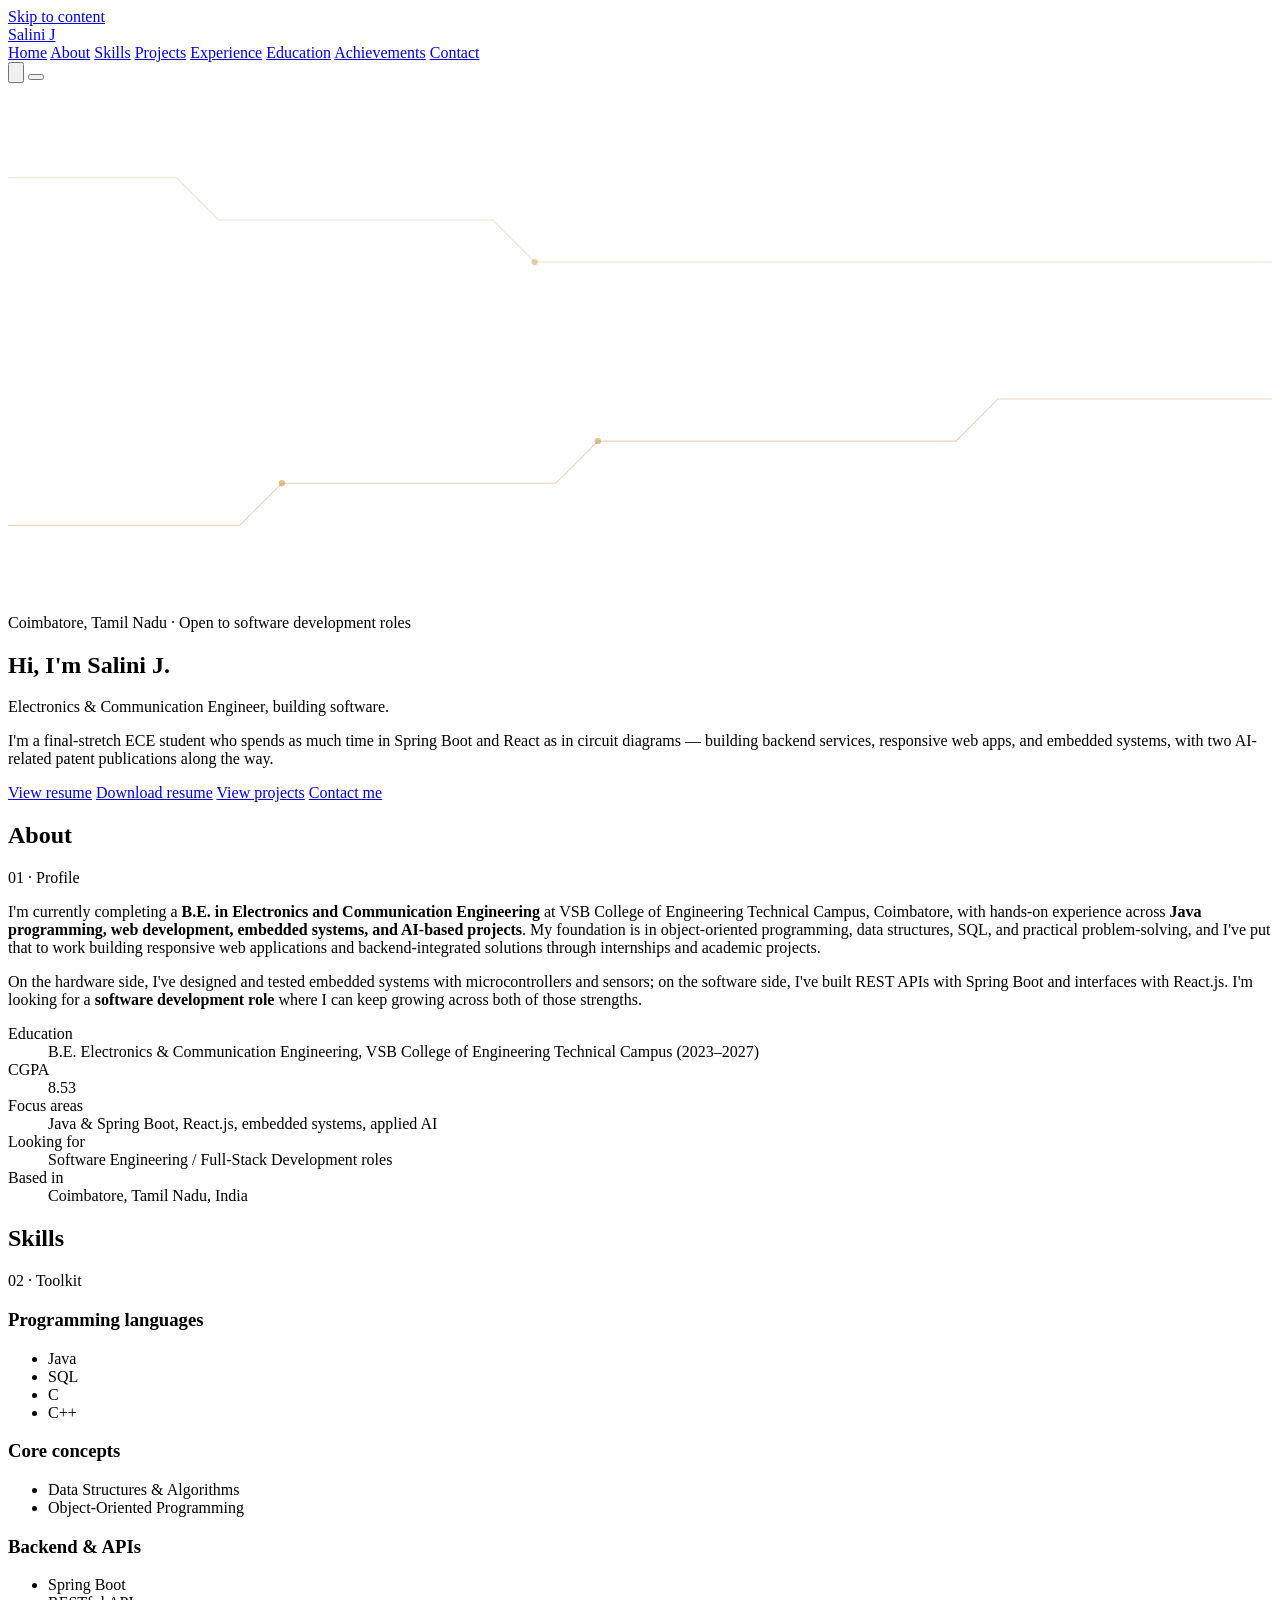
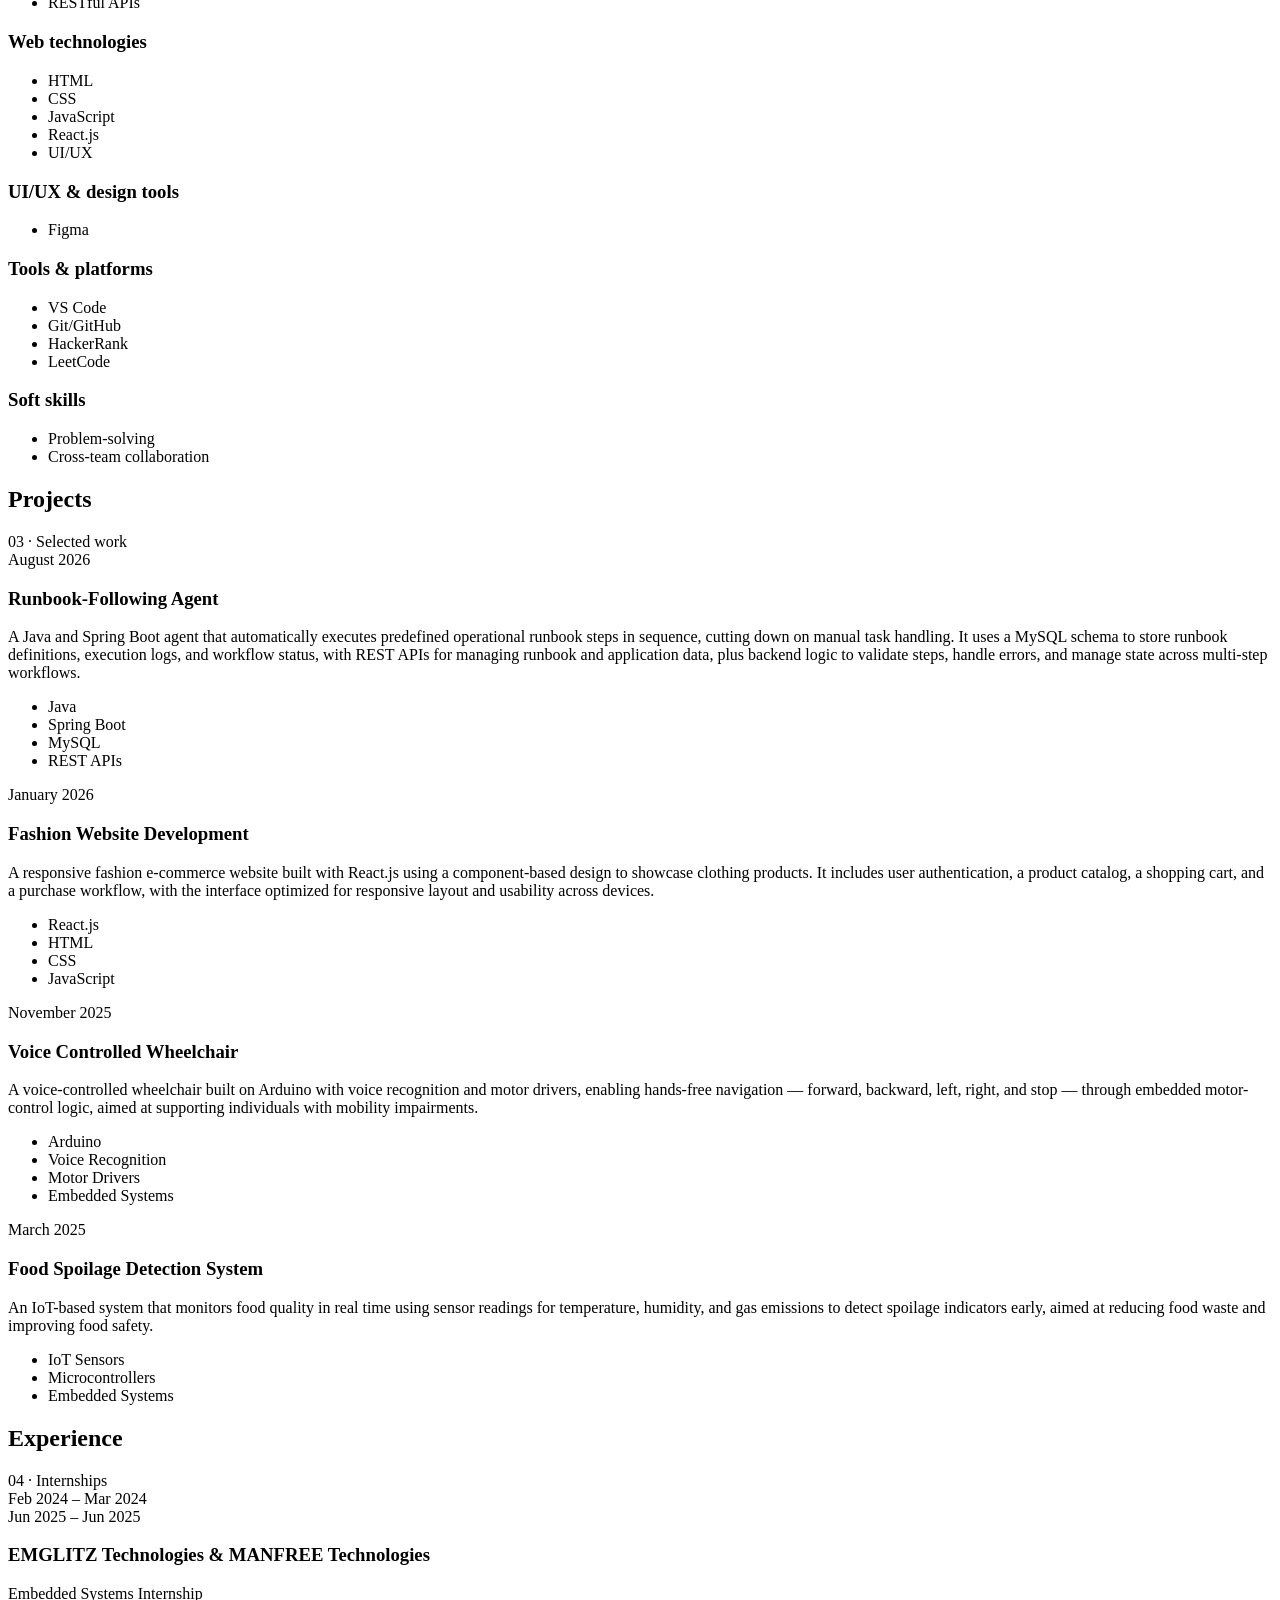
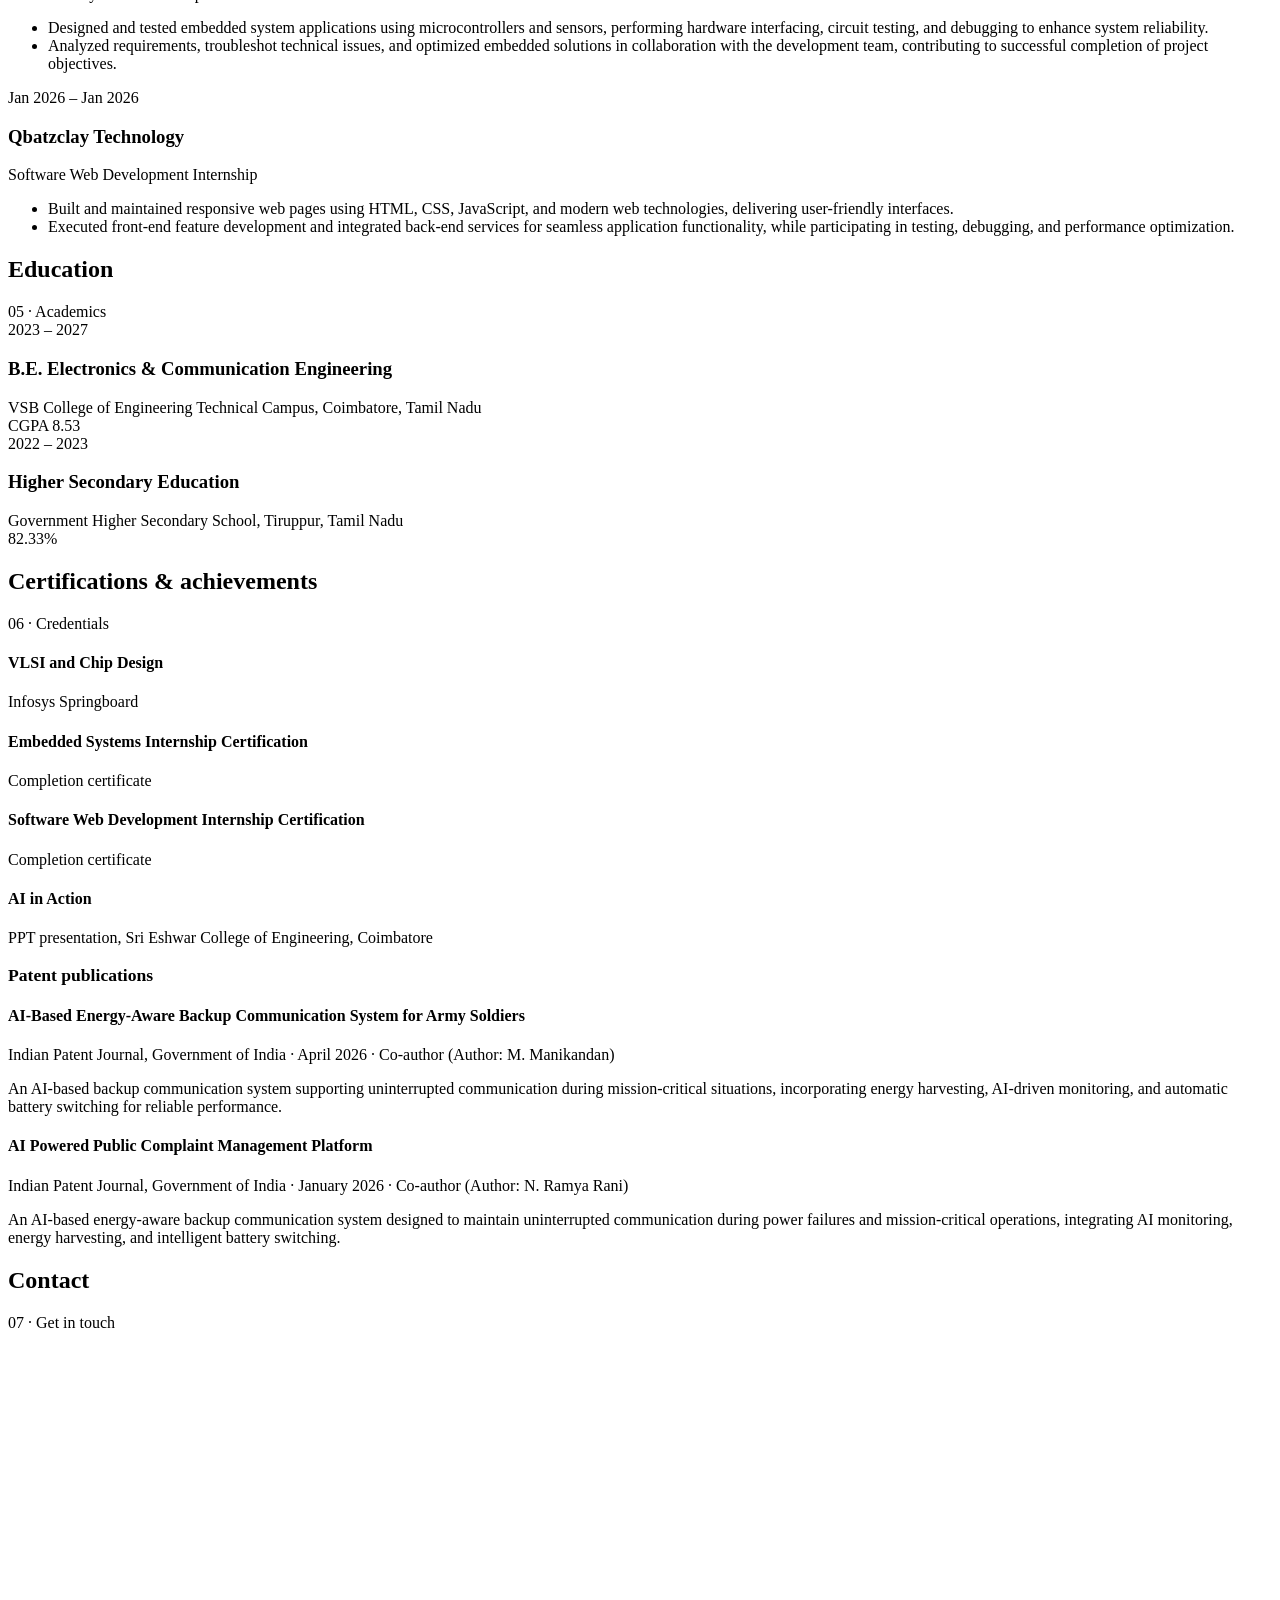
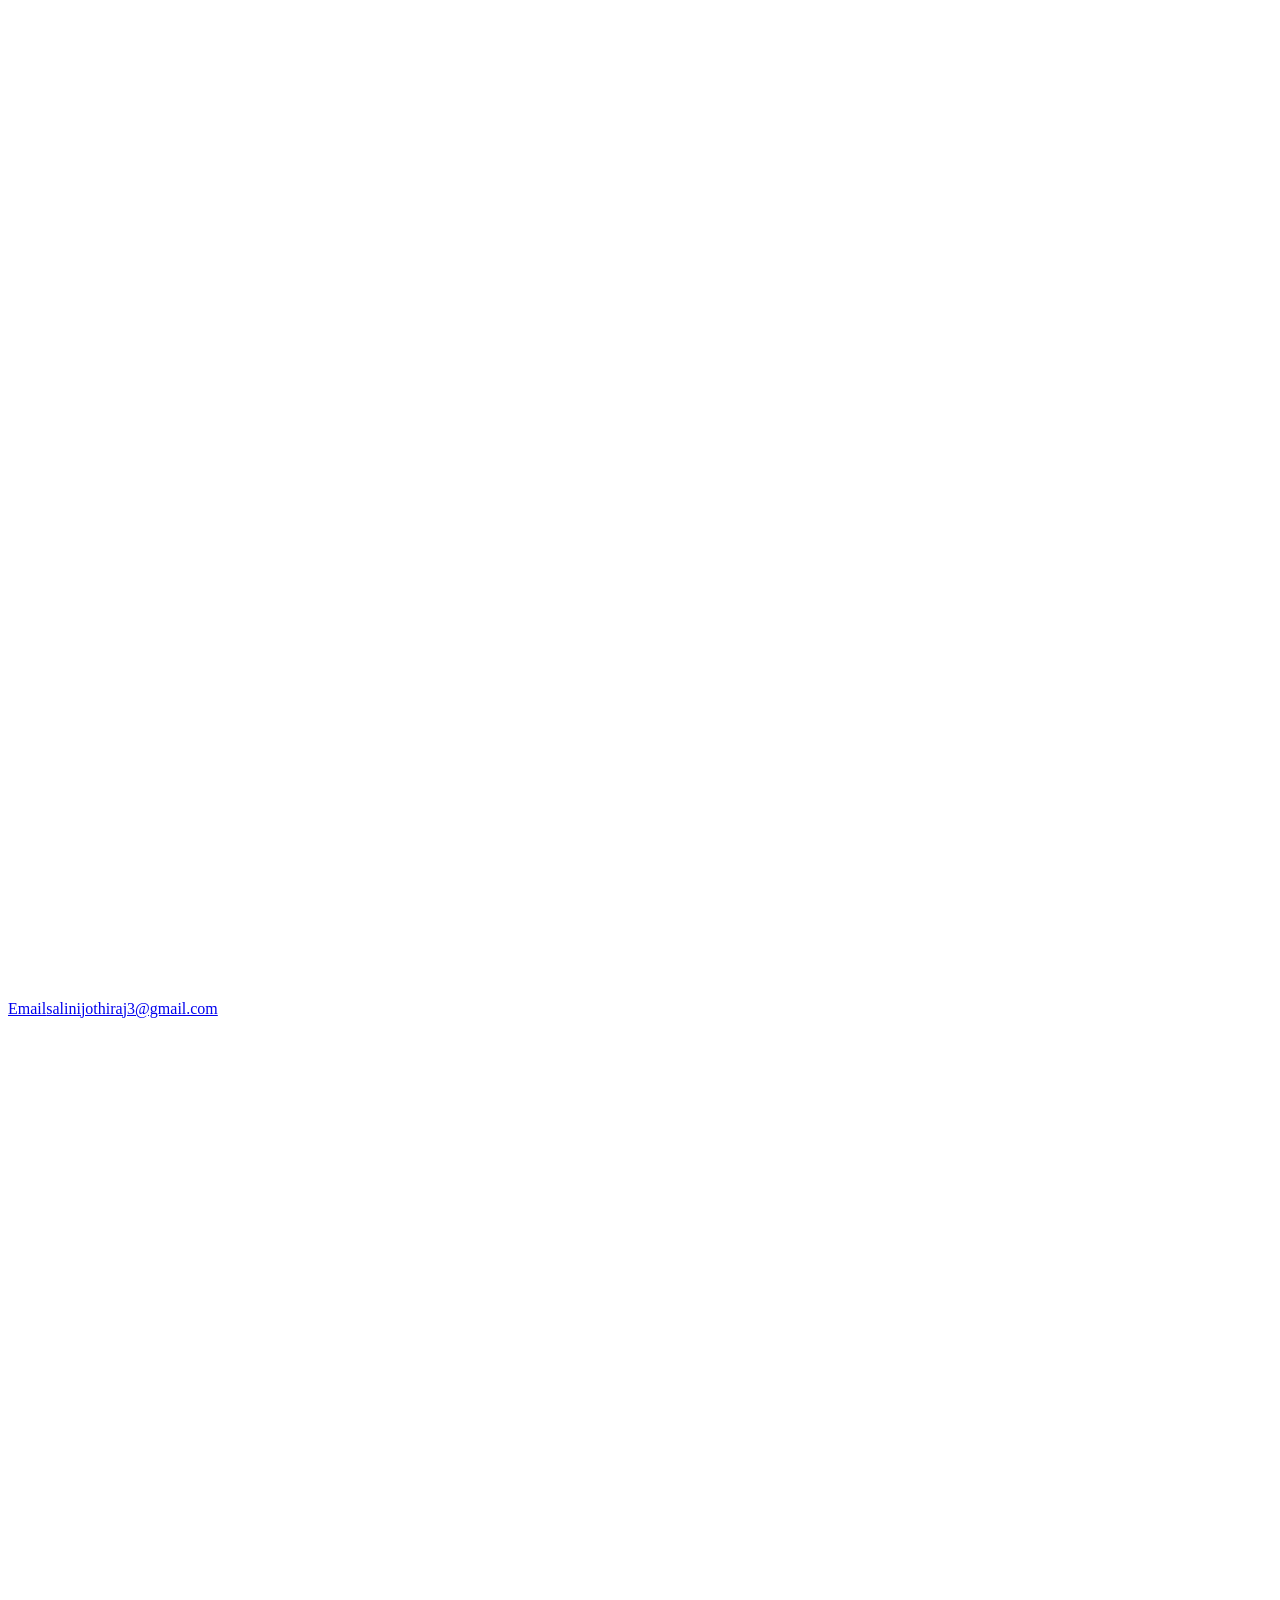
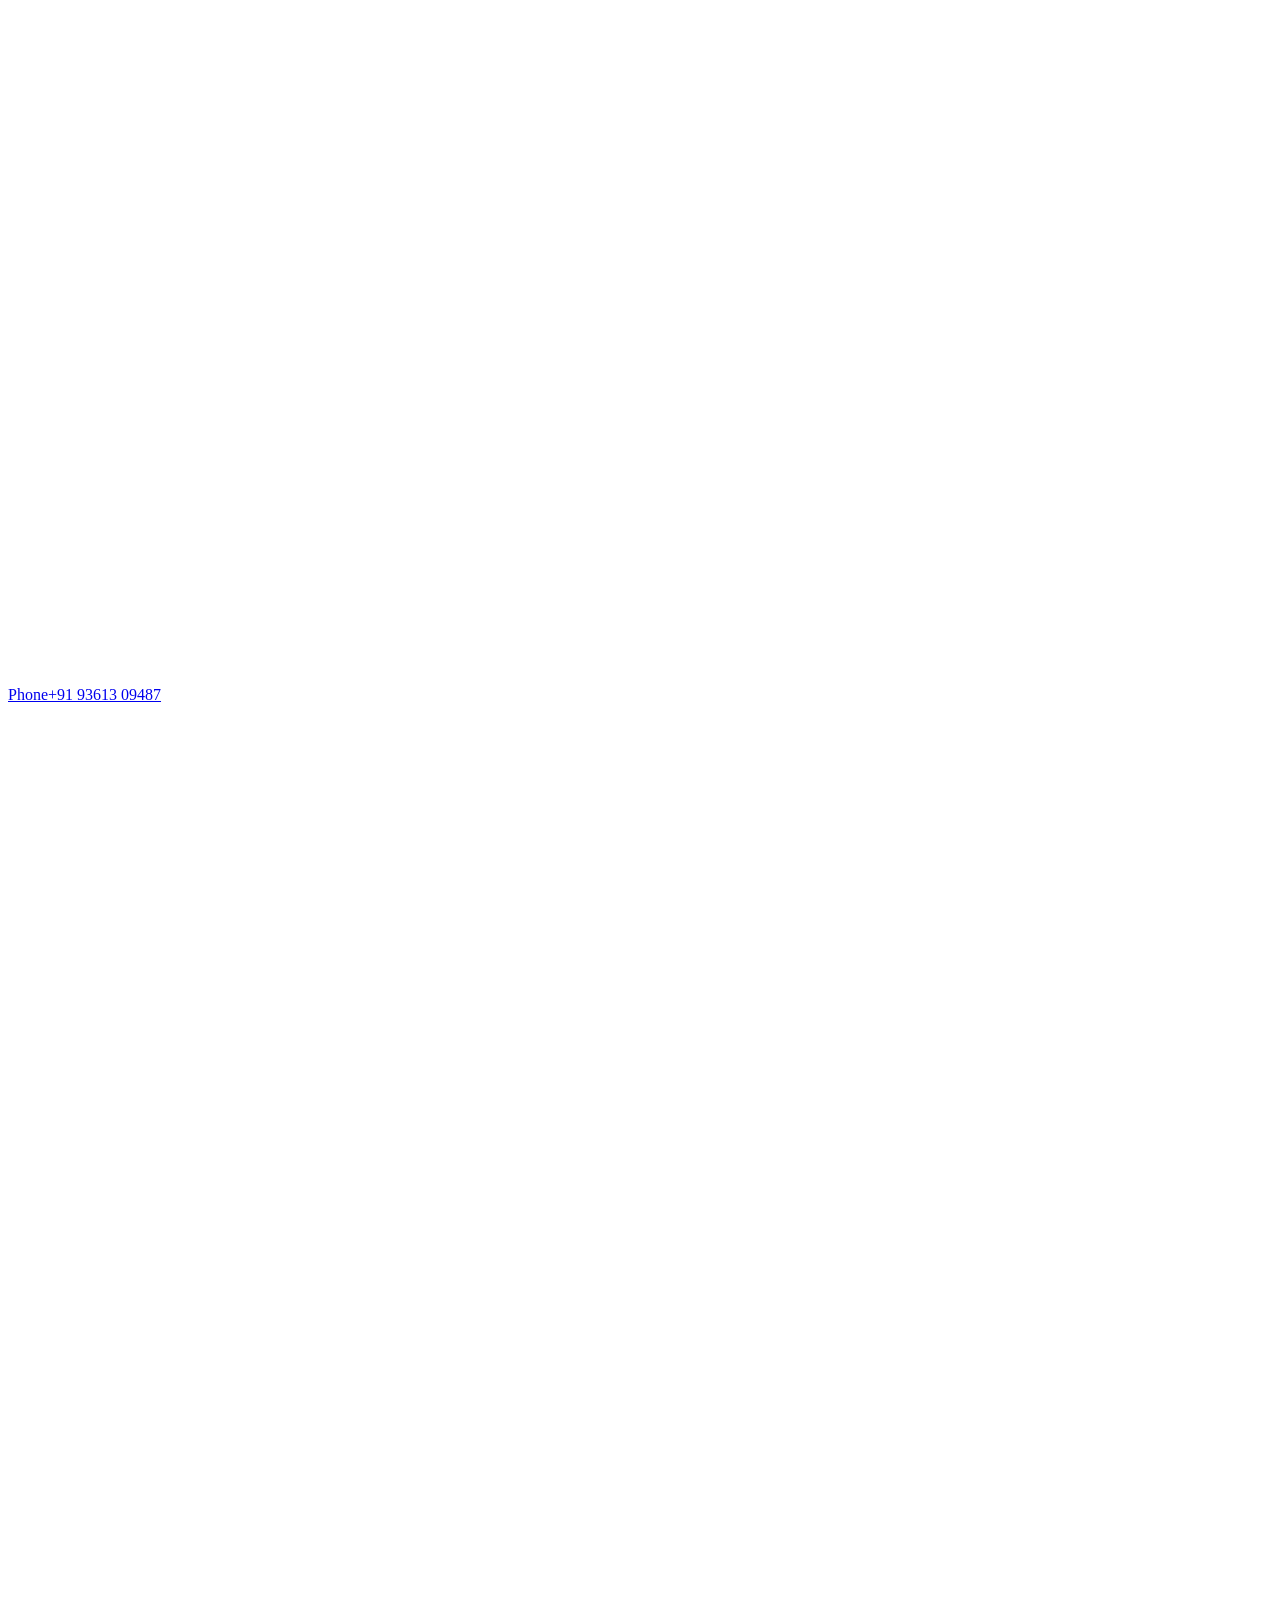
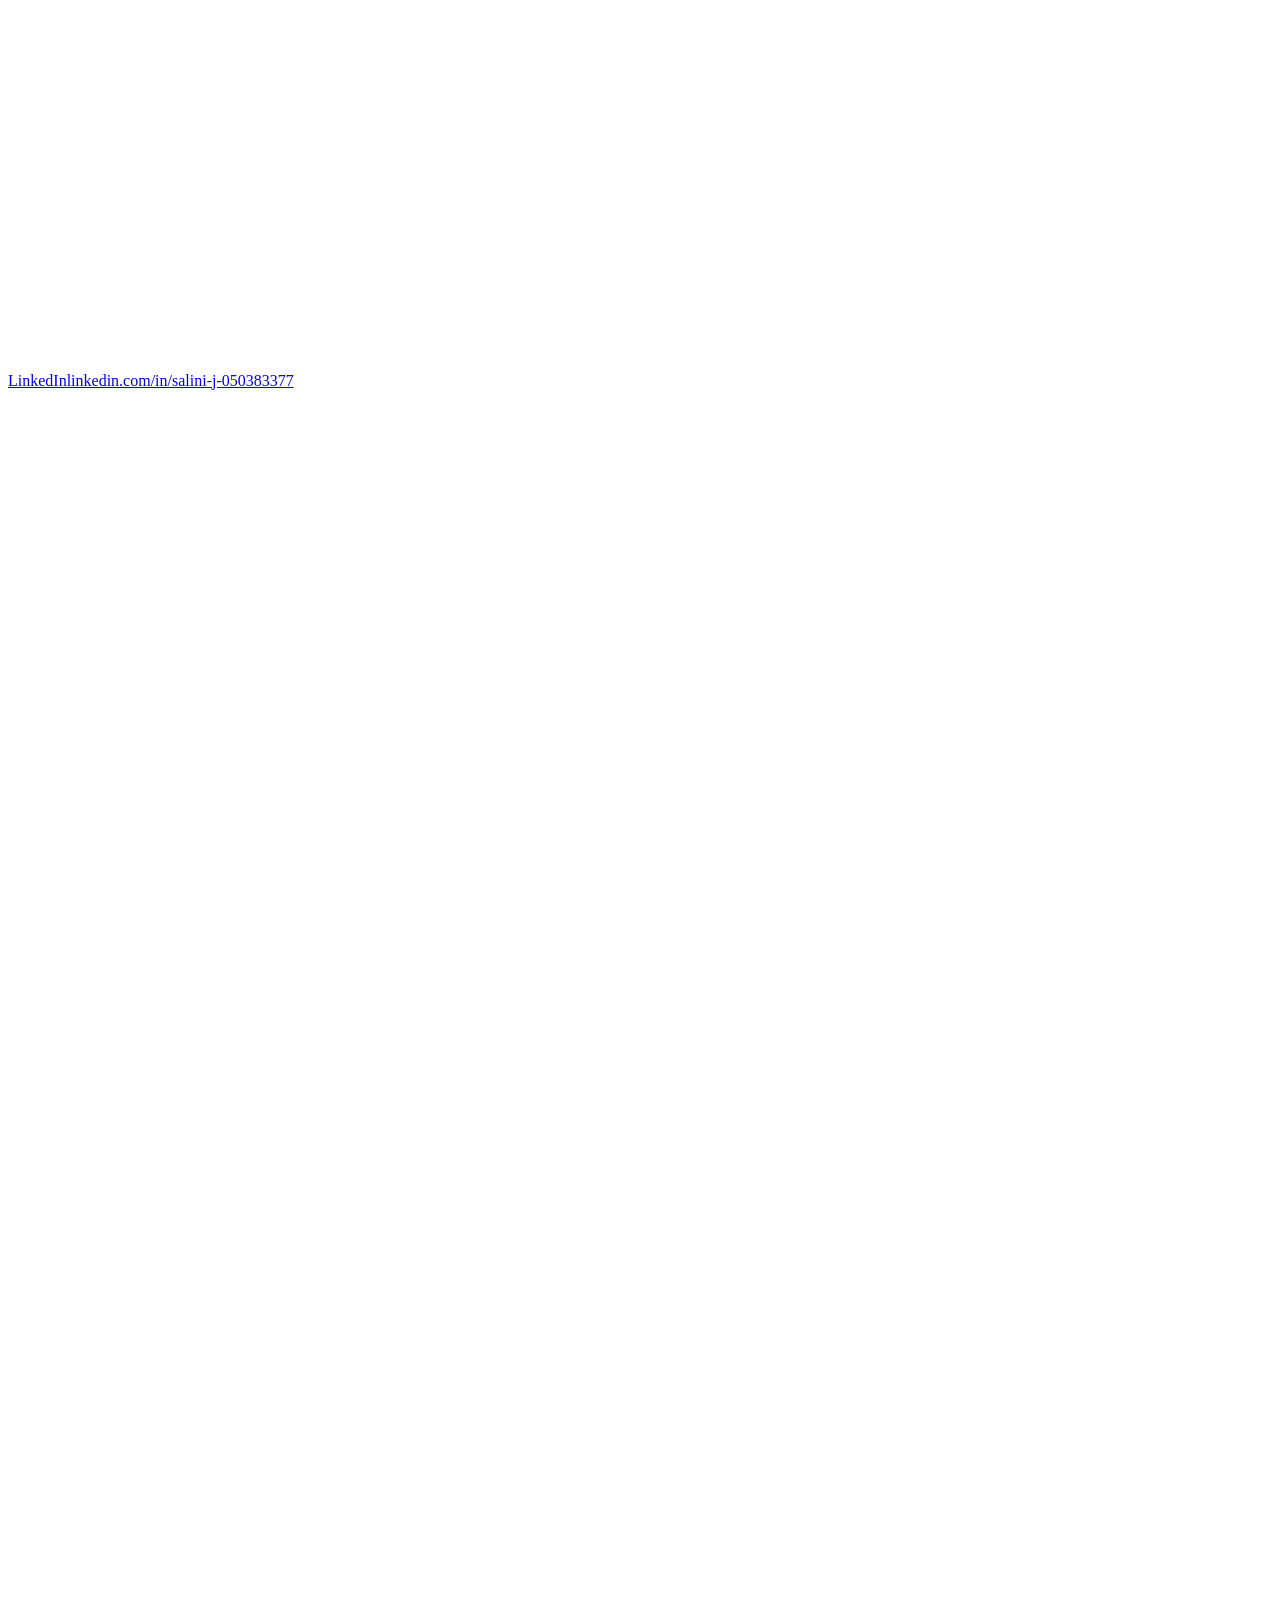
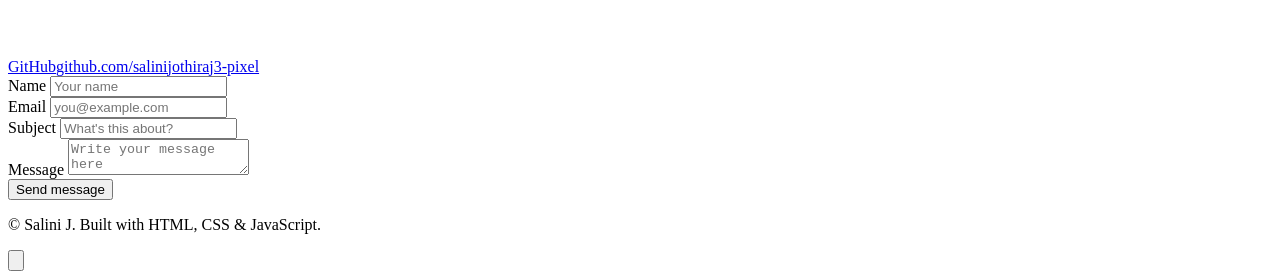
==== commit f165f96e: "Add files via upload" ====
--- a/index.html
+++ b/index.html
@@ -3,957 +3,497 @@
 <head>
 <meta charset="UTF-8">
 <meta name="viewport" content="width=device-width, initial-scale=1.0">
-<title>Salini J — Electronics &amp; Communication Engineer / Embedded &amp; Full-Stack Developer</title>
-<meta name="description" content="Portfolio of Salini J, an Electronics and Communication Engineering student specializing in embedded systems, IoT, and full-stack web development. Explore projects, patents, and experience.">
-<meta name="keywords" content="Salini J, Embedded Systems Engineer, ECE Student, IoT Developer, React Developer, Arduino, VLSI, Portfolio">
+<title>Salini J — Electronics &amp; Communication Engineer, Software Developer</title>
+<meta name="description" content="Portfolio of Salini J, an Electronics and Communication Engineering student building Java/Spring Boot backends, React.js web apps, and embedded systems projects.">
+<meta name="keywords" content="Salini J, Software Developer, Java Developer, Spring Boot, React.js, Embedded Systems, ECE Engineer, Coimbatore">
 <meta name="author" content="Salini J">
-<meta property="og:title" content="Salini J — Embedded Systems &amp; Full-Stack Developer">
-<meta property="og:description" content="Engineering intelligent systems at the intersection of hardware and code.">
+<link rel="canonical" href="https://YOUR-DOMAIN-HERE.com/">
+
+<!-- Open Graph -->
 <meta property="og:type" content="website">
-<link rel="icon" href="data:image/svg+xml,%3Csvg xmlns='http://www.w3.org/2000/svg' viewBox='0 0 100 100'%3E%3Crect width='100' height='100' rx='20' fill='%230D1117'/%3E%3Ccircle cx='30' cy='30' r='6' fill='%235EEAD4'/%3E%3Ccircle cx='70' cy='70' r='6' fill='%23F5A623'/%3E%3Cpath d='M30 30 L30 60 L70 60 L70 70' stroke='%235EEAD4' stroke-width='4' fill='none'/%3E%3C/svg%3E">
+<meta property="og:title" content="Salini J — Electronics & Communication Engineer, Software Developer">
+<meta property="og:description" content="Java, Spring Boot, React.js and embedded-systems projects, internships, and patent publications.">
+<meta property="og:url" content="https://YOUR-DOMAIN-HERE.com/">
+
+<link rel="icon" type="image/svg+xml" href="assets/favicon.svg">
+
 <link rel="preconnect" href="https://fonts.googleapis.com">
 <link rel="preconnect" href="https://fonts.gstatic.com" crossorigin>
-<link href="https://fonts.googleapis.com/css2?family=Space+Grotesk:wght@500;600;700&family=Inter:wght@400;500;600;700&family=JetBrains+Mono:wght@400;500;600&display=swap" rel="stylesheet">
-<style>
-/* ===================== DESIGN TOKENS ===================== */
-:root{
-  --bg:#0A0F16;
-  --surface:#111926;
-  --surface-2:#161F2E;
-  --border:rgba(148,171,196,0.14);
-  --text:#E7EEF5;
-  --text-muted:#8FA0B3;
-  --accent:#5EEAD4;
-  --accent-dim:rgba(94,234,212,0.14);
-  --amber:#F5A623;
-  --amber-dim:rgba(245,166,35,0.14);
-  --danger:#F87171;
-  --font-display:'Space Grotesk', sans-serif;
-  --font-body:'Inter', sans-serif;
-  --font-mono:'JetBrains Mono', monospace;
-  --radius:14px;
-  --shadow: 0 20px 60px -20px rgba(0,0,0,0.6);
-  --trace-color: rgba(94,234,212,0.35);
+<link href="https://fonts.googleapis.com/css2?family=Space+Grotesk:wght@500;600;700&family=IBM+Plex+Sans:wght@400;500;600&display=swap" rel="stylesheet">
+
+<link rel="stylesheet" href="style.css">
+
+<script type="application/ld+json">
+{
+  "@context": "https://schema.org",
+  "@type": "Person",
+  "name": "Salini J",
+  "jobTitle": "Electronics and Communication Engineering Student & Software Developer",
+  "email": "mailto:salinijothiraj3@gmail.com",
+  "telephone": "+91-9361309487",
+  "url": "https://YOUR-DOMAIN-HERE.com/",
+  "sameAs": [
+    "https://www.linkedin.com/in/salini-j-050383377",
+    "https://github.com/salinijothiraj3-pixel"
+  ],
+  "alumniOf": {
+    "@type": "CollegeOrUniversity",
+    "name": "VSB College of Engineering Technical Campus"
+  }
 }
-[data-theme="light"]{
-  --bg:#F3F6F8;
-  --surface:#FFFFFF;
-  --surface-2:#EBF0F3;
-  --border:rgba(20,40,60,0.10);
-  --text:#0E1B26;
-  --text-muted:#54697C;
-  --accent:#0E9E88;
-  --accent-dim:rgba(14,158,136,0.10);
-  --amber:#C97A12;
-  --amber-dim:rgba(201,122,18,0.10);
-  --shadow: 0 20px 50px -25px rgba(15,35,55,0.25);
-  --trace-color: rgba(14,158,136,0.25);
-}
-
-*{margin:0;padding:0;box-sizing:border-box;}
-html{scroll-behavior:smooth;}
-body{
-  background:var(--bg);
-  color:var(--text);
-  font-family:var(--font-body);
-  line-height:1.6;
-  -webkit-font-smoothing:antialiased;
-  transition:background .4s ease, color .4s ease;
-  overflow-x:hidden;
-}
-img{max-width:100%;display:block;}
-a{color:inherit;text-decoration:none;}
-ul{list-style:none;}
-section{position:relative;padding:120px 8vw;max-width:1280px;margin:0 auto;}
-@media (max-width:900px){ section{padding:90px 6vw;} }
-.eyebrow{
-  font-family:var(--font-mono);
-  font-size:0.75rem;
-  letter-spacing:0.18em;
-  text-transform:uppercase;
-  color:var(--accent);
-  display:flex;
-  align-items:center;
-  gap:10px;
-  margin-bottom:18px;
-}
-.eyebrow::before{
-  content:'';
-  width:22px;height:1px;
-  background:var(--accent);
-}
-h1,h2,h3,h4{font-family:var(--font-display);letter-spacing:-0.01em;font-weight:600;}
-h2.section-title{font-size:clamp(1.8rem,3.4vw,2.6rem);margin-bottom:12px;}
-.section-sub{color:var(--text-muted);max-width:60ch;margin-bottom:56px;font-size:1.02rem;}
-.mono{font-family:var(--font-mono);}
-
-/* ===================== SCROLL PROGRESS TRACE (signature element) ===================== */
-#trace-spine{
-  position:fixed;
-  left:28px;
-  top:0;
-  bottom:0;
-  width:2px;
-  z-index:40;
-  display:flex;
-  flex-direction:column;
-  align-items:center;
-  pointer-events:none;
-}
-@media (max-width:1100px){ #trace-spine{display:none;} }
-#trace-spine .line{
-  position:absolute;
-  top:0;left:0;right:0;bottom:0;
-  width:2px;
-  background:linear-gradient(to bottom, transparent, var(--trace-color) 8%, var(--trace-color) 92%, transparent);
-  margin:0 auto;
-}
-#trace-spine .node{
-  position:absolute;
-  width:11px;height:11px;
-  border-radius:50%;
-  background:var(--surface);
-  border:2px solid var(--border);
-  left:50%;
-  transform:translateX(-50%);
-  transition:border-color .3s ease, background .3s ease, box-shadow .3s ease;
-  pointer-events:auto;
-}
-#trace-spine .node.active{
-  border-color:var(--accent);
-  background:var(--accent);
-  box-shadow:0 0 14px 2px var(--accent-dim), 0 0 0 4px var(--accent-dim);
-}
-#trace-spine .node span{
-  position:absolute;
-  left:20px;top:50%;
-  transform:translateY(-50%);
-  font-family:var(--font-mono);
-  font-size:0.68rem;
-  color:var(--text-muted);
-  white-space:nowrap;
-  opacity:0;
-  transition:opacity .25s ease;
-}
-#trace-spine .node.active span{opacity:1;color:var(--accent);}
-
-/* ===================== NAV ===================== */
-header{
-  position:fixed;
-  top:0;left:0;right:0;
-  z-index:50;
-  backdrop-filter:blur(14px) saturate(140%);
-  background:color-mix(in srgb, var(--bg) 78%, transparent);
-  border-bottom:1px solid var(--border);
-}
-.nav-wrap{
-  max-width:1280px;margin:0 auto;
-  padding:16px 8vw;
-  display:flex;align-items:center;justify-content:space-between;
-}
-.logo{
-  font-family:var(--font-mono);
-  font-weight:600;
-  font-size:1rem;
-  display:flex;align-items:center;gap:8px;
-}
-.logo .dot{width:8px;height:8px;border-radius:50%;background:var(--accent);box-shadow:0 0 10px 2px var(--accent-dim);}
-nav ul{display:flex;gap:32px;}
-nav a{
-  font-size:0.88rem;color:var(--text-muted);
-  position:relative;
-  transition:color .2s ease;
-}
-nav a::after{
-  content:'';position:absolute;left:0;bottom:-6px;width:0;height:1px;background:var(--accent);
-  transition:width .25s ease;
-}
-nav a:hover{color:var(--text);}
-nav a:hover::after{width:100%;}
-.nav-right{display:flex;align-items:center;gap:16px;}
-.theme-toggle{
-  width:42px;height:24px;border-radius:20px;
-  background:var(--surface-2);
-  border:1px solid var(--border);
-  position:relative;cursor:pointer;
-  flex-shrink:0;
-}
-.theme-toggle::after{
-  content:'';position:absolute;top:2px;left:2px;
-  width:18px;height:18px;border-radius:50%;
-  background:var(--accent);
-  transition:transform .3s ease;
-}
-[data-theme="light"] .theme-toggle::after{transform:translateX(18px);}
-.btn{
-  font-family:var(--font-mono);
-  font-size:0.82rem;
-  padding:11px 22px;
-  border-radius:8px;
-  border:1px solid var(--border);
-  cursor:pointer;
-  display:inline-flex;align-items:center;gap:8px;
-  transition:all .25s ease;
-  background:transparent;
-  color:var(--text);
-}
-.btn-primary{
-  background:var(--accent);
-  border-color:var(--accent);
-  color:#062019;
-  font-weight:600;
-}
-.btn-primary:hover{filter:brightness(1.08);transform:translateY(-2px);box-shadow:0 10px 24px -10px var(--accent-dim);}
-.btn-ghost:hover{border-color:var(--accent);color:var(--accent);transform:translateY(-2px);}
-.nav-cta{display:none;}
-@media (min-width:700px){ .nav-cta{display:inline-flex;} }
-.hamburger{display:none;background:none;border:none;color:var(--text);font-size:1.4rem;cursor:pointer;}
-@media (max-width:700px){
-  nav ul{display:none;}
-  .hamburger{display:block;}
-}
-.mobile-menu{
-  display:none;
-  flex-direction:column;
-  padding:12px 6vw 20px;
-  border-top:1px solid var(--border);
-  background:var(--bg);
-}
-.mobile-menu.open{display:flex;}
-.mobile-menu a{padding:12px 0;border-bottom:1px solid var(--border);color:var(--text-muted);font-size:0.95rem;}
-
-/* ===================== HERO ===================== */
-#hero{
-  min-height:100vh;
-  display:flex;
-  align-items:center;
-  padding-top:140px;
-  position:relative;
-}
-.hero-grid{
-  display:grid;grid-template-columns:1.15fr 0.85fr;gap:60px;align-items:center;width:100%;
-}
-@media (max-width:900px){ .hero-grid{grid-template-columns:1fr;} }
-.hero-name{
-  font-size:clamp(2.6rem,6vw,4.6rem);
-  line-height:1.02;
-  margin-bottom:18px;
-}
-.hero-name .accent-word{color:var(--accent);}
-.hero-title{
-  font-family:var(--font-mono);
-  font-size:clamp(0.95rem,1.6vw,1.1rem);
-  color:var(--text-muted);
-  margin-bottom:24px;
-  letter-spacing:0.02em;
-}
-.hero-tagline{
-  font-size:1.15rem;
-  color:var(--text-muted);
-  max-width:52ch;
-  margin-bottom:38px;
-}
-.hero-ctas{display:flex;gap:14px;flex-wrap:wrap;margin-bottom:44px;}
-.hero-meta{display:flex;gap:28px;flex-wrap:wrap;}
-.hero-meta div{font-family:var(--font-mono);font-size:0.78rem;color:var(--text-muted);}
-.hero-meta strong{display:block;color:var(--text);font-size:1.5rem;font-family:var(--font-display);}
-
-/* Circuit visual */
-.chip-visual{
-  position:relative;
-  aspect-ratio:1/1;
-  display:flex;align-items:center;justify-content:center;
-}
-.chip-visual svg{width:100%;height:100%;}
-.chip-core{
-  fill:var(--surface);
-  stroke:var(--border);
-}
-.trace-path{
-  stroke:var(--accent);
-  stroke-width:1.6;
-  fill:none;
-  stroke-dasharray:8 6;
-  animation:dash 30s linear infinite;
-  opacity:0.75;
-}
-.trace-path.alt{stroke:var(--amber);animation-duration:22s;animation-direction:reverse;opacity:0.6;}
-@keyframes dash{ to{ stroke-dashoffset:-1000; } }
-.pad{fill:var(--accent);}
-.pad.amber{fill:var(--amber);}
-@media (prefers-reduced-motion: reduce){
-  .trace-path{animation:none;}
-  html{scroll-behavior:auto;}
-}
-
-/* ===================== ABOUT ===================== */
-.about-grid{display:grid;grid-template-columns:1fr 1fr;gap:60px;align-items:start;}
-@media (max-width:850px){ .about-grid{grid-template-columns:1fr;gap:36px;} }
-.about-text p{color:var(--text-muted);margin-bottom:18px;font-size:1.02rem;}
-.about-text strong{color:var(--text);}
-.strengths{display:flex;flex-direction:column;gap:18px;}
-.strength-card{
-  background:var(--surface);
-  border:1px solid var(--border);
-  border-radius:var(--radius);
-  padding:20px 22px;
-  display:flex;gap:16px;align-items:flex-start;
-  transition:transform .25s ease, border-color .25s ease;
-}
-.strength-card:hover{transform:translateX(4px);border-color:var(--accent);}
-.strength-icon{
-  font-family:var(--font-mono);color:var(--accent);
-  font-size:0.85rem;
-  width:36px;height:36px;flex-shrink:0;
-  display:flex;align-items:center;justify-content:center;
-  border:1px solid var(--border);border-radius:8px;
-}
-.strength-card h4{font-size:0.98rem;margin-bottom:4px;}
-.strength-card p{color:var(--text-muted);font-size:0.9rem;margin:0;}
-
-/* ===================== SKILLS ===================== */
-.skills-grid{display:grid;grid-template-columns:repeat(2,1fr);gap:28px;}
-@media (max-width:850px){ .skills-grid{grid-template-columns:1fr;} }
-.skill-cat{
-  background:var(--surface);
-  border:1px solid var(--border);
-  border-radius:var(--radius);
-  padding:28px;
-}
-.skill-cat h3{font-size:1.02rem;margin-bottom:20px;display:flex;align-items:center;gap:10px;}
-.skill-cat h3::before{content:'';width:8px;height:8px;border-radius:2px;background:var(--accent);transform:rotate(45deg);}
-.skill-row{margin-bottom:16px;}
-.skill-row:last-child{margin-bottom:0;}
-.skill-row .label{display:flex;justify-content:space-between;font-size:0.85rem;margin-bottom:7px;}
-.skill-row .label span:last-child{color:var(--text-muted);font-family:var(--font-mono);font-size:0.72rem;}
-.meter{height:6px;border-radius:4px;background:var(--surface-2);overflow:hidden;}
-.meter i{
-  display:block;height:100%;border-radius:4px;
-  background:linear-gradient(90deg,var(--accent),var(--amber));
-  width:0%;
-  transition:width 1.1s cubic-bezier(.16,.84,.44,1);
-}
-.tag-cloud{display:flex;flex-wrap:wrap;gap:10px;}
-.tag{
-  font-family:var(--font-mono);font-size:0.78rem;
-  padding:7px 13px;border-radius:20px;
-  border:1px solid var(--border);
-  color:var(--text-muted);
-  transition:all .2s ease;
-}
-.tag:hover{border-color:var(--amber);color:var(--amber);}
-
-/* ===================== EXPERIENCE ===================== */
-.timeline{position:relative;padding-left:34px;}
-.timeline::before{
-  content:'';position:absolute;left:6px;top:6px;bottom:6px;width:1px;
-  background:linear-gradient(to bottom, var(--accent), var(--border));
-}
-.tl-item{position:relative;padding-bottom:46px;}
-.tl-item:last-child{padding-bottom:0;}
-.tl-item::before{
-  content:'';position:absolute;left:-34px;top:4px;
-  width:13px;height:13px;border-radius:50%;
-  background:var(--bg);border:2px solid var(--accent);
-}
-.tl-header{display:flex;justify-content:space-between;flex-wrap:wrap;gap:8px;margin-bottom:6px;}
-.tl-role{font-size:1.1rem;font-family:var(--font-display);font-weight:600;}
-.tl-org{color:var(--accent);font-size:0.92rem;margin-bottom:10px;}
-.tl-date{font-family:var(--font-mono);font-size:0.75rem;color:var(--text-muted);white-space:nowrap;}
-.tl-item ul{color:var(--text-muted);font-size:0.94rem;padding-left:18px;}
-.tl-item li{margin-bottom:6px;list-style:disc;}
-
-/* ===================== PROJECTS ===================== */
-.projects-grid{display:grid;grid-template-columns:repeat(2,1fr);gap:26px;}
-@media (max-width:850px){ .projects-grid{grid-template-columns:1fr;} }
-.chip-card{
-  background:var(--surface);
-  border:1px solid var(--border);
-  border-radius:var(--radius);
-  padding:28px;
-  position:relative;
-  transition:transform .3s ease, border-color .3s ease, box-shadow .3s ease;
-}
-.chip-card:hover{transform:translateY(-6px);border-color:var(--accent);box-shadow:var(--shadow);}
-.chip-card::before,.chip-card::after{
-  content:'';position:absolute;
-  width:18px;height:2px;background:var(--border);
-}
-.chip-card::before{left:-18px;top:26px;}
-.chip-card::after{right:-18px;top:26px;}
-.chip-top{display:flex;justify-content:space-between;align-items:flex-start;margin-bottom:14px;}
-.chip-top h3{font-size:1.15rem;}
-.chip-date{font-family:var(--font-mono);font-size:0.7rem;color:var(--text-muted);}
-.chip-card p.problem{color:var(--text-muted);font-size:0.92rem;margin-bottom:14px;}
-.chip-stack{display:flex;flex-wrap:wrap;gap:8px;margin-bottom:16px;}
-.chip-stack span{
-  font-family:var(--font-mono);font-size:0.7rem;
-  padding:4px 10px;border-radius:5px;
-  background:var(--accent-dim);color:var(--accent);
-}
-.chip-card ul{padding-left:16px;color:var(--text-muted);font-size:0.88rem;}
-.chip-card li{margin-bottom:5px;list-style:disc;}
-.chip-links{display:flex;gap:14px;margin-top:16px;}
-.chip-links a{font-family:var(--font-mono);font-size:0.76rem;color:var(--amber);border-bottom:1px dotted var(--amber);}
-
-/* ===================== PATENTS ===================== */
-.patent-grid{display:grid;grid-template-columns:repeat(2,1fr);gap:22px;}
-@media (max-width:850px){ .patent-grid{grid-template-columns:1fr;} }
-.patent-card{
-  border:1px solid var(--border);
-  background:var(--surface);
-  border-radius:var(--radius);
-  padding:24px;
-  border-left:3px solid var(--amber);
-}
-.patent-card h4{font-size:1rem;margin-bottom:6px;}
-.patent-meta{font-family:var(--font-mono);font-size:0.72rem;color:var(--amber);margin-bottom:10px;}
-.patent-card p{color:var(--text-muted);font-size:0.88rem;}
-
-/* ===================== EDUCATION ===================== */
-.edu-grid{display:grid;grid-template-columns:1fr 1fr;gap:24px;}
-@media (max-width:850px){ .edu-grid{grid-template-columns:1fr;} }
-.edu-card{
-  background:var(--surface);border:1px solid var(--border);border-radius:var(--radius);padding:26px;
-}
-.edu-card h4{font-size:1.05rem;margin-bottom:4px;}
-.edu-loc{color:var(--text-muted);font-size:0.85rem;margin-bottom:12px;}
-.edu-degree{font-size:0.92rem;margin-bottom:10px;}
-.edu-stat{
-  display:inline-flex;align-items:center;gap:8px;
-  font-family:var(--font-mono);font-size:0.78rem;
-  background:var(--accent-dim);color:var(--accent);
-  padding:6px 12px;border-radius:20px;
-}
-
-/* ===================== CERTS ===================== */
-.cert-list{display:grid;grid-template-columns:repeat(3,1fr);gap:20px;}
-@media (max-width:850px){ .cert-list{grid-template-columns:1fr;} }
-.cert-item{
-  background:var(--surface);border:1px solid var(--border);border-radius:var(--radius);
-  padding:22px;display:flex;flex-direction:column;gap:10px;
-}
-.cert-icon{
-  width:38px;height:38px;border-radius:8px;
-  background:var(--amber-dim);color:var(--amber);
-  display:flex;align-items:center;justify-content:center;
-  font-family:var(--font-mono);font-size:0.85rem;
-}
-.cert-item h4{font-size:0.94rem;}
-.cert-item p{font-size:0.8rem;color:var(--text-muted);}
-
-/* ===================== CONTACT ===================== */
-.contact-grid{display:grid;grid-template-columns:0.9fr 1.1fr;gap:60px;}
-@media (max-width:850px){ .contact-grid{grid-template-columns:1fr;gap:40px;} }
-.contact-list{display:flex;flex-direction:column;gap:16px;margin-top:26px;}
-.contact-row{
-  display:flex;align-items:center;gap:14px;
-  padding:16px 18px;border:1px solid var(--border);border-radius:10px;
-  background:var(--surface);
-  transition:border-color .2s ease, transform .2s ease;
-}
-.contact-row:hover{border-color:var(--accent);transform:translateX(4px);}
-.contact-row .ic{
-  width:34px;height:34px;border-radius:8px;background:var(--accent-dim);color:var(--accent);
-  display:flex;align-items:center;justify-content:center;font-family:var(--font-mono);font-size:0.8rem;flex-shrink:0;
-}
-.contact-row div span{display:block;font-size:0.7rem;color:var(--text-muted);font-family:var(--font-mono);text-transform:uppercase;letter-spacing:0.06em;}
-.contact-row div strong{font-size:0.95rem;font-weight:500;}
-form{display:flex;flex-direction:column;gap:16px;}
-.form-row{display:grid;grid-template-columns:1fr 1fr;gap:16px;}
-@media (max-width:600px){ .form-row{grid-template-columns:1fr;} }
-input,textarea{
-  width:100%;
-  background:var(--surface);
-  border:1px solid var(--border);
-  border-radius:8px;
-  padding:14px 16px;
-  color:var(--text);
-  font-family:var(--font-body);
-  font-size:0.92rem;
-  outline:none;
-  transition:border-color .2s ease;
-}
-input:focus,textarea:focus{border-color:var(--accent);}
-textarea{resize:vertical;min-height:120px;}
-::placeholder{color:var(--text-muted);}
-.form-note{font-size:0.78rem;color:var(--text-muted);margin-top:-4px;}
-
-/* ===================== FOOTER ===================== */
-footer{
-  border-top:1px solid var(--border);
-  padding:36px 8vw;
-  display:flex;justify-content:space-between;align-items:center;flex-wrap:wrap;gap:14px;
-  font-size:0.82rem;color:var(--text-muted);
-}
-footer .socials{display:flex;gap:18px;}
-footer .socials a{transition:color .2s ease;}
-footer .socials a:hover{color:var(--accent);}
-
-/* ===================== SCROLL TOP ===================== */
-#scroll-top{
-  position:fixed;
-  bottom:28px;right:28px;
-  width:46px;height:46px;
-  border-radius:50%;
-  background:var(--surface);
-  border:1px solid var(--border);
-  color:var(--text);
-  display:flex;align-items:center;justify-content:center;
-  cursor:pointer;
-  z-index:45;
-  opacity:0;pointer-events:none;
-  transform:translateY(10px);
-  transition:all .3s ease;
-}
-#scroll-top.visible{opacity:1;pointer-events:auto;transform:translateY(0);}
-#scroll-top:hover{border-color:var(--accent);color:var(--accent);}
-
-/* reveal on scroll */
-.reveal{opacity:0;transform:translateY(22px);transition:opacity .7s ease, transform .7s ease;}
-.reveal.in{opacity:1;transform:translateY(0);}
-
-:focus-visible{outline:2px solid var(--accent);outline-offset:3px;}
-</style>
+</script>
 </head>
-<body data-theme="dark">
-
-<div id="trace-spine"><div class="line"></div></div>
-
-<header>
-  <div class="nav-wrap">
-    <div class="logo"><span class="dot"></span> SALINI.J</div>
-    <nav>
-      <ul>
-        <li><a href="#about">About</a></li>
-        <li><a href="#skills">Skills</a></li>
-        <li><a href="#experience">Experience</a></li>
-        <li><a href="#projects">Projects</a></li>
-        <li><a href="#education">Education</a></li>
-        <li><a href="#contact">Contact</a></li>
-      </ul>
+<body>
+
+<a class="skip-link" href="#main">Skip to content</a>
+
+<!-- ===================== NAVIGATION ===================== -->
+<header class="nav">
+  <div class="wrap">
+    <a href="#home" class="nav-mark"><span class="dot" aria-hidden="true"></span>Salini J</a>
+
+    <nav class="nav-links" id="navLinks" aria-label="Primary">
+      <a href="#home">Home</a>
+      <a href="#about">About</a>
+      <a href="#skills">Skills</a>
+      <a href="#projects">Projects</a>
+      <a href="#experience">Experience</a>
+      <a href="#education">Education</a>
+      <a href="#achievements">Achievements</a>
+      <a href="#contact">Contact</a>
     </nav>
-    <div class="nav-right">
-      <button class="theme-toggle" id="themeToggle" aria-label="Toggle light and dark mode"></button>
-      <a href="#contact" class="btn btn-primary nav-cta">Contact Me</a>
-      <button class="hamburger" id="hamburger" aria-label="Open menu">☰</button>
-    </div>
-  </div>
-  <div class="mobile-menu" id="mobileMenu">
-    <a href="#about">About</a>
-    <a href="#skills">Skills</a>
-    <a href="#experience">Experience</a>
-    <a href="#projects">Projects</a>
-    <a href="#education">Education</a>
-    <a href="#contact">Contact</a>
+
+    <div class="nav-controls">
+      <button class="theme-toggle" id="themeToggle" type="button" aria-label="Switch to dark theme" aria-pressed="false">
+        <svg id="themeIcon" viewBox="0 0 24 24" fill="none" stroke-width="2" stroke-linecap="round" stroke-linejoin="round" aria-hidden="true">
+          <circle cx="12" cy="12" r="5"></circle>
+          <path d="M12 1v2M12 21v2M4.2 4.2l1.4 1.4M18.4 18.4l1.4 1.4M1 12h2M21 12h2M4.2 19.8l1.4-1.4M18.4 5.6l1.4-1.4"></path>
+        </svg>
+      </button>
+      <button class="hamburger" id="hamburger" type="button" aria-label="Open menu" aria-expanded="false" aria-controls="navLinks">
+        <span></span><span></span><span></span>
+      </button>
+    </div>
   </div>
 </header>
 
-<!-- ===================== HERO ===================== -->
-<section id="hero">
-  <div class="hero-grid">
-    <div>
-      <div class="eyebrow">ECE Student &middot; Embedded &amp; Full-Stack Developer</div>
-      <h1 class="hero-name">Salini J<br>builds systems that <span class="accent-word">sense, connect &amp; respond.</span></h1>
-      <div class="hero-title mono">Electronics &amp; Communication Engineering | Embedded Systems | Web Development</div>
-      <p class="hero-tagline">I engineer at the point where hardware meets software — from voice-controlled assistive devices to AI-backed communication systems and responsive web applications.</p>
-      <div class="hero-ctas">
-        <a href="#" class="btn btn-primary" id="resumeBtn">↓ View Resume</a>
-        <a href="#contact" class="btn btn-ghost">Contact Me</a>
-        <a href="#projects" class="btn btn-ghost">View Projects</a>
-      </div>
-      <div class="hero-meta">
-        <div><strong>8.53</strong>CGPA</div>
-        <div><strong>2</strong>Patent Publications</div>
-        <div><strong>4+</strong>Engineering Projects</div>
-        <div><strong>3</strong>Internships</div>
-      </div>
-    </div>
-    <div class="chip-visual" aria-hidden="true">
-      <svg viewBox="0 0 400 400">
-        <rect x="130" y="130" width="140" height="140" rx="14" class="chip-core" stroke-width="1.5"/>
-        <text x="200" y="205" text-anchor="middle" class="mono" font-family="JetBrains Mono" font-size="13" fill="var(--accent)">SALINI.J</text>
-        <path class="trace-path" d="M200 130 V60 H320 V20" />
-        <path class="trace-path" d="M270 160 H360 V90" />
-        <path class="trace-path alt" d="M270 220 H340 V330" />
-        <path class="trace-path alt" d="M200 270 V360 H80" />
-        <path class="trace-path" d="M130 220 H40 V150" />
-        <path class="trace-path" d="M130 160 H60 V290" />
-        <circle cx="320" cy="20" r="5" class="pad"/>
-        <circle cx="360" cy="90" r="5" class="pad amber"/>
-        <circle cx="340" cy="330" r="5" class="pad amber"/>
-        <circle cx="80" cy="360" r="5" class="pad"/>
-        <circle cx="40" cy="150" r="5" class="pad"/>
-        <circle cx="60" cy="290" r="5" class="pad amber"/>
-      </svg>
-    </div>
-  </div>
-</section>
-
-<!-- ===================== ABOUT ===================== -->
-<section id="about">
-  <div class="eyebrow">About</div>
-  <h2 class="section-title reveal">Grounded in circuits. Fluent in code.</h2>
-  <div class="about-grid">
-    <div class="about-text reveal">
-      <p>I'm an <strong>Electronics and Communication Engineering</strong> student at VSB College of Engineering Technical Campus, currently maintaining an <strong>8.53 CGPA</strong>. My work sits between two worlds: the physical layer of <strong>embedded systems and IoT</strong>, and the applied layer of <strong>modern web development</strong>.</p>
-      <p>Across internships and independent projects, I've designed a voice-controlled wheelchair for accessibility, built an IoT-based food spoilage detector, contributed to two AI-driven patent publications on resilient communication systems, and shipped a full-featured e-commerce front end with React.js.</p>
-      <p>I'm looking for a role — in embedded systems, IoT, or software engineering — where I can keep building things that are technically rigorous and genuinely useful to the people who rely on them.</p>
-    </div>
-    <div class="strengths reveal">
-      <div class="strength-card">
-        <div class="strength-icon">HW</div>
-        <div><h4>Hardware-aware engineering</h4><p>Comfortable interfacing sensors, motor drivers, and microcontrollers, then debugging the full stack end to end.</p></div>
-      </div>
-      <div class="strength-card">
-        <div class="strength-icon">UI</div>
-        <div><h4>Product-minded development</h4><p>Translate requirements into responsive, accessible interfaces using React, HTML, CSS and JavaScript.</p></div>
-      </div>
-      <div class="strength-card">
-        <div class="strength-icon">R&amp;D</div>
-        <div><h4>Research &amp; publication</h4><p>Co-authored two patent applications with the Indian Patent Journal on AI-based backup communication systems.</p></div>
-      </div>
-    </div>
-  </div>
-</section>
-
-<!-- ===================== SKILLS ===================== -->
-<section id="skills">
-  <div class="eyebrow">Skills</div>
-  <h2 class="section-title reveal">Toolkit</h2>
-  <p class="section-sub reveal">A working stack spanning embedded hardware, front-end engineering, and the collaborative habits that make both ship on time.</p>
-  <div class="skills-grid">
-    <div class="skill-cat reveal">
-      <h3>Programming &amp; Embedded</h3>
-      <div class="skill-row"><div class="label"><span>Java</span><span>Proficient</span></div><div class="meter"><i data-width="85"></i></div></div>
-      <div class="skill-row"><div class="label"><span>Embedded C / Microcontrollers</span><span>Hands-on</span></div><div class="meter"><i data-width="80"></i></div></div>
-      <div class="skill-row"><div class="label"><span>Arduino &amp; Sensor Interfacing</span><span>Hands-on</span></div><div class="meter"><i data-width="82"></i></div></div>
-      <div class="skill-row"><div class="label"><span>Data Structures &amp; Problem Solving</span><span>Practicing</span></div><div class="meter"><i data-width="75"></i></div></div>
-    </div>
-    <div class="skill-cat reveal">
-      <h3>Frameworks &amp; Web Technologies</h3>
-      <div class="skill-row"><div class="label"><span>React.js</span><span>Proficient</span></div><div class="meter"><i data-width="80"></i></div></div>
-      <div class="skill-row"><div class="label"><span>HTML5 &amp; CSS3</span><span>Proficient</span></div><div class="meter"><i data-width="88"></i></div></div>
-      <div class="skill-row"><div class="label"><span>JavaScript</span><span>Proficient</span></div><div class="meter"><i data-width="80"></i></div></div>
-      <div class="skill-row"><div class="label"><span>UI / UX Fundamentals</span><span>Working knowledge</span></div><div class="meter"><i data-width="72"></i></div></div>
-    </div>
-    <div class="skill-cat reveal">
-      <h3>Tools &amp; Platforms</h3>
-      <div class="tag-cloud">
-        <span class="tag">VS Code</span>
-        <span class="tag">Figma</span>
-        <span class="tag">Git &amp; GitHub</span>
-        <span class="tag">HackerRank</span>
-        <span class="tag">LeetCode</span>
-        <span class="tag">Arduino IDE</span>
-      </div>
-    </div>
-    <div class="skill-cat reveal">
-      <h3>Soft Skills</h3>
-      <div class="tag-cloud">
-        <span class="tag">Problem Solving</span>
-        <span class="tag">Cross-functional Collaboration</span>
-        <span class="tag">Technical Communication</span>
-        <span class="tag">Debugging &amp; Troubleshooting</span>
-        <span class="tag">Adaptability</span>
-        <span class="tag">Continuous Learning</span>
-      </div>
-    </div>
-  </div>
-</section>
-
-<!-- ===================== EXPERIENCE ===================== -->
-<section id="experience">
-  <div class="eyebrow">Experience</div>
-  <h2 class="section-title reveal">Where I've built</h2>
-  <p class="section-sub reveal">Internship experience spanning embedded systems and front-end web development.</p>
-  <div class="timeline">
-    <div class="tl-item reveal">
-      <div class="tl-header">
-        <div><div class="tl-role">Software Web Development Intern</div><div class="tl-org">Qbatzclay Technology</div></div>
-        <div class="tl-date">Jan 2026</div>
-      </div>
-      <ul>
-        <li>Built and maintained responsive web pages using HTML, CSS, JavaScript and modern web technologies.</li>
-        <li>Executed front-end feature development and integrated back-end services for seamless application functionality.</li>
-        <li>Participated in testing, debugging, and performance optimization to keep site operation smooth.</li>
-      </ul>
-    </div>
-    <div class="tl-item reveal">
-      <div class="tl-header">
-        <div><div class="tl-role">Embedded Systems Intern</div><div class="tl-org">MANFREE Technologies</div></div>
-        <div class="tl-date">Jun 2025</div>
-      </div>
-      <ul>
-        <li>Assisted in designing and testing embedded applications using microcontrollers and sensors.</li>
-        <li>Performed hardware interfacing, circuit testing, and debugging to improve system reliability.</li>
-      </ul>
-    </div>
-    <div class="tl-item reveal">
-      <div class="tl-header">
-        <div><div class="tl-role">Embedded Systems Intern</div><div class="tl-org">EMGLITZ Technologies</div></div>
-        <div class="tl-date">Feb 2024</div>
-      </div>
-      <ul>
-        <li>Collaborated with the development team to analyze requirements and troubleshoot technical issues.</li>
-        <li>Contributed to optimizing embedded solutions toward successful project completion.</li>
-      </ul>
-    </div>
-  </div>
-</section>
-
-<!-- ===================== PROJECTS ===================== -->
-<section id="projects">
-  <div class="eyebrow">Projects</div>
-  <h2 class="section-title reveal">Selected builds</h2>
-  <p class="section-sub reveal">Projects spanning assistive hardware, IoT monitoring, and full-stack web applications.</p>
-  <div class="projects-grid">
-    <div class="chip-card reveal">
-      <div class="chip-top"><h3>Voice Controlled Wheelchair</h3><span class="chip-date">Nov 2025</span></div>
-      <p class="problem"><strong>Problem:</strong> Manual wheelchair navigation is difficult for individuals with mobility impairments.</p>
-      <div class="chip-stack"><span>Arduino</span><span>Voice Recognition</span><span>Motor Drivers</span><span>Embedded Systems</span></div>
-      <ul>
-        <li>Designed hands-free navigation using voice commands mapped to forward, backward, left, right and stop operations.</li>
-        <li>Improved accessibility with a reliable voice-based control system for mobility-impaired users.</li>
-      </ul>
-    </div>
-    <div class="chip-card reveal">
-      <div class="chip-top"><h3>Food Spoilage Detection System</h3><span class="chip-date">Mar 2025</span></div>
-      <p class="problem"><strong>Problem:</strong> Food waste and safety risks from undetected spoilage.</p>
-      <div class="chip-stack"><span>IoT Sensors</span><span>Microcontrollers</span><span>Embedded Tech</span></div>
-      <ul>
-        <li>Applied sensor-based monitoring of temperature, humidity, and gas emissions to flag spoilage indicators.</li>
-        <li>Enabled real-time, early detection to reduce food waste and improve food safety.</li>
-      </ul>
-    </div>
-    <div class="chip-card reveal">
-      <div class="chip-top"><h3>Fashion Website Development</h3><span class="chip-date">Jan 2026</span></div>
-      <p class="problem"><strong>Problem:</strong> Brands need a seamless, responsive storefront to showcase and sell products online.</p>
-      <div class="chip-stack"><span>React.js</span><span>HTML</span><span>CSS</span><span>JavaScript</span></div>
-      <ul>
-        <li>Built a responsive e-commerce site with user authentication, product catalog, cart, and purchase workflow.</li>
-        <li>Optimized UI for intuitive navigation and consistent experience across devices.</li>
-      </ul>
-      <div class="chip-links"><a href="https://github.com/salinijothiraj3-pixel" target="_blank" rel="noopener">GitHub ↗</a></div>
-    </div>
-    <div class="chip-card reveal">
-      <div class="chip-top"><h3>AI in Action — Applied Concepts</h3><span class="chip-date">2025–2026</span></div>
-      <p class="problem"><strong>Problem:</strong> Exploring how AI monitoring and automation apply to real-world reliability problems.</p>
-      <div class="chip-stack"><span>AI Concepts</span><span>Energy Systems</span><span>Presentation</span></div>
-      <ul>
-        <li>Presented "AI in Action" at Sri Eshwar College of Engineering, Coimbatore.</li>
-        <li>Extended thinking into two patent publications on AI-driven backup communication (see below).</li>
-      </ul>
-    </div>
-  </div>
-</section>
-
-<!-- ===================== PATENTS ===================== -->
-<section id="patents">
-  <div class="eyebrow">Patents &amp; Publications</div>
-  <h2 class="section-title reveal">Published research</h2>
-  <p class="section-sub reveal">Co-authored patent applications filed with the Indian Patent Journal, Government of India.</p>
-  <div class="patent-grid">
-    <div class="patent-card reveal">
-      <h4>AI-Based Energy-Aware Backup Communication System for Army Soldiers</h4>
-      <div class="patent-meta">Apr 2026 · Co-Author with M. Manikandan</div>
-      <p>Engineered an AI-based backup communication system supporting uninterrupted communication during mission-critical situations, incorporating energy harvesting and automatic battery switching for reliable performance.</p>
-    </div>
-    <div class="patent-card reveal">
-      <h4>AI Powered Public Complaint Management Platform</h4>
-      <div class="patent-meta">Jan 2026 · Co-Author with N. Ramya Rani</div>
-      <p>Designed an AI-based energy-aware backup communication approach to sustain communication during power failures, integrating AI monitoring and intelligent battery switching for continuous reliability.</p>
-    </div>
-  </div>
-</section>
-
-<!-- ===================== EDUCATION ===================== -->
-<section id="education">
-  <div class="eyebrow">Education</div>
-  <h2 class="section-title reveal">Academic background</h2>
-  <div class="edu-grid">
-    <div class="edu-card reveal">
-      <h4>B.E. Electronics &amp; Communication Engineering</h4>
-      <div class="edu-loc">VSB College of Engineering Technical Campus · Coimbatore, Tamil Nadu</div>
-      <div class="edu-degree mono">2023 — 2027</div>
-      <span class="edu-stat">CGPA 8.53</span>
-    </div>
-    <div class="edu-card reveal">
-      <h4>Higher Secondary Education</h4>
-      <div class="edu-loc">Government Higher Secondary School · Tiruppur, Tamil Nadu</div>
-      <div class="edu-degree mono">2022 — 2023</div>
-      <span class="edu-stat">82.33%</span>
-    </div>
-  </div>
-</section>
-
-<!-- ===================== CERTIFICATIONS ===================== -->
-<section id="certifications">
-  <div class="eyebrow">Certifications &amp; Achievements</div>
-  <h2 class="section-title reveal">Continued learning</h2>
-  <div class="cert-list">
-    <div class="cert-item reveal">
-      <div class="cert-icon">VLSI</div>
-      <h4>VLSI and Chip Design</h4>
-      <p>Infosys Springboard</p>
-    </div>
-    <div class="cert-item reveal">
-      <div class="cert-icon">ES</div>
-      <h4>Embedded Systems &amp; Software Web Development</h4>
-      <p>Internship Certification</p>
-    </div>
-    <div class="cert-item reveal">
-      <div class="cert-icon">AI</div>
-      <h4>AI in Action — Presenter</h4>
-      <p>Sri Eshwar College of Engineering, Coimbatore</p>
-    </div>
-  </div>
-</section>
-
-<!-- ===================== CONTACT ===================== -->
-<section id="contact">
-  <div class="eyebrow">Contact</div>
-  <h2 class="section-title reveal">Let's build something</h2>
-  <div class="contact-grid">
-    <div class="reveal">
-      <p class="section-sub" style="margin-bottom:0;">Open to embedded systems, IoT, and software engineering roles. Reach out directly or send a message.</p>
-      <div class="contact-list">
-        <a class="contact-row" href="mailto:salinijothiraj3@gmail.com">
-          <div class="ic">@</div>
-          <div><span>Email</span><strong>salinijothiraj3@gmail.com</strong></div>
-        </a>
-        <a class="contact-row" href="tel:+919361309487">
-          <div class="ic">☎</div>
-          <div><span>Phone</span><strong>+91 93613 09487</strong></div>
-        </a>
-        <a class="contact-row" href="https://www.linkedin.com/in/salini-j-050383377" target="_blank" rel="noopener">
-          <div class="ic">in</div>
-          <div><span>LinkedIn</span><strong>/in/salini-j-050383377</strong></div>
-        </a>
-        <a class="contact-row" href="https://github.com/salinijothiraj3-pixel" target="_blank" rel="noopener">
-          <div class="ic">&lt;/&gt;</div>
-          <div><span>GitHub</span><strong>salinijothiraj3-pixel</strong></div>
-        </a>
-      </div>
-    </div>
-    <form class="reveal" id="contactForm" onsubmit="return false;">
-      <div class="form-row">
-        <input type="text" placeholder="Your name" required aria-label="Your name">
-        <input type="email" placeholder="Your email" required aria-label="Your email">
-      </div>
-      <input type="text" placeholder="Subject" aria-label="Subject">
-      <textarea placeholder="Your message" required aria-label="Your message"></textarea>
-      <p class="form-note">This form opens your email client — no data is stored or sent through this site.</p>
-      <button type="submit" class="btn btn-primary" id="sendMsgBtn" style="align-self:flex-start;">Send Message ↗</button>
-    </form>
-  </div>
-</section>
-
-<footer>
-  <span>© 2026 Salini J. Built with intent.</span>
-  <div class="socials">
-    <a href="mailto:salinijothiraj3@gmail.com">Email</a>
-    <a href="https://www.linkedin.com/in/salini-j-050383377" target="_blank" rel="noopener">LinkedIn</a>
-    <a href="https://github.com/salinijothiraj3-pixel" target="_blank" rel="noopener">GitHub</a>
+<main id="main">
+
+  <!-- ===================== HERO ===================== -->
+  <section class="hero" id="home">
+    <svg class="hero-trace" viewBox="0 0 1200 500" preserveAspectRatio="none" aria-hidden="true">
+      <path d="M0 420 L220 420 L260 380 L520 380 L560 340 L900 340 L940 300 L1200 300" stroke="#C6862E" stroke-width="1" fill="none" opacity="0.35"/>
+      <path d="M0 90 L160 90 L200 130 L460 130 L500 170 L1200 170" stroke="#C6862E" stroke-width="1" fill="none" opacity="0.25"/>
+      <circle cx="260" cy="380" r="3" fill="#C6862E" opacity="0.5"/>
+      <circle cx="560" cy="340" r="3" fill="#C6862E" opacity="0.5"/>
+      <circle cx="500" cy="170" r="3" fill="#C6862E" opacity="0.4"/>
+    </svg>
+
+    <div class="wrap">
+      <div class="hero-eyebrow-row">
+        <span class="node" aria-hidden="true"></span>
+        <span>Coimbatore, Tamil Nadu · Open to software development roles</span>
+      </div>
+
+      <h1>Hi, I'm Salini J.</h1>
+      <p class="role">Electronics &amp; Communication Engineer, building software.</p>
+      <p class="lede">
+        I'm a final-stretch ECE student who spends as much time in Spring Boot and React
+        as in circuit diagrams — building backend services, responsive web apps, and
+        embedded systems, with two AI-related patent publications along the way.
+      </p>
+
+      <div class="hero-actions">
+        <a class="btn btn-primary" href="assets/resume.pdf" target="_blank" rel="noopener">View resume</a>
+        <a class="btn btn-ghost" href="assets/resume.pdf" download>Download resume</a>
+        <a class="btn btn-ghost" href="#projects">View projects</a>
+        <a class="btn btn-ghost" href="#contact">Contact me</a>
+      </div>
+    </div>
+  </section>
+
+  <!-- ===================== ABOUT ===================== -->
+  <section class="spine-section" id="about">
+    <div class="wrap">
+      <div class="spine-rail"><span class="spine-node" aria-hidden="true"></span></div>
+      <div>
+        <div class="section-head reveal">
+          <h2>About</h2>
+          <span class="section-tag">01 · Profile</span>
+        </div>
+
+        <div class="about-grid">
+          <div class="about-copy reveal">
+            <p>
+              I'm currently completing a <strong>B.E. in Electronics and Communication Engineering</strong>
+              at VSB College of Engineering Technical Campus, Coimbatore, with hands-on experience across
+              <strong>Java programming, web development, embedded systems, and AI-based projects</strong>.
+              My foundation is in object-oriented programming, data structures, SQL, and practical
+              problem-solving, and I've put that to work building responsive web applications and
+              backend-integrated solutions through internships and academic projects.
+            </p>
+            <p>
+              On the hardware side, I've designed and tested embedded systems with microcontrollers and
+              sensors; on the software side, I've built REST APIs with Spring Boot and interfaces with
+              React.js. I'm looking for a <strong>software development role</strong> where I can keep
+              growing across both of those strengths.
+            </p>
+          </div>
+
+          <div class="about-facts reveal">
+            <dl>
+              <dt>Education</dt>
+              <dd>B.E. Electronics &amp; Communication Engineering, VSB College of Engineering Technical Campus (2023–2027)</dd>
+              <dt>CGPA</dt>
+              <dd>8.53</dd>
+              <dt>Focus areas</dt>
+              <dd>Java &amp; Spring Boot, React.js, embedded systems, applied AI</dd>
+              <dt>Looking for</dt>
+              <dd>Software Engineering / Full-Stack Development roles</dd>
+              <dt>Based in</dt>
+              <dd>Coimbatore, Tamil Nadu, India</dd>
+            </dl>
+          </div>
+        </div>
+      </div>
+    </div>
+  </section>
+
+  <!-- ===================== SKILLS ===================== -->
+  <section class="spine-section" id="skills">
+    <div class="wrap">
+      <div class="spine-rail"><span class="spine-node" aria-hidden="true"></span></div>
+      <div>
+        <div class="section-head reveal">
+          <h2>Skills</h2>
+          <span class="section-tag">02 · Toolkit</span>
+        </div>
+
+        <div class="skill-groups reveal">
+          <div class="skill-group">
+            <h3>Programming languages</h3>
+            <ul class="skill-tags">
+              <li>Java</li><li>SQL</li><li>C</li><li>C++</li>
+            </ul>
+          </div>
+          <div class="skill-group">
+            <h3>Core concepts</h3>
+            <ul class="skill-tags">
+              <li>Data Structures &amp; Algorithms</li><li>Object-Oriented Programming</li>
+            </ul>
+          </div>
+          <div class="skill-group">
+            <h3>Backend &amp; APIs</h3>
+            <ul class="skill-tags">
+              <li>Spring Boot</li><li>RESTful APIs</li>
+            </ul>
+          </div>
+          <div class="skill-group">
+            <h3>Web technologies</h3>
+            <ul class="skill-tags">
+              <li>HTML</li><li>CSS</li><li>JavaScript</li><li>React.js</li><li>UI/UX</li>
+            </ul>
+          </div>
+          <div class="skill-group">
+            <h3>UI/UX &amp; design tools</h3>
+            <ul class="skill-tags">
+              <li>Figma</li>
+            </ul>
+          </div>
+          <div class="skill-group">
+            <h3>Tools &amp; platforms</h3>
+            <ul class="skill-tags">
+              <li>VS Code</li><li>Git/GitHub</li><li>HackerRank</li><li>LeetCode</li>
+            </ul>
+          </div>
+          <div class="skill-group">
+            <h3>Soft skills</h3>
+            <ul class="skill-tags">
+              <li>Problem-solving</li><li>Cross-team collaboration</li>
+            </ul>
+          </div>
+        </div>
+      </div>
+    </div>
+  </section>
+
+  <!-- ===================== PROJECTS ===================== -->
+  <section class="spine-section" id="projects">
+    <div class="wrap">
+      <div class="spine-rail"><span class="spine-node" aria-hidden="true"></span></div>
+      <div>
+        <div class="section-head reveal">
+          <h2>Projects</h2>
+          <span class="section-tag">03 · Selected work</span>
+        </div>
+
+        <div class="project-grid reveal">
+
+          <article class="project-card">
+            <span class="date">August 2026</span>
+            <h3>Runbook-Following Agent</h3>
+            <p>
+              A Java and Spring Boot agent that automatically executes predefined operational
+              runbook steps in sequence, cutting down on manual task handling. It uses a MySQL
+              schema to store runbook definitions, execution logs, and workflow status, with REST
+              APIs for managing runbook and application data, plus backend logic to validate steps,
+              handle errors, and manage state across multi-step workflows.
+            </p>
+            <ul class="stack">
+              <li>Java</li><li>Spring Boot</li><li>MySQL</li><li>REST APIs</li>
+            </ul>
+          </article>
+
+          <article class="project-card">
+            <span class="date">January 2026</span>
+            <h3>Fashion Website Development</h3>
+            <p>
+              A responsive fashion e-commerce website built with React.js using a component-based
+              design to showcase clothing products. It includes user authentication, a product
+              catalog, a shopping cart, and a purchase workflow, with the interface optimized for
+              responsive layout and usability across devices.
+            </p>
+            <ul class="stack">
+              <li>React.js</li><li>HTML</li><li>CSS</li><li>JavaScript</li>
+            </ul>
+          </article>
+
+          <article class="project-card">
+            <span class="date">November 2025</span>
+            <h3>Voice Controlled Wheelchair</h3>
+            <p>
+              A voice-controlled wheelchair built on Arduino with voice recognition and motor
+              drivers, enabling hands-free navigation — forward, backward, left, right, and stop —
+              through embedded motor-control logic, aimed at supporting individuals with mobility
+              impairments.
+            </p>
+            <ul class="stack">
+              <li>Arduino</li><li>Voice Recognition</li><li>Motor Drivers</li><li>Embedded Systems</li>
+            </ul>
+          </article>
+
+          <article class="project-card">
+            <span class="date">March 2025</span>
+            <h3>Food Spoilage Detection System</h3>
+            <p>
+              An IoT-based system that monitors food quality in real time using sensor readings
+              for temperature, humidity, and gas emissions to detect spoilage indicators early,
+              aimed at reducing food waste and improving food safety.
+            </p>
+            <ul class="stack">
+              <li>IoT Sensors</li><li>Microcontrollers</li><li>Embedded Systems</li>
+            </ul>
+          </article>
+
+        </div>
+      </div>
+    </div>
+  </section>
+
+  <!-- ===================== EXPERIENCE ===================== -->
+  <section class="spine-section" id="experience">
+    <div class="wrap">
+      <div class="spine-rail"><span class="spine-node" aria-hidden="true"></span></div>
+      <div>
+        <div class="section-head reveal">
+          <h2>Experience</h2>
+          <span class="section-tag">04 · Internships</span>
+        </div>
+
+        <div class="timeline reveal">
+          <div class="timeline-item">
+            <span class="when">Feb 2024 – Mar 2024<br>Jun 2025 – Jun 2025</span>
+            <div>
+              <h3>EMGLITZ Technologies &amp; MANFREE Technologies</h3>
+              <span class="role">Embedded Systems Internship</span>
+              <ul class="duties">
+                <li>Designed and tested embedded system applications using microcontrollers and sensors, performing hardware interfacing, circuit testing, and debugging to enhance system reliability.</li>
+                <li>Analyzed requirements, troubleshot technical issues, and optimized embedded solutions in collaboration with the development team, contributing to successful completion of project objectives.</li>
+              </ul>
+            </div>
+          </div>
+
+          <div class="timeline-item">
+            <span class="when">Jan 2026 – Jan 2026</span>
+            <div>
+              <h3>Qbatzclay Technology</h3>
+              <span class="role">Software Web Development Internship</span>
+              <ul class="duties">
+                <li>Built and maintained responsive web pages using HTML, CSS, JavaScript, and modern web technologies, delivering user-friendly interfaces.</li>
+                <li>Executed front-end feature development and integrated back-end services for seamless application functionality, while participating in testing, debugging, and performance optimization.</li>
+              </ul>
+            </div>
+          </div>
+        </div>
+      </div>
+    </div>
+  </section>
+
+  <!-- ===================== EDUCATION ===================== -->
+  <section class="spine-section" id="education">
+    <div class="wrap">
+      <div class="spine-rail"><span class="spine-node" aria-hidden="true"></span></div>
+      <div>
+        <div class="section-head reveal">
+          <h2>Education</h2>
+          <span class="section-tag">05 · Academics</span>
+        </div>
+
+        <div class="edu-list reveal">
+          <div class="edu-item">
+            <span class="when">2023 – 2027</span>
+            <div>
+              <h3>B.E. Electronics &amp; Communication Engineering</h3>
+              <span class="place">VSB College of Engineering Technical Campus, Coimbatore, Tamil Nadu</span>
+            </div>
+            <span class="score">CGPA 8.53</span>
+          </div>
+
+          <div class="edu-item">
+            <span class="when">2022 – 2023</span>
+            <div>
+              <h3>Higher Secondary Education</h3>
+              <span class="place">Government Higher Secondary School, Tiruppur, Tamil Nadu</span>
+            </div>
+            <span class="score">82.33%</span>
+          </div>
+        </div>
+      </div>
+    </div>
+  </section>
+
+  <!-- ===================== ACHIEVEMENTS ===================== -->
+  <section class="spine-section" id="achievements">
+    <div class="wrap">
+      <div class="spine-rail"><span class="spine-node" aria-hidden="true"></span></div>
+      <div>
+        <div class="section-head reveal">
+          <h2>Certifications &amp; achievements</h2>
+          <span class="section-tag">06 · Credentials</span>
+        </div>
+
+        <div class="achieve-grid reveal">
+          <div class="achieve-card">
+            <h4>VLSI and Chip Design</h4>
+            <p>Infosys Springboard</p>
+          </div>
+          <div class="achieve-card">
+            <h4>Embedded Systems Internship Certification</h4>
+            <p>Completion certificate</p>
+          </div>
+          <div class="achieve-card">
+            <h4>Software Web Development Internship Certification</h4>
+            <p>Completion certificate</p>
+          </div>
+          <div class="achieve-card">
+            <h4>AI in Action</h4>
+            <p>PPT presentation, Sri Eshwar College of Engineering, Coimbatore</p>
+          </div>
+        </div>
+
+        <h3 style="font-size:1.1rem; margin-bottom:18px;" class="reveal">Patent publications</h3>
+        <div class="patent-list reveal">
+          <div class="patent-card">
+            <h4>AI-Based Energy-Aware Backup Communication System for Army Soldiers</h4>
+            <p class="meta">Indian Patent Journal, Government of India · April 2026 · Co-author (Author: M. Manikandan)</p>
+            <p>
+              An AI-based backup communication system supporting uninterrupted communication during
+              mission-critical situations, incorporating energy harvesting, AI-driven monitoring, and
+              automatic battery switching for reliable performance.
+            </p>
+          </div>
+          <div class="patent-card">
+            <h4>AI Powered Public Complaint Management Platform</h4>
+            <p class="meta">Indian Patent Journal, Government of India · January 2026 · Co-author (Author: N. Ramya Rani)</p>
+            <p>
+              An AI-based energy-aware backup communication system designed to maintain uninterrupted
+              communication during power failures and mission-critical operations, integrating AI
+              monitoring, energy harvesting, and intelligent battery switching.
+            </p>
+          </div>
+        </div>
+      </div>
+    </div>
+  </section>
+
+  <!-- ===================== CONTACT ===================== -->
+  <section class="spine-section contact-section" id="contact">
+    <div class="wrap">
+      <div class="spine-rail"><span class="spine-node" aria-hidden="true"></span></div>
+      <div>
+        <div class="section-head reveal">
+          <h2>Contact</h2>
+          <span class="section-tag">07 · Get in touch</span>
+        </div>
+
+        <div class="contact-grid reveal">
+          <div class="contact-links">
+            <a href="mailto:salinijothiraj3@gmail.com">
+              <svg viewBox="0 0 24 24" fill="none" stroke-width="2" stroke-linecap="round" stroke-linejoin="round" aria-hidden="true"><rect x="2" y="4" width="20" height="16" rx="2"></rect><path d="m2 7 10 6 10-6"></path></svg>
+              <span><span class="label">Email</span><span class="value">salinijothiraj3@gmail.com</span></span>
+            </a>
+            <a href="tel:+919361309487">
+              <svg viewBox="0 0 24 24" fill="none" stroke-width="2" stroke-linecap="round" stroke-linejoin="round" aria-hidden="true"><path d="M22 16.92v3a2 2 0 0 1-2.18 2 19.79 19.79 0 0 1-8.63-3.07 19.5 19.5 0 0 1-6-6 19.79 19.79 0 0 1-3.07-8.67A2 2 0 0 1 4.11 2h3a2 2 0 0 1 2 1.72c.13.96.36 1.9.68 2.81a2 2 0 0 1-.45 2.11L8.09 9.91a16 16 0 0 0 6 6l1.27-1.27a2 2 0 0 1 2.11-.45c.91.32 1.85.55 2.81.68A2 2 0 0 1 22 16.92z"></path></svg>
+              <span><span class="label">Phone</span><span class="value">+91 93613 09487</span></span>
+            </a>
+            <a href="https://www.linkedin.com/in/salini-j-050383377" target="_blank" rel="noopener">
+              <svg viewBox="0 0 24 24" fill="none" stroke-width="2" stroke-linecap="round" stroke-linejoin="round" aria-hidden="true"><path d="M16 8a6 6 0 0 1 6 6v7h-4v-7a2 2 0 0 0-2-2 2 2 0 0 0-2 2v7h-4v-7a6 6 0 0 1 6-6z"></path><rect x="2" y="9" width="4" height="12"></rect><circle cx="4" cy="4" r="2"></circle></svg>
+              <span><span class="label">LinkedIn</span><span class="value">linkedin.com/in/salini-j-050383377</span></span>
+            </a>
+            <a href="https://github.com/salinijothiraj3-pixel" target="_blank" rel="noopener">
+              <svg viewBox="0 0 24 24" fill="none" stroke-width="2" stroke-linecap="round" stroke-linejoin="round" aria-hidden="true"><path d="M9 19c-4.3 1.4-4.3-2.5-6-3m12 5v-3.5c0-1 .1-1.4-.5-2 2.8-.3 5.5-1.4 5.5-6a4.6 4.6 0 0 0-1.3-3.2 4.2 4.2 0 0 0-.1-3.2s-1.1-.3-3.5 1.3a12.3 12.3 0 0 0-6.2 0C6.5 2.8 5.4 3.1 5.4 3.1a4.2 4.2 0 0 0-.1 3.2A4.6 4.6 0 0 0 4 9.5c0 4.6 2.7 5.7 5.5 6-.6.6-.6 1.2-.5 2V21"></path></svg>
+              <span><span class="label">GitHub</span><span class="value">github.com/salinijothiraj3-pixel</span></span>
+            </a>
+          </div>
+
+          <form class="contact-form" id="contactForm" novalidate>
+            <!--
+              CONFIGURATION — replace this with your own Formspree endpoint.
+              1. Create a free account at https://formspree.io
+              2. Create a new form and copy the form endpoint it gives you,
+                 e.g. https://formspree.io/f/abcdwxyz
+              3. Paste it below in place of YOUR_FORM_ENDPOINT.
+              See README.md for full step-by-step instructions.
+            -->
+            <input type="hidden" id="formEndpoint" value="https://formspree.io/f/YOUR_FORM_ENDPOINT">
+
+            <div class="field">
+              <label for="name">Name</label>
+              <input type="text" id="name" name="name" placeholder="Your name" required>
+            </div>
+            <div class="field">
+              <label for="email">Email</label>
+              <input type="email" id="email" name="email" placeholder="you@example.com" required>
+            </div>
+            <div class="field">
+              <label for="subject">Subject</label>
+              <input type="text" id="subject" name="subject" placeholder="What's this about?" required>
+            </div>
+            <div class="field">
+              <label for="message">Message</label>
+              <textarea id="message" name="message" placeholder="Write your message here" required></textarea>
+            </div>
+
+            <button type="submit" class="btn btn-primary" id="submitBtn">Send message</button>
+            <p class="form-status" id="formStatus" role="status" aria-live="polite"></p>
+          </form>
+        </div>
+      </div>
+    </div>
+  </section>
+
+</main>
+
+<footer class="site-footer">
+  <div class="wrap">
+    <p>© <span id="year"></span> Salini J. Built with HTML, CSS &amp; JavaScript.</p>
   </div>
 </footer>
 
-<button id="scroll-top" aria-label="Scroll to top">↑</button>
-
-<script>
-// ===== Theme toggle =====
-const themeToggle = document.getElementById('themeToggle');
-const root = document.body;
-const savedTheme = localStorage.getItem('portfolio-theme');
-if(savedTheme){ root.setAttribute('data-theme', savedTheme); }
-themeToggle.addEventListener('click', () => {
-  const current = root.getAttribute('data-theme');
-  const next = current === 'dark' ? 'light' : 'dark';
-  root.setAttribute('data-theme', next);
-  try{ localStorage.setItem('portfolio-theme', next); }catch(e){}
-});
-
-// ===== Mobile menu =====
-const hamburger = document.getElementById('hamburger');
-const mobileMenu = document.getElementById('mobileMenu');
-hamburger.addEventListener('click', () => mobileMenu.classList.toggle('open'));
-mobileMenu.querySelectorAll('a').forEach(a => a.addEventListener('click', () => mobileMenu.classList.remove('open')));
-
-// ===== Scroll reveal =====
-const revealEls = document.querySelectorAll('.reveal');
-const revealObserver = new IntersectionObserver((entries) => {
-  entries.forEach(entry => {
-    if(entry.isIntersecting){
-      entry.target.classList.add('in');
-      revealObserver.unobserve(entry.target);
-    }
-  });
-}, { threshold: 0.15 });
-revealEls.forEach(el => revealObserver.observe(el));
-
-// ===== Skill meters animate on view =====
-const meters = document.querySelectorAll('.meter i');
-const meterObserver = new IntersectionObserver((entries) => {
-  entries.forEach(entry => {
-    if(entry.isIntersecting){
-      entry.target.style.width = entry.target.dataset.width + '%';
-      meterObserver.unobserve(entry.target);
-    }
-  });
-}, { threshold: 0.4 });
-meters.forEach(m => meterObserver.observe(m));
-
-// ===== Scroll to top =====
-const scrollTopBtn = document.getElementById('scroll-top');
-window.addEventListener('scroll', () => {
-  scrollTopBtn.classList.toggle('visible', window.scrollY > 500);
-});
-scrollTopBtn.addEventListener('click', () => window.scrollTo({top:0, behavior:'smooth'}));
-
-// ===== Trace spine nodes =====
-const spine = document.getElementById('trace-spine');
-const sectionIds = ['hero','about','skills','experience','projects','patents','education','certifications','contact'];
-const sections = sectionIds.map(id => document.getElementById(id)).filter(Boolean);
-function layoutNodes(){
-  spine.querySelectorAll('.node').forEach(n => n.remove());
-  const total = document.body.scrollHeight;
-  sections.forEach(sec => {
-    const node = document.createElement('div');
-    node.className = 'node';
-    node.dataset.id = sec.id;
-    const pct = (sec.offsetTop / total) * 100;
-    node.style.top = pct + '%';
-    const label = document.createElement('span');
-    label.textContent = sec.id.toUpperCase();
-    node.appendChild(label);
-    node.addEventListener('click', () => sec.scrollIntoView({behavior:'smooth'}));
-    spine.appendChild(node);
-  });
-}
-layoutNodes();
-window.addEventListener('resize', layoutNodes);
-
-const spineObserver = new IntersectionObserver((entries) => {
-  entries.forEach(entry => {
-    const node = spine.querySelector('.node[data-id="' + entry.target.id + '"]');
-    if(node){ node.classList.toggle('active', entry.isIntersecting); }
-  });
-}, { threshold: 0.4 });
-sections.forEach(sec => spineObserver.observe(sec));
-
-// ===== Resume + contact form actions =====
-document.getElementById('resumeBtn').addEventListener('click', (e) => {
-  e.preventDefault();
-  alert('Add your resume PDF to the project folder and link it here (e.g. href="assets/Salini_J_Resume.pdf" download).');
-});
-document.getElementById('contactForm').addEventListener('submit', function(){
-  const inputs = this.querySelectorAll('input, textarea');
-  const [name, email] = inputs;
-  const subject = inputs[2].value || 'Portfolio inquiry';
-  const message = inputs[3].value;
-  const mailto = `mailto:salinijothiraj3@gmail.com?subject=${encodeURIComponent(subject)}&body=${encodeURIComponent('From: ' + name.value + ' (' + email.value + ')\\n\\n' + message)}`;
-  window.location.href = mailto;
-});
-</script>
+<button class="to-top" id="toTop" type="button" aria-label="Scroll back to top">
+  <svg viewBox="0 0 24 24" fill="none" stroke-width="2" stroke-linecap="round" stroke-linejoin="round" aria-hidden="true"><path d="M12 19V5M5 12l7-7 7 7"></path></svg>
+</button>
+
+<script src="script.js"></script>
 </body>
 </html>
